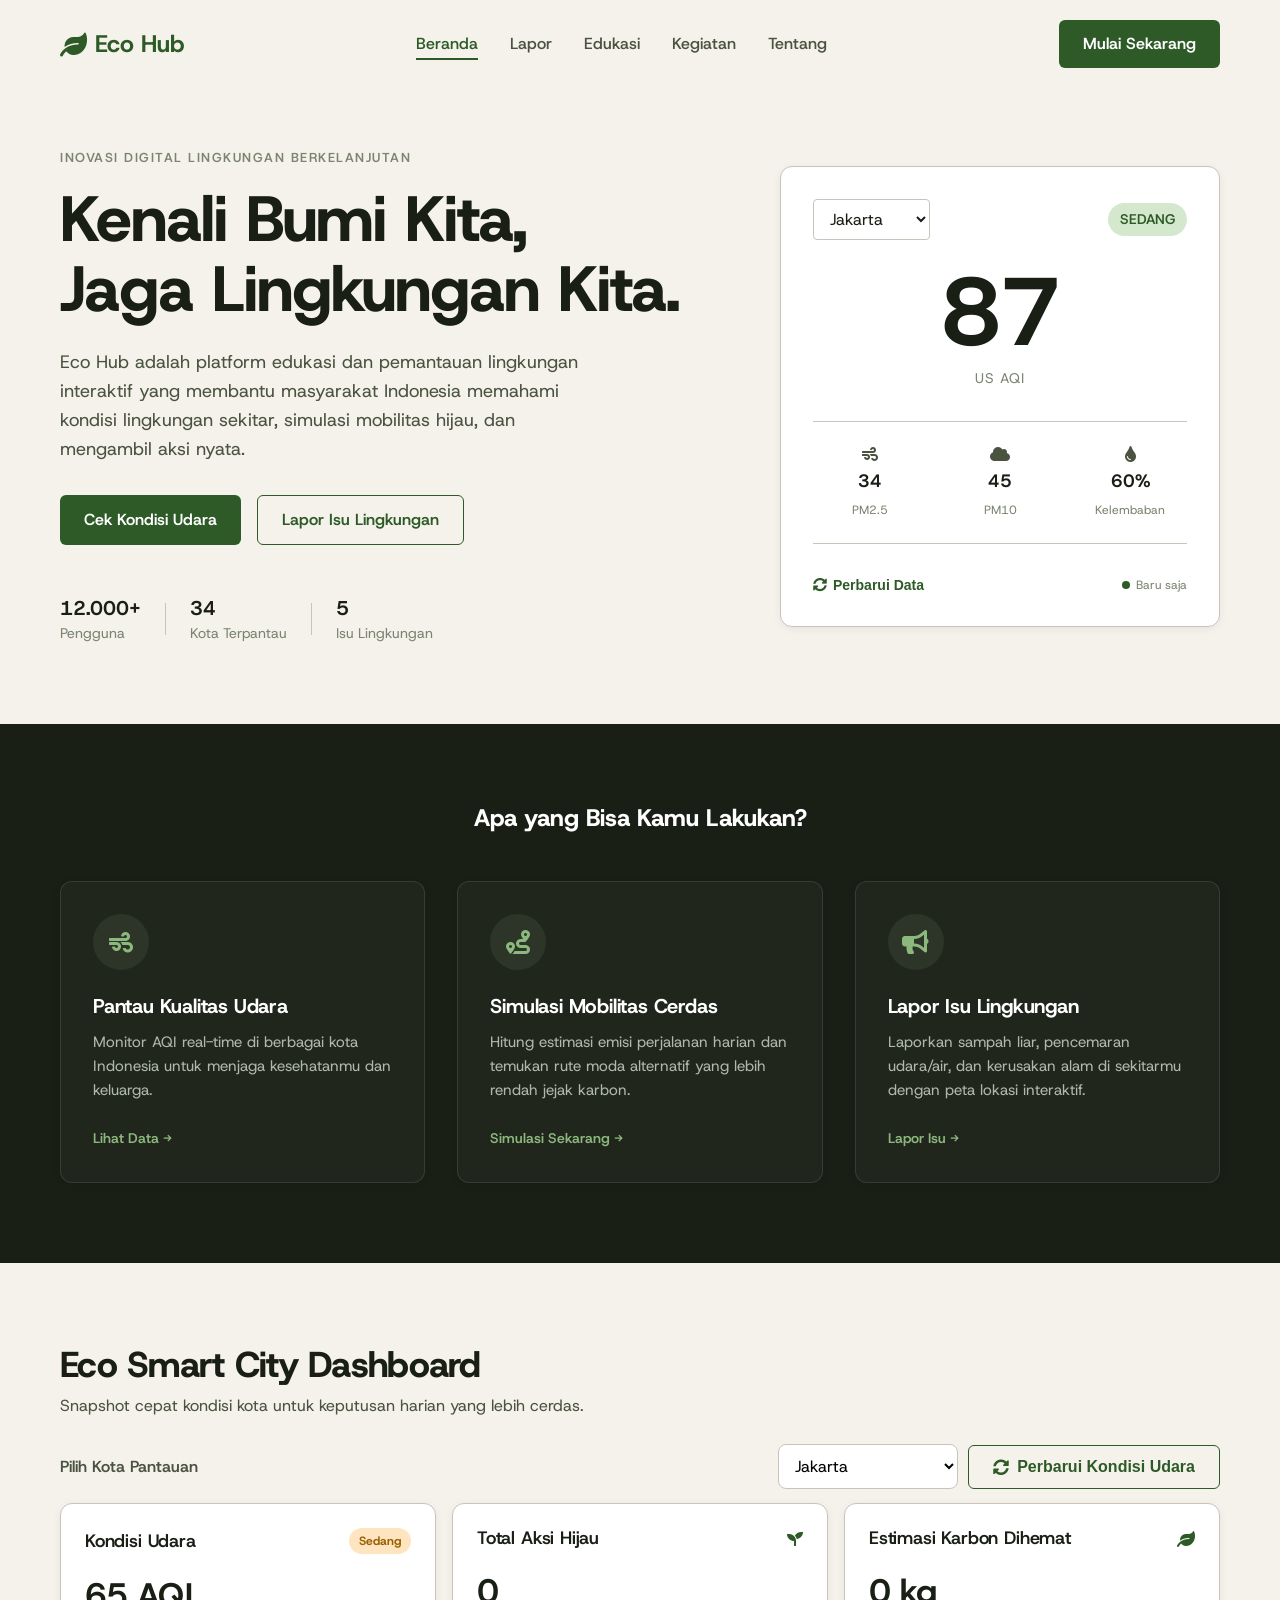
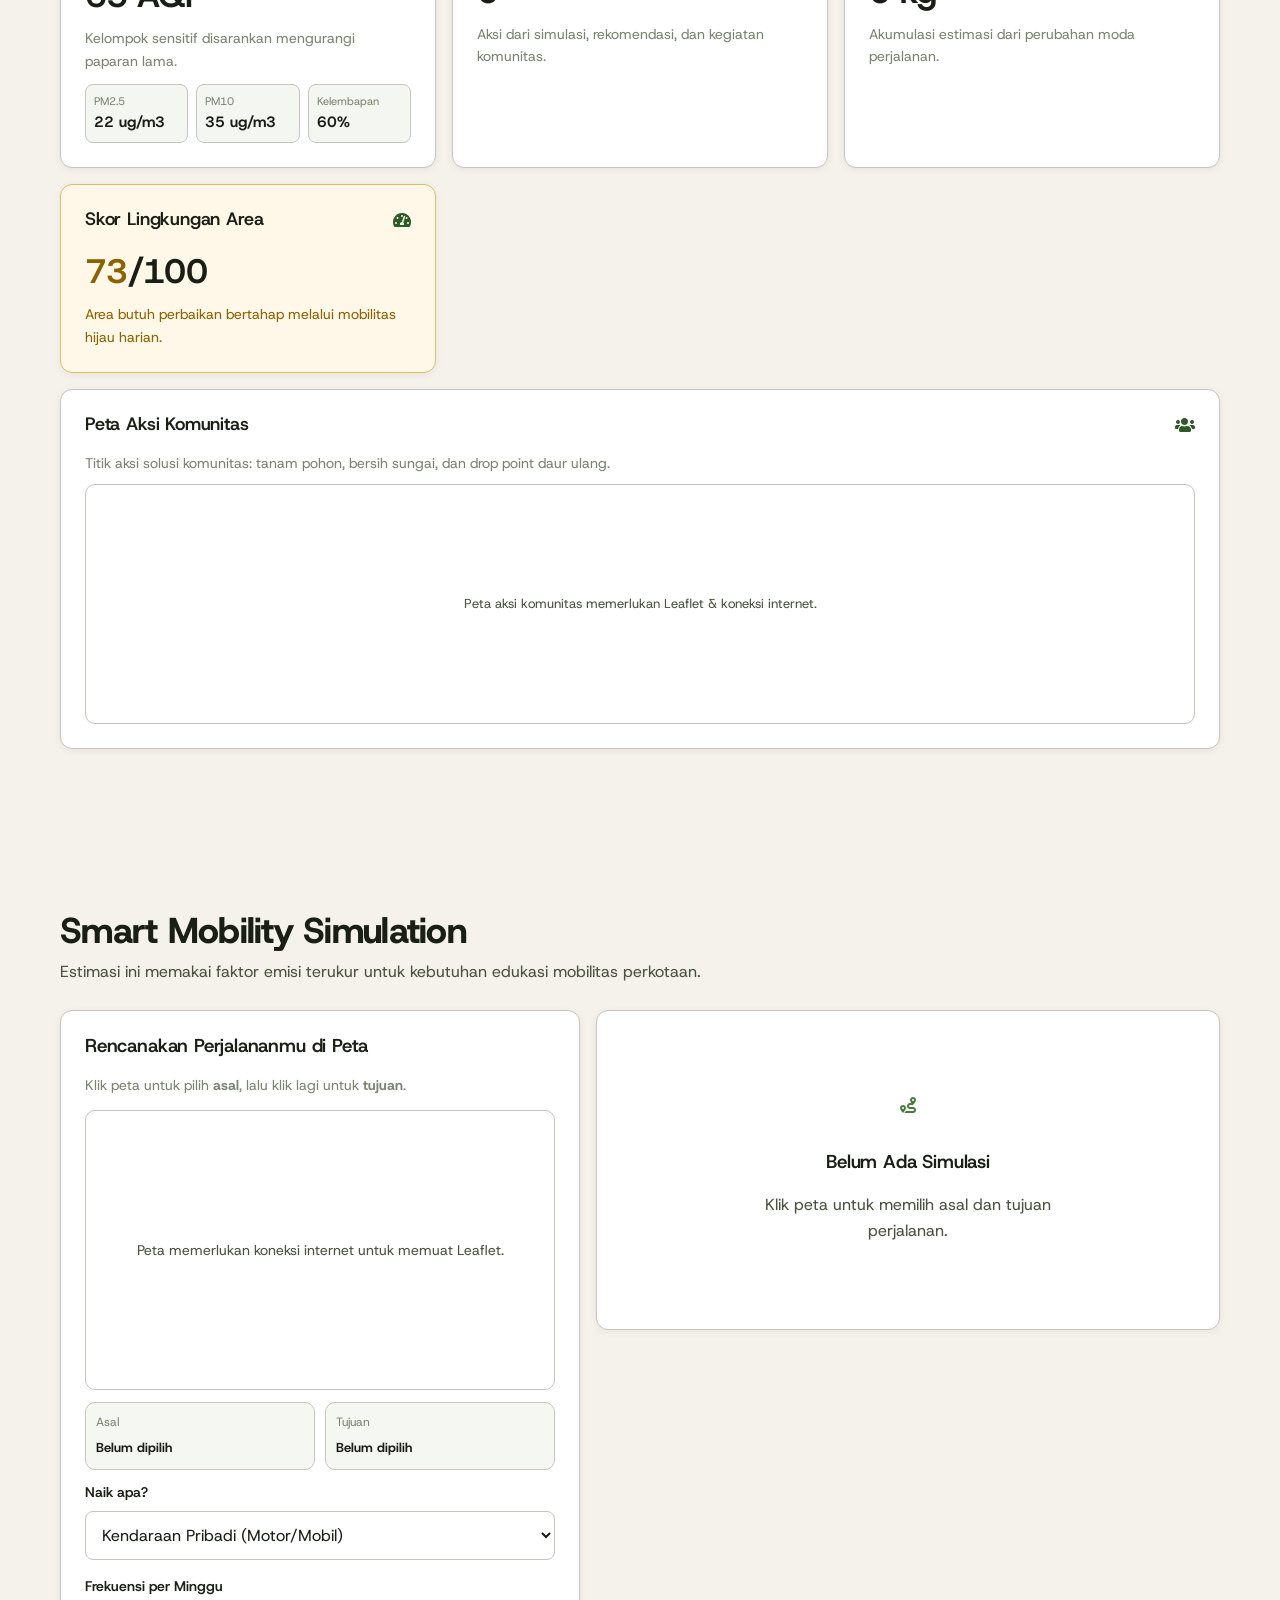
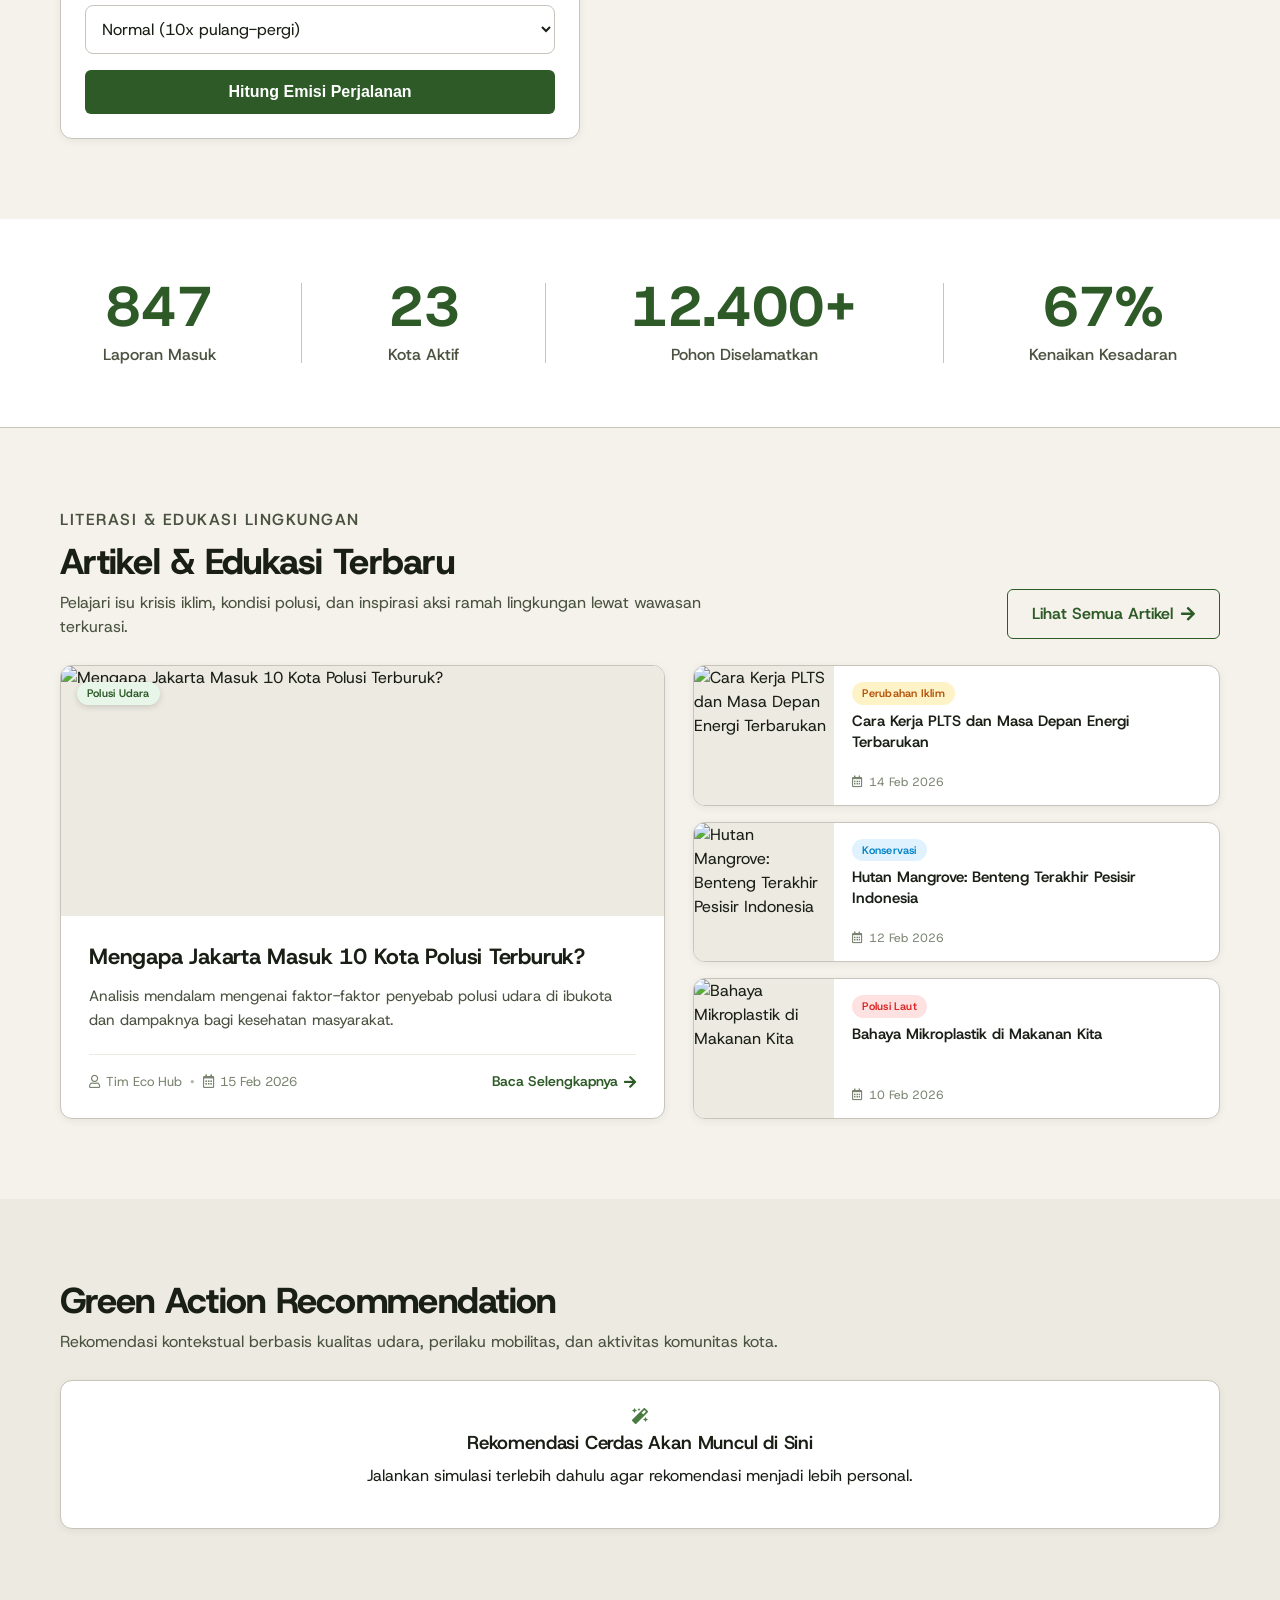
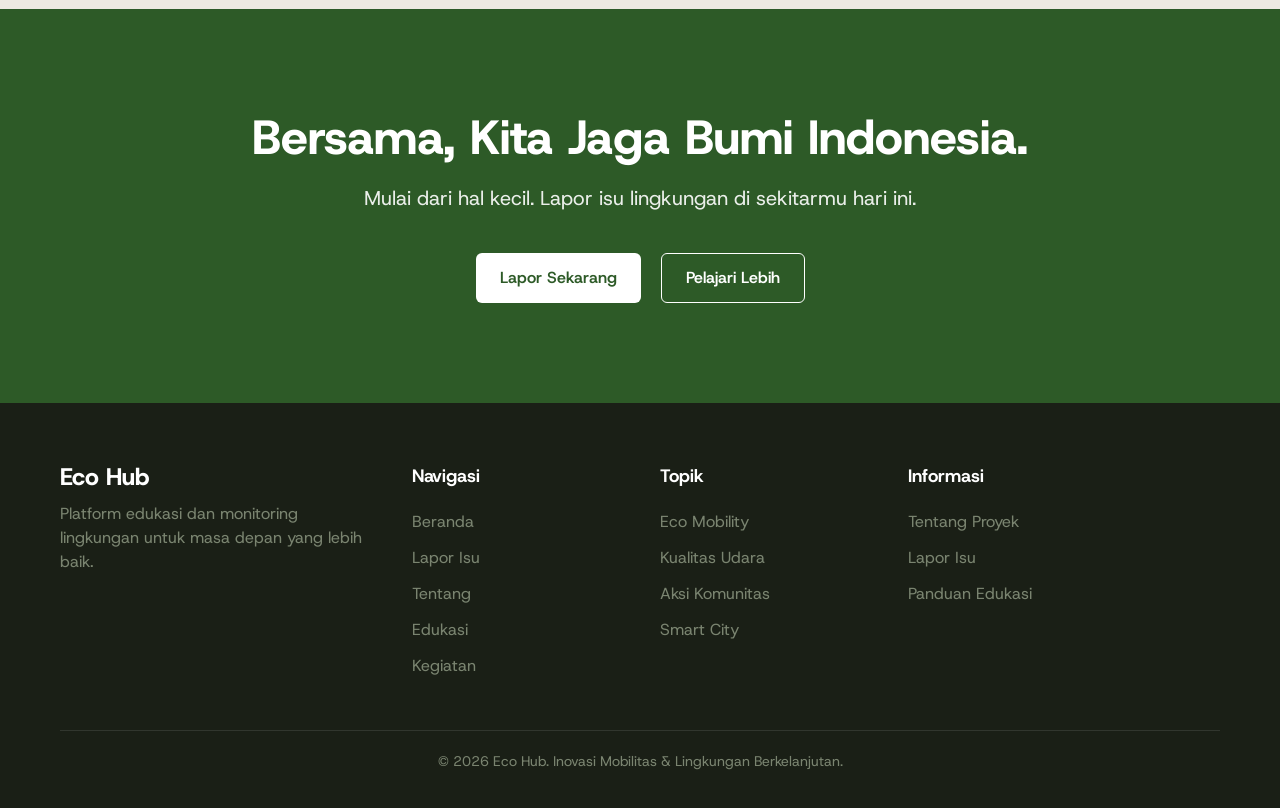
==== index.html @ b1a9da1c "feat: add registration form modal for joining community activities" ====
<!doctype html>
<html lang="id">
  <head>
    <meta charset="UTF-8" />
    <meta name="viewport" content="width=device-width, initial-scale=1.0" />
    <title>Eco Hub — Kenali Bumi Kita, Jaga Lingkungan Kita</title>
    <meta
      name="description"
      content="Platform edukasi dan pemantauan lingkungan interaktif untuk Indonesia. Cek kualitas udara, simulasi mobilitas hijau, dan lapor isu lingkungan."
    />

    <!-- Fonts -->
    <link rel="preconnect" href="https://fonts.googleapis.com" />
    <link rel="preconnect" href="https://fonts.gstatic.com" crossorigin />
    <link
      href="https://fonts.googleapis.com/css2?family=Host+Grotesk:ital,wght@0,300;0,400;0,500;0,600;0,700;0,800;1,400&display=swap"
      rel="stylesheet"
    />

    <!-- Leaflet CSS -->
    <link
      rel="stylesheet"
      href="https://unpkg.com/leaflet@1.9.4/dist/leaflet.css"
      integrity="sha256-p4NxAoJBhIIN+hmNHrzRCf9tD/miZyoHS5obTRR9BMY="
      crossorigin=""
    />

    <!-- Stylesheets -->
    <link rel="stylesheet" href="css/main.css" />
    <link rel="stylesheet" href="css/components.css" />
    <link rel="stylesheet" href="css/pages/home.css" />
    <link rel="stylesheet" href="css/pages/mobility.css" />
  </head>

  <body>
    <!-- Navbar -->
    <nav class="navbar">
      <div class="container nav-container">
        <a href="index.html" class="nav-brand">
          <i class="fas fa-leaf" style="color: var(--color-green-primary)"></i>
          Eco Hub
        </a>

        <div class="nav-menu hide-mobile">
          <a href="index.html" class="nav-link active">Beranda</a>
          <a href="lapor.html" class="nav-link">Lapor</a>
          <a href="konten.html" class="nav-link">Edukasi</a>
          <a href="kegiatan.html" class="nav-link">Kegiatan</a>
          <a href="about.html" class="nav-link">Tentang</a>
        </div>

        <a href="index.html#mobility-sim" class="btn btn-primary hide-mobile">Mulai Sekarang</a>

        <button class="hamburger" aria-label="Menu">
          <span></span>
          <span></span>
          <span></span>
        </button>
      </div>
    </nav>

    <!-- Mobile Menu Drawer -->
    <div class="mobile-menu-overlay"></div>
    <div class="mobile-menu">
      <div class="mobile-nav-list">
        <a href="index.html" class="mobile-nav-link active">Beranda</a>
        <a href="lapor.html" class="mobile-nav-link">Lapor</a>
        <a href="konten.html" class="mobile-nav-link">Edukasi</a>
        <a href="kegiatan.html" class="mobile-nav-link">Kegiatan</a>
        <a href="about.html" class="mobile-nav-link">Tentang</a>
        <a href="index.html#mobility-sim" class="btn btn-primary btn-full" style="margin-top: 20px">Mulai Sekarang</a>
      </div>
    </div>

    <!-- Hero Section (seperti refindex.html) -->
    <section class="hero-section section">
      <div class="container hero-grid">
        <div class="hero-content fade-up">
          <p class="eyebrow">INOVASI DIGITAL LINGKUNGAN BERKELANJUTAN</p>
          <h1>Kenali Bumi Kita,<br />Jaga Lingkungan Kita.</h1>
          <p class="hero-subtext">
            Eco Hub adalah platform edukasi dan pemantauan lingkungan interaktif
            yang membantu masyarakat Indonesia memahami kondisi lingkungan sekitar,
            simulasi mobilitas hijau, dan mengambil aksi nyata.
          </p>

          <div class="hero-ctas">
            <a href="#aqi-widget" class="btn btn-primary">Cek Kondisi Udara</a>
            <a href="lapor.html" class="btn btn-outline">Lapor Isu Lingkungan</a>
          </div>

          <div class="hero-stats">
            <div class="stat-item">
              <span class="stat-val">12.000+</span>
              <span class="stat-lbl">Pengguna</span>
            </div>
            <div class="stat-divider"></div>
            <div class="stat-item">
              <span class="stat-val">34</span>
              <span class="stat-lbl">Kota Terpantau</span>
            </div>
            <div class="stat-divider"></div>
            <div class="stat-item">
              <span class="stat-val">5</span>
              <span class="stat-lbl">Isu Lingkungan</span>
            </div>
          </div>
        </div>

        <div class="hero-visual fade-up" style="animation-delay: 0.2s">
          <div id="aqi-widget" class="aqi-card card">
            <div class="aqi-header">
              <div class="city-selector">
                <select id="city-select" aria-label="Pilih Kota">
                  <option value="Jakarta">Jakarta</option>
                  <option value="Bandung">Bandung</option>
                  <option value="Surabaya">Surabaya</option>
                  <option value="Medan">Medan</option>
                  <option value="Makassar">Makassar</option>
                </select>
              </div>
              <span id="aqi-status-badge" class="status-badge">Sedang</span>
            </div>

            <div class="aqi-main">
              <div class="aqi-value" id="aqi-value">87</div>
              <div class="aqi-label">US AQI</div>
            </div>

            <div class="aqi-details">
              <div class="detail-item">
                <i class="fas fa-wind" aria-hidden="true"></i>
                <span id="pm25-val">34</span>
                <small>PM2.5</small>
              </div>
              <div class="detail-item">
                <i class="fas fa-cloud" aria-hidden="true"></i>
                <span id="pm10-val">45</span>
                <small>PM10</small>
              </div>
              <div class="detail-item">
                <i class="fas fa-tint" aria-hidden="true"></i>
                <span id="humidity-val">60%</span>
                <small>Kelembaban</small>
              </div>
            </div>

            <div class="aqi-footer">
              <button id="refresh-aqi" class="btn-refresh" type="button">
                <i class="fas fa-sync-alt" aria-hidden="true"></i> Perbarui Data
              </button>
              <span class="last-updated">
                <span class="blink-dot"></span> Baru saja
              </span>
            </div>
          </div>
        </div>
      </div>
    </section>

    <!-- Features Section: Apa yang Bisa Kamu Lakukan? -->
    <section class="features-section section">
      <div class="container">
        <h2 class="text-white text-center fade-up" style="margin-bottom: 48px">
          Apa yang Bisa Kamu Lakukan?
        </h2>
        <div class="grid features-grid">
          <!-- Feature 1 -->
          <div class="feature-card fade-up" style="animation-delay: 0.1s">
            <div class="feature-icon">
              <i class="fas fa-wind" style="color: var(--color-green-light); font-size: 24px;"></i>
            </div>
            <h3>Pantau Kualitas Udara</h3>
            <p>
              Monitor AQI real-time di berbagai kota Indonesia untuk menjaga
              kesehatanmu dan keluarga.
            </p>
            <a href="#city-dashboard" class="feature-link">Lihat Data →</a>
          </div>

          <!-- Feature 2 -->
          <div class="feature-card fade-up" style="animation-delay: 0.2s">
            <div class="feature-icon">
              <i class="fas fa-route" style="color: var(--color-green-light); font-size: 24px;"></i>
            </div>
            <h3>Simulasi Mobilitas Cerdas</h3>
            <p>
              Hitung estimasi emisi perjalanan harian dan temukan rute moda alternatif
              yang lebih rendah jejak karbon.
            </p>
            <a href="#mobility-sim" class="feature-link">Simulasi Sekarang →</a>
          </div>

          <!-- Feature 3 -->
          <div class="feature-card fade-up" style="animation-delay: 0.3s">
            <div class="feature-icon">
              <i class="fas fa-bullhorn" style="color: var(--color-green-light); font-size: 24px;"></i>
            </div>
            <h3>Lapor Isu Lingkungan</h3>
            <p>
              Laporkan sampah liar, pencemaran udara/air, dan kerusakan alam di sekitarmu
              dengan peta lokasi interaktif.
            </p>
            <a href="lapor.html" class="feature-link">Lapor Isu →</a>
          </div>
        </div>
      </div>
    </section>

    <!-- Eco Smart City Dashboard -->
    <section id="city-dashboard" class="section">
      <div class="container">
        <div class="section-head fade-up">
          <h2>Eco Smart City Dashboard</h2>
          <p>Snapshot cepat kondisi kota untuk keputusan harian yang lebih cerdas.</p>
        </div>

        <div class="dashboard-toolbar fade-up" style="animation-delay: 0.05s">
          <label for="dashboard-city-select">Pilih Kota Pantauan</label>
          <div class="toolbar-controls">
            <select id="dashboard-city-select" aria-label="Pilih kota untuk kondisi udara">
              <option value="Jakarta">Jakarta</option>
              <option value="Bandung">Bandung</option>
              <option value="Bekasi">Bekasi</option>
              <option value="Bogor">Bogor</option>
              <option value="Depok">Depok</option>
              <option value="Tangerang">Tangerang</option>
              <option value="Semarang">Semarang</option>
              <option value="Surabaya">Surabaya</option>
              <option value="Malang">Malang</option>
              <option value="Yogyakarta">Yogyakarta</option>
              <option value="Denpasar">Denpasar</option>
              <option value="Medan">Medan</option>
              <option value="Palembang">Palembang</option>
              <option value="Batam">Batam</option>
              <option value="Pontianak">Pontianak</option>
              <option value="Balikpapan">Balikpapan</option>
              <option value="Samarinda">Samarinda</option>
              <option value="Banjarmasin">Banjarmasin</option>
              <option value="Makassar">Makassar</option>
              <option value="Manado">Manado</option>
            </select>
            <button id="refresh-dashboard-aqi" class="btn btn-outline" type="button">
              <i class="fas fa-sync-alt" size="16" aria-hidden="true"></i>
              <span class="btn-label">Perbarui Kondisi Udara</span>
            </button>
          </div>
        </div>

        <div class="dashboard-grid">
          <article class="city-widget card dashboard-card-air fade-up" style="animation-delay: 0.1s">
            <div class="widget-head">
              <h3>Kondisi Udara</h3>
              <span id="aqi-badge" class="state-chip">Memuat...</span>
            </div>
            <div class="widget-value"><span id="dashboard-aqi">--</span> AQI</div>
            <p id="aqi-desc" class="widget-note">Data sedang disiapkan.</p>
            <div class="air-detail-grid">
              <div>
                <small>PM2.5</small>
                <strong id="dashboard-pm25">--</strong>
              </div>
              <div>
                <small>PM10</small>
                <strong id="dashboard-pm10">--</strong>
              </div>
              <div>
                <small>Kelembapan</small>
                <strong id="dashboard-humidity">--</strong>
              </div>
            </div>
          </article>

          <details id="dashboard-more-mobile" class="dashboard-more-toggle fade-up" style="animation-delay: 0.12s">
            <summary>Lihat Selengkapnya</summary>
          </details>

          <article class="city-widget card dashboard-card-actions fade-up" style="animation-delay: 0.25s">
            <div class="widget-head">
              <h3>Total Aksi Hijau</h3>
              <i class="fas fa-seedling"></i>
            </div>
            <div class="widget-value" id="dashboard-actions">0</div>
            <p class="widget-note">Aksi dari simulasi, rekomendasi, dan kegiatan komunitas.</p>
          </article>

          <article class="city-widget card dashboard-card-saved mobile-more-item fade-up" style="animation-delay: 0.3s">
            <div class="widget-head">
              <h3>Estimasi Karbon Dihemat</h3>
              <i class="fas fa-leaf"></i>
            </div>
            <div class="widget-value"><span id="dashboard-saved">0</span> kg</div>
            <p class="widget-note">Akumulasi estimasi dari perubahan moda perjalanan.</p>
          </article>

          <article class="city-widget card dashboard-card-score fade-up" style="animation-delay: 0.35s">
            <div class="widget-head">
              <h3>Skor Lingkungan Area</h3>
              <i class="fas fa-tachometer-alt"></i>
            </div>
            <div class="widget-value"><span id="area-score">--</span>/100</div>
            <p id="area-score-note" class="widget-note">Menunggu data AQI area.</p>
          </article>

          <article class="city-widget card action-map-widget mobile-more-item fade-up" style="animation-delay: 0.4s">
            <div class="widget-head">
              <h3>Peta Aksi Komunitas</h3>
              <i class="fas fa-users"></i>
            </div>
            <p class="widget-note">Titik aksi solusi komunitas: tanam pohon, bersih sungai, dan drop point daur ulang.</p>
            <div id="community-action-map" class="community-action-map" aria-label="Peta aksi komunitas"></div>
          </article>
        </div>
      </div>
    </section>

    <!-- Smart Mobility Simulation Section -->
    <section id="mobility-sim" class="section mobility-section">
      <div class="container">
        <div class="section-head fade-up">
          <h2>Smart Mobility Simulation</h2>
          <p>Estimasi ini memakai faktor emisi terukur untuk kebutuhan edukasi mobilitas perkotaan.</p>
        </div>

        <div class="mobility-layout">
          <form id="mobility-form" class="card mobility-form fade-up" aria-label="Form simulasi mobilitas">
            <h3>Rencanakan Perjalananmu di Peta</h3>
            <p class="widget-note">
              Klik peta untuk pilih <strong>asal</strong>, lalu klik lagi untuk <strong>tujuan</strong>.
            </p>

            <div id="mobility-map" class="mobility-map" aria-label="Peta rute mobilitas"></div>

            <div class="point-grid">
              <div class="point-pill">
                <span>Asal</span>
                <strong id="from-point-label">Belum dipilih</strong>
              </div>
              <div class="point-pill">
                <span>Tujuan</span>
                <strong id="to-point-label">Belum dipilih</strong>
              </div>
            </div>

            <div class="form-group">
              <label for="mode-select">Naik apa?</label>
              <select id="mode-select" required>
                <option value="walk">Jalan Kaki</option>
                <option value="bike">Sepeda</option>
                <option value="bus">Bus / Transportasi Umum</option>
                <option value="carpool">Carpool</option>
                <option value="motor" selected>Kendaraan Pribadi (Motor/Mobil)</option>
              </select>
            </div>

            <div class="form-group">
              <label for="trips-week">Frekuensi per Minggu</label>
              <select id="trips-week">
                <option value="5">Ringan (5x pulang-pergi)</option>
                <option value="10" selected>Normal (10x pulang-pergi)</option>
                <option value="14">Padat (14x pulang-pergi)</option>
              </select>
            </div>

            <button id="simulate-btn" type="submit" class="btn btn-primary btn-full" disabled>Hitung Emisi Perjalanan</button>
          </form>

          <div class="mobility-result-col">
            <article id="mobility-empty" class="card empty-state fade-up" style="animation-delay: 0.1s">
              <i class="fas fa-route"></i>
              <h3>Belum Ada Simulasi</h3>
              <p>Isi parameter perjalanan untuk melihat perbandingan emisi dan insight personal.</p>
            </article>

            <article id="mobility-result" class="card result-card hidden" aria-live="polite">
              <div class="result-head">
                <h3>Ringkasan Simulasi</h3>
                <span id="result-tag" class="state-chip good">Potensi Hemat Tinggi</span>
              </div>

              <div class="route-grid">
                <div>
                  <div class="result-label">Jarak Rute</div>
                  <div class="result-number"><span id="route-distance">0</span> km</div>
                </div>
                <div>
                  <div class="result-label">Estimasi Waktu</div>
                  <div class="result-number"><span id="route-eta">0m</span></div>
                </div>
              </div>

              <div class="result-grid">
                <div>
                  <div class="result-label">Emisi Pilihanmu</div>
                  <div class="result-number"><span id="current-emission">0</span> kg/minggu</div>
                </div>
                <div>
                  <div class="result-label">Emisi Moda Saran</div>
                  <div class="result-number"><span id="target-emission">0</span> kg/minggu</div>
                </div>
                <div>
                  <div class="result-label">Penghematan</div>
                  <div class="result-number text-primary"><span id="saved-emission">0</span> kg/minggu</div>
                </div>
              </div>

              <div id="simulation-insight" class="main-insight"></div>
              <div id="population-insight" class="sub-insight"></div>
              <details class="mode-details">
                <summary>Lihat detail emisi per moda</summary>
                <div id="mode-comparison" class="mode-comparison" aria-label="Perbandingan emisi antar moda"></div>
              </details>

              <div class="export-actions">
                <button id="export-png-btn" type="button" class="btn btn-outline"><i class="fas fa-print"></i> Cetak Ringkasan</button>
              </div>
            </article>
          </div>
        </div>
      </div>
    </section>

    <!-- Stats Section (di bawah Smart Mobility Simulation) -->
    <section class="stats-section section">
      <div class="container">
        <div class="stats-row">
          <div class="stat-block fade-up">
            <span class="stat-number count-up" data-target="847">0</span>
            <span class="stat-label">Laporan Masuk</span>
          </div>
          <div class="stat-divider-lg"></div>
          <div class="stat-block fade-up" style="animation-delay: 0.1s">
            <span class="stat-number count-up" data-target="23">0</span>
            <span class="stat-label">Kota Aktif</span>
          </div>
          <div class="stat-divider-lg"></div>
          <div class="stat-block fade-up" style="animation-delay: 0.2s">
            <span
              class="stat-number count-up"
              data-target="12400"
              data-suffix="+"
              >0</span
            >
            <span class="stat-label">Pohon Diselamatkan</span>
          </div>
          <div class="stat-divider-lg"></div>
          <div class="stat-block fade-up" style="animation-delay: 0.3s">
            <span class="stat-number count-up" data-target="67" data-suffix="%"
              >0</span
            >
            <span class="stat-label">Kenaikan Kesadaran</span>
          </div>
        </div>
      </div>
    </section>

    <!-- Section Artikel & Edukasi Terbaru -->
    <section class="articles-section section">
      <div class="container">
        <div class="section-head section-head-row fade-up">
          <div class="section-head-text">
            <p class="eyebrow">Literasi &amp; Edukasi Lingkungan</p>
            <h2>Artikel &amp; Edukasi Terbaru</h2>
            <p>
              Pelajari isu krisis iklim, kondisi polusi, dan inspirasi aksi ramah lingkungan lewat wawasan terkurasi.
            </p>
          </div>
          <a href="konten.html" class="btn btn-outline section-head-btn">
            <span>Lihat Semua Artikel</span>
            <i class="fas fa-arrow-right"></i>
          </a>
        </div>

        <div class="articles-grid">
          <!-- Featured Article -->
          <a
            href="artikel.html?q=Pencemaran_udara&title=Mengapa%20Jakarta%20Masuk%2010%20Kota%20Polusi%20Terburuk%3F&img=https%3A%2F%2Fimages.unsplash.com%2Fphoto-1698128827557-0b05ccb18fbf%3Fauto%3Dformat%26fit%3Dcrop%26q%3D80%26w%3D600"
            class="article-card featured fade-up"
            aria-label="Baca artikel Mengapa Jakarta Masuk 10 Kota Polusi Terburuk?"
          >
            <div class="article-thumb">
              <img
                src="https://images.unsplash.com/photo-1698128827557-0b05ccb18fbf?auto=format&fit=crop&q=80&w=600"
                alt="Mengapa Jakarta Masuk 10 Kota Polusi Terburuk?"
                loading="lazy"
              />
              <span class="badge badge-green">Polusi Udara</span>
            </div>
            <div class="article-content">
              <h3>Mengapa Jakarta Masuk 10 Kota Polusi Terburuk?</h3>
              <p>
                Analisis mendalam mengenai faktor-faktor penyebab polusi udara di ibukota dan dampaknya bagi kesehatan masyarakat.
              </p>
              <div class="article-footer-row">
                <div class="article-meta">
                  <i class="far fa-user"></i>
                  <span>Tim Eco Hub</span>
                  <span class="meta-dot">•</span>
                  <i class="far fa-calendar-alt"></i>
                  <span>15 Feb 2026</span>
                </div>
                <span class="read-more">
                  Baca Selengkapnya <i class="fas fa-arrow-right"></i>
                </span>
              </div>
            </div>
          </a>

          <!-- Side Articles -->
          <div class="side-articles">
            <!-- 1 -->
            <a
              href="artikel.html?q=Energi_surya&title=Cara%20Kerja%20PLTS%20dan%20Masa%20Depan%20Energi%20Terbarukan&img=https%3A%2F%2Fimages.unsplash.com%2Fphoto-1509391366360-2e959784a276%3Fauto%3Dformat%26fit%3Dcrop%26q%3D80%26w%3D600"
              class="article-card small fade-up"
              style="animation-delay: 0.1s"
              aria-label="Baca artikel Cara Kerja PLTS dan Masa Depan Energi Terbarukan"
            >
              <div class="article-thumb-small">
                <img
                  src="https://images.unsplash.com/photo-1509391366360-2e959784a276?auto=format&fit=crop&q=80&w=600"
                  alt="Cara Kerja PLTS dan Masa Depan Energi Terbarukan"
                  loading="lazy"
                />
              </div>
              <div class="article-content-small">
                <div class="article-card-header">
                  <span class="badge badge-amber">Perubahan Iklim</span>
                </div>
                <h4>Cara Kerja PLTS dan Masa Depan Energi Terbarukan</h4>
                <div class="article-meta">
                  <i class="far fa-calendar-alt"></i>
                  <span>14 Feb 2026</span>
                </div>
              </div>
            </a>

            <!-- 2 -->
            <a
              href="artikel.html?q=Hutan_bakau&title=Hutan%20Mangrove%3A%20Benteng%20Terakhir%20Pesisir%20Indonesia&img=https%3A%2F%2Fimages.unsplash.com%2Fphoto-1589556183130-530470785fab%3Fauto%3Dformat%26fit%3Dcrop%26q%3D80%26w%3D600"
              class="article-card small fade-up"
              style="animation-delay: 0.2s"
              aria-label="Baca artikel Hutan Mangrove: Benteng Terakhir Pesisir Indonesia"
            >
              <div class="article-thumb-small">
                <img
                  src="https://images.unsplash.com/photo-1589556183130-530470785fab?auto=format&fit=crop&q=80&w=600"
                  alt="Hutan Mangrove: Benteng Terakhir Pesisir Indonesia"
                  loading="lazy"
                />
              </div>
              <div class="article-content-small">
                <div class="article-card-header">
                  <span class="badge badge-blue">Konservasi</span>
                </div>
                <h4>Hutan Mangrove: Benteng Terakhir Pesisir Indonesia</h4>
                <div class="article-meta">
                  <i class="far fa-calendar-alt"></i>
                  <span>12 Feb 2026</span>
                </div>
              </div>
            </a>

            <!-- 3 -->
            <a
              href="artikel.html?q=Mikroplastik&title=Bahaya%20Mikroplastik%20di%20Makanan%20Kita&img=https%3A%2F%2Fimages.unsplash.com%2Fphoto-1621451537084-482c73073a0f%3Fauto%3Dformat%26fit%3Dcrop%26q%3D80%26w%3D600"
              class="article-card small fade-up"
              style="animation-delay: 0.3s"
              aria-label="Baca artikel Bahaya Mikroplastik di Makanan Kita"
            >
              <div class="article-thumb-small">
                <img
                  src="https://images.unsplash.com/photo-1621451537084-482c73073a0f?auto=format&fit=crop&q=80&w=600"
                  alt="Bahaya Mikroplastik di Makanan Kita"
                  loading="lazy"
                />
              </div>
              <div class="article-content-small">
                <div class="article-card-header">
                  <span class="badge badge-red">Polusi Laut</span>
                </div>
                <h4>Bahaya Mikroplastik di Makanan Kita</h4>
                <div class="article-meta">
                  <i class="far fa-calendar-alt"></i>
                  <span>10 Feb 2026</span>
                </div>
              </div>
            </a>
          </div>
        </div>
      </div>
    </section>

    <!-- Green Action Recommendation -->
    <section class="section recommendation-section">
      <div class="container">
        <div class="section-head fade-up">
          <h2>Green Action Recommendation</h2>
          <p>Rekomendasi kontekstual berbasis kualitas udara, perilaku mobilitas, dan aktivitas komunitas kota.</p>
        </div>

        <div id="recommendation-grid" class="recommendation-grid">
          <article class="card recommendation-empty fade-up">
            <i class="fas fa-magic"></i>
            <h3>Rekomendasi Cerdas Akan Muncul di Sini</h3>
            <p>Jalankan simulasi terlebih dahulu agar rekomendasi menjadi lebih personal.</p>
          </article>
        </div>
      </div>
    </section>

    <!-- CTA Banner -->
    <section class="cta-banner section">
      <div class="container text-center fade-up">
        <h2>Bersama, Kita Jaga Bumi Indonesia.</h2>
        <p>Mulai dari hal kecil. Lapor isu lingkungan di sekitarmu hari ini.</p>
        <div class="cta-buttons">
          <a href="lapor.html" class="btn btn-white">Lapor Sekarang</a>
          <a href="about.html" class="btn btn-outline-white">Pelajari Lebih</a>
        </div>
      </div>
    </section>

    <!-- Footer -->
    <footer class="footer">
      <div class="container">
        <div class="footer-grid">
          <div class="footer-brand">
            <h3>Eco Hub</h3>
            <p class="footer-tagline">
              Platform edukasi dan monitoring lingkungan untuk masa depan yang
              lebih baik.
            </p>
          </div>

          <div class="footer-links">
            <div class="footer-heading">Navigasi</div>
            <ul>
              <li><a href="index.html">Beranda</a></li>
              <li><a href="lapor.html">Lapor Isu</a></li>
              <li><a href="about.html">Tentang</a></li>
              <li><a href="konten.html">Edukasi</a></li>
              <li><a href="kegiatan.html">Kegiatan</a></li>
            </ul>
          </div>

          <div class="footer-links">
            <div class="footer-heading">Topik</div>
            <ul>
              <li><a href="#">Eco Mobility</a></li>
              <li><a href="#">Kualitas Udara</a></li>
              <li><a href="#">Aksi Komunitas</a></li>
              <li><a href="#">Smart City</a></li>
            </ul>
          </div>

          <div class="footer-links">
            <div class="footer-heading">Informasi</div>
            <ul>
              <li><a href="about.html">Tentang Proyek</a></li>
              <li><a href="lapor.html">Lapor Isu</a></li>
              <li><a href="konten.html">Panduan Edukasi</a></li>
            </ul>
          </div>
        </div>

        <div class="footer-bottom">
          <p>&copy; 2026 Eco Hub. Inovasi Mobilitas & Lingkungan Berkelanjutan.</p>
        </div>
      </div>
    </footer>

    <!-- Leaflet JS -->
    <script
      src="https://unpkg.com/leaflet@1.9.4/dist/leaflet.js"
      integrity="sha256-20nQCchB9co0qIjJZRGuk2/Z9VM+kNiyxNV1lvTlZBo="
      crossorigin=""
    ></script>

    <!-- Scripts -->
    <script src="js/aqi.js"></script>
    <script src="js/main.js"></script>
    <script src="js/mobility.js"></script>
  </body>
</html>
---- css/main.css ----
/* ponytail: Design rule - no gradient colors allowed across the project */
@import url("https://cdnjs.cloudflare.com/ajax/libs/font-awesome/5.15.1/css/all.min.css");

:root {
  /* Backgrounds */
  --color-bg-primary: #f5f2eb;
  /* Warm off-white — main background */
  --color-bg-secondary: #edeae1;
  /* Slightly darker warm white */
  --color-bg-white: #ffffff;
  /* Explicit white for legacy page CSS */
  --color-bg-dark: #1a1f16;
  /* Deep forest dark — used for sections */
  --color-bg-card: #ffffff;
  /* Pure white cards */

  /* Brand Colors */
  --color-green-primary: #2d5a27;
  /* Deep forest green — primary brand */
  --color-green-mid: #4a7c42;
  /* Mid green — secondary elements */
  --color-green-light: #8cb87e;
  /* Light green — accents */
  --color-green-pale: #d4e8cd;
  /* Pale green — tag backgrounds */

  /* Accent */
  --color-earth: #8b6914;
  /* Earth brown — warm accent */
  --color-amber: #d4870c;
  /* Amber — alert/warning states */
  --color-red-alert: #c0392b;
  /* Alert red — poor air quality */

  /* Text */
  --color-text-primary: #1a1f16;
  /* Near-black — main text */
  --color-text-secondary: #4a5240;
  /* Dark gray-green — secondary text */
  --color-text-muted: #7a8470;
  /* Muted — captions, meta */
  --color-text-on-dark: #f5f2eb;
  /* Light text on dark backgrounds */

  /* Borders & Dividers */
  --color-border: #c8c4bb;
  --color-border-green: #b5ceb0;

  /* Utility */
  --color-white: #ffffff;
  --color-black: #000000;
  --card-radius: 12px;
  --card-shadow: 0 2px 8px rgba(0, 0, 0, 0.06);
  --card-shadow-hover: 0 6px 14px rgba(0, 0, 0, 0.09);

  /* Spacing */
  --spacing-xs: 4px;
  --spacing-sm: 8px;
  --spacing-md: 16px;
  --spacing-lg: 24px;
  --spacing-xl: 32px;
  --spacing-2xl: 48px;
  --spacing-3xl: 64px;

  /* Container */
  --container-width: 1200px;
  --container-padding: 20px;
  --container-padding-mobile: clamp(16px, 4.5vw, 24px);
}

/* Reset & Base */
*,
*::before,
*::after {
  box-sizing: border-box;
  margin: 0;
  padding: 0;
}

html {
  scroll-behavior: smooth;
  scroll-padding-top: 92px;
}

body {
  font-family: "Host Grotesk", sans-serif;
  background-color: var(--color-bg-primary);
  color: var(--color-text-primary);
  line-height: 1.5;
  -webkit-font-smoothing: antialiased;
  text-rendering: optimizeLegibility;
}

:focus-visible {
  outline: 2px solid var(--color-green-primary);
  outline-offset: 2px;
}

img {
  max-width: 100%;
  display: block;
}

iframe,
video,
canvas,
svg {
  max-width: 100%;
}

a {
  text-decoration: none;
  color: inherit;
  transition: color 0.3s ease;
}

ul {
  list-style: none;
}

/* Typography */
h1,
h2,
h3,
h4,
h5,
h6 {
  font-weight: 800;
  line-height: 1.2;
  margin-bottom: var(--spacing-sm);
}

p {
  font-weight: 400;
  margin-bottom: var(--spacing-md);
}

/* Utility Classes */
.container {
  max-width: var(--container-width);
  margin: 0 auto;
  padding: 0 var(--container-padding);
}

.text-center {
  text-align: center;
}

.text-muted {
  color: var(--color-text-muted);
}

.text-white {
  color: var(--color-white);
}

.text-primary {
  color: var(--color-green-primary);
}

.flex {
  display: flex;
}

.flex-col {
  flex-direction: column;
}

.items-center {
  align-items: center;
}

.justify-between {
  justify-content: space-between;
}

.justify-center {
  justify-content: center;
}

.gap-sm {
  gap: var(--spacing-sm);
}

.gap-md {
  gap: var(--spacing-md);
}

.gap-lg {
  gap: var(--spacing-lg);
}

.grid {
  display: grid;
}

.section {
  padding: 80px 0;
}

.hero-subtext,
.section-head p {
  max-width: 72ch;
}

/* Animation utilities */
.fade-up {
  opacity: 0;
  transform: translateY(20px);
  transition:
    opacity 0.6s ease-out,
    transform 0.6s ease-out;
}

.fade-up.visible {
  opacity: 1;
  transform: translateY(0);
}

.page-fade {
  animation: fadeIn 0.5s ease-out;
}

@keyframes fadeIn {
  from {
    opacity: 0;
  }

  to {
    opacity: 1;
  }
}

/* Mobile responsive utils */
@media (max-width: 768px) {
  html,
  body {
    max-width: 100%;
  }

  body {
    overflow-x: hidden;
  }

  .container {
    width: 100%;
    padding-left: var(--container-padding-mobile);
    padding-right: var(--container-padding-mobile);
  }

  .container > * {
    min-width: 0;
    max-width: 100%;
  }

  .hero-wrap,
  .hero-grid,
  .carbon-grid,
  .features-grid,
  .dashboard-grid,
  .mobility-layout,
  .tracker-layout,
  .kontak-layout,
  .content-layout,
  .mission-grid,
  .values-grid,
  .team-grid,
  .articles-grid,
  .articles-grid-layout {
    min-width: 0;
  }

  .card,
  .feature-card,
  .aqi-card,
  .article-card,
  .article-item,
  .widget-card,
  .contact-card,
  .pillar-card,
  .team-card,
  .faq-item,
  .sidebar-card,
  .feed-card,
  .result-found-card,
  .result-not-found-card {
    width: 100%;
    max-width: 100%;
  }

  .hide-mobile {
    display: none !important;
  }

  .section {
    padding: 56px 0;
  }

  h1 {
    line-height: 1.15;
  }

  h2 {
    line-height: 1.2;
  }

  p {
    line-height: 1.65;
  }
}

@media (prefers-reduced-motion: reduce) {
  *,
  *::before,
  *::after {
    animation-duration: 0.01ms !important;
    animation-iteration-count: 1 !important;
    transition-duration: 0.01ms !important;
    scroll-behavior: auto !important;
  }
}

.hidden {
  display: none !important;
}

/* Unified Banner */
header.unified-banner {
  background-color: var(--color-green-primary);
  border-bottom: 1px solid rgba(0, 0, 0, 0.08);
  text-align: center;
}

header.unified-banner .container {
  max-width: var(--container-width);
}

header.unified-banner h1 {
  font-size: clamp(36px, 4.5vw, 48px);
  line-height: 1.15;
  letter-spacing: -0.02em;
  color: #ffffff;
  margin-bottom: 14px;
}

header.unified-banner .hero-subtext,
header.unified-banner > .container > p {
  max-width: 660px;
  color: #e2ecd9;
  font-size: 16px;
  line-height: 1.6;
  margin: 0 auto;
}

@media (max-width: 768px) {
  header.unified-banner h1 {
    font-size: 32px;
  }

  header.unified-banner .hero-subtext,
  header.unified-banner > .container > p {
    font-size: 15px;
  }
}
---- css/components.css ----
/* Buttons */
.btn {
  display: inline-flex;
  align-items: center;
  justify-content: center;
  padding: 12px 24px;
  min-height: 44px;
  border-radius: 6px;
  font-weight: 600;
  font-size: 16px;
  cursor: pointer;
  transition: all 0.3s ease;
  border: none;
  gap: 8px;
}

.btn-primary {
  background-color: var(--color-green-primary);
  color: var(--color-white);
}

.btn-primary:hover {
  background-color: var(--color-green-mid);
  transform: translateY(-2px);
}

.btn-outline {
  background-color: transparent;
  border: 1px solid var(--color-green-primary);
  color: var(--color-green-primary);
}

.btn-outline:hover {
  background-color: var(--color-green-primary);
  color: var(--color-white);
}

.btn-outline-white {
  background-color: transparent;
  border: 1px solid var(--color-white);
  color: var(--color-white);
}

.btn-outline-white:hover {
  background-color: var(--color-white);
  color: var(--color-green-primary);
}

.btn-full {
  width: 100%;
}

/* Cards */
.card {
  background-color: var(--color-bg-card);
  border: 1px solid var(--color-border);
  border-radius: var(--card-radius);
  padding: 24px;
  height: 100%;
  box-shadow: var(--card-shadow);
  transition:
    transform 0.3s ease,
    border-color 0.3s ease,
    box-shadow 0.3s ease;
}

.card:hover {
  border-color: var(--color-green-light);
  transform: translateY(-2px);
  box-shadow: var(--card-shadow-hover);
}

/* Card Consistency (non-.card components) */
.feature-card,
.aqi-card,
.article-card,
.article-item,
.widget-card,
.value-item,
.contact-card,
.pillar-card,
.team-card,
.faq-item,
.sidebar-card,
.feed-card,
.modal-card,
.result-found-card,
.result-not-found-card {
  border-radius: var(--card-radius) !important;
  box-shadow: var(--card-shadow) !important;
}

.feature-card:hover,
.article-card:hover,
.article-item:hover,
.contact-card:hover,
.pillar-card:hover,
.team-card:hover {
  box-shadow: var(--card-shadow-hover);
}

/* Card Typography Hierarchy */
.card h3,
.feature-card h3,
.article-card h3,
.widget-card h3,
.team-card h3,
.faq-toggle,
.sidebar-title {
  font-weight: 600;
  letter-spacing: -0.01em;
}

.card h4,
.contact-card h4,
.pillar-card h4,
.article-content-small h4 {
  font-weight: 600;
}

.card p,
.feature-card p,
.article-item p,
.widget-card p,
.contact-card p,
.team-card p,
.faq-content p,
.widget-note {
  font-weight: 400;
  line-height: 1.6;
}

/* Navbar */
.navbar {
  position: sticky;
  top: 0;
  z-index: 1000;
  background-color: var(--color-bg-primary);
  padding: 20px 0;
  transition: all 0.3s ease;
}

.navbar.scrolled {
  background-color: var(--color-white);
  border-bottom: 1px solid var(--color-border);
  padding: 15px 0;
}

.nav-container {
  display: flex;
  justify-content: space-between;
  align-items: center;
}

.nav-brand {
  font-weight: 700;
  font-size: 24px;
  color: var(--color-green-primary);
  display: flex;
  align-items: center;
  gap: 8px;
}

.nav-brand i,
.widget-head i,
.feature-head i,
.icon-box i,
.cta-link i,
.hero-head .btn i {
  color: var(--color-green-primary);
}

.nav-menu {
  display: flex;
  gap: 32px;
  align-items: center;
}

.nav-link {
  font-weight: 500;
  color: var(--color-text-secondary);
  position: relative;
}

.nav-link:hover,
.nav-link.active {
  color: var(--color-green-primary);
}

.nav-link.active::after {
  content: "";
  position: absolute;
  bottom: -4px;
  left: 0;
  width: 100%;
  height: 2px;
  background-color: var(--color-green-primary);
}

.hamburger {
  display: none;
  flex-direction: column;
  gap: 6px;
  cursor: pointer;
  background: none;
  border: none;
}

.hamburger span {
  display: block;
  width: 24px;
  height: 2px;
  background-color: var(--color-text-primary);
  transition: all 0.3s ease;
}

/* Mobile Menu Drawer */
.mobile-menu-overlay {
  position: fixed;
  top: 0;
  left: 0;
  width: 100%;
  height: 100vh;
  background: rgba(0, 0, 0, 0.5);
  z-index: 998;
  opacity: 0;
  visibility: hidden;
  transition: all 0.3s ease;
}

.mobile-menu {
  position: fixed;
  top: 0;
  left: 0;
  width: 100%;
  background: var(--color-bg-primary);
  padding: 80px 20px 40px;
  z-index: 999;
  transform: translateY(-100%);
  transition: transform 0.4s cubic-bezier(0.16, 1, 0.3, 1);
  box-shadow: 0 4px 12px rgba(0, 0, 0, 0.1);
  max-height: 100vh;
  overflow-y: auto;
}

.mobile-menu.active {
  transform: translateY(0);
}

.mobile-menu-overlay.active {
  opacity: 1;
  visibility: visible;
}

.mobile-nav-list {
  display: flex;
  flex-direction: column;
  gap: 32px;
  text-align: center;
}

.mobile-nav-link {
  font-size: 20px;
  font-weight: 600;
  color: var(--color-text-primary);
}

/* Quick Start CTA Overlay */
.quick-start-overlay {
  position: fixed;
  inset: 0;
  background: rgba(0, 0, 0, 0.45);
  display: flex;
  align-items: center;
  justify-content: center;
  padding: 20px;
  opacity: 0;
  visibility: hidden;
  transition: opacity 0.2s ease;
  z-index: 1100;
}

.quick-start-overlay.active {
  opacity: 1;
  visibility: visible;
}

.quick-start-sheet {
  width: min(520px, 100%);
  background: var(--color-bg-white);
  border: 1px solid var(--color-border);
  border-radius: 14px;
  padding: 22px;
  box-shadow: 0 12px 28px rgba(0, 0, 0, 0.16);
}

.quick-start-sheet h3 {
  margin: 0 0 8px;
  font-size: 24px;
}

.quick-start-sheet p {
  margin: 0 0 16px;
  color: var(--color-text-secondary);
}

.quick-start-actions {
  display: grid;
  gap: 10px;
}

.quick-start-close {
  margin-top: 14px;
  border: 0;
  background: transparent;
  color: var(--color-text-muted);
  font: inherit;
  cursor: pointer;
  padding: 4px 0;
}

.quick-start-close:hover {
  color: var(--color-text-primary);
}

/* Footer */
.footer {
  background-color: var(--color-bg-dark);
  color: var(--color-text-on-dark);
  padding: 60px 0 20px;
}

.footer-grid {
  display: grid;
  grid-template-columns: 1.5fr 1fr 1fr 1.5fr;
  gap: 40px;
  margin-bottom: 40px;
}

.footer-brand h3 {
  color: var(--color-white);
  font-size: 24px;
  margin-bottom: 10px;
}

.footer-tagline {
  color: var(--color-text-muted);
  margin-bottom: 20px;
}

.footer-heading {
  color: var(--color-white);
  font-size: 18px;
  font-weight: 700;
  margin-bottom: 20px;
}

.footer-links li {
  margin-bottom: 12px;
}

.footer-links a {
  color: var(--color-text-muted);
}

.footer-links a:hover {
  color: var(--color-green-light);
}

.footer-bottom {
  border-top: 1px solid rgba(255, 255, 255, 0.1);
  padding-top: 20px;
  text-align: center;
  color: var(--color-text-muted);
  font-size: 14px;
}

/* Scroll to top */
.scroll-top {
  position: fixed;
  bottom: 20px;
  right: 20px;
  width: 48px;
  height: 48px;
  background-color: var(--color-green-primary);
  color: white;
  border-radius: 50%;
  display: flex;
  align-items: center;
  justify-content: center;
  cursor: pointer;
  opacity: 0;
  visibility: hidden;
  transition: all 0.3s ease;
  z-index: 900;
  border: none;
}

.scroll-top.visible {
  opacity: 1;
  visibility: visible;
}

@media (max-width: 1024px) {
  .footer-grid {
    grid-template-columns: 1fr 1fr;
  }
}

@media (max-width: 768px) {
  .nav-menu {
    display: none;
  }

  .hamburger {
    display: flex;
  }

  .footer-grid {
    grid-template-columns: 1fr;
    gap: 24px;
  }

  .btn {
    width: 100%;
  }

  .card {
    padding: 20px;
  }

  .card:hover,
  .feature-card:hover,
  .article-card:hover,
  .article-item:hover,
  .contact-card:hover,
  .pillar-card:hover,
  .team-card:hover {
    transform: none;
    box-shadow: var(--card-shadow);
  }

  .nav-brand {
    font-size: 22px;
  }
}

/* Forms (Standardized) */
.form-group {
  margin-bottom: 20px;
  display: flex;
  flex-direction: column;
  width: 100%;
}

.form-group label {
  display: block;
  font-size: 14px;
  font-weight: 600;
  margin-bottom: 8px;
  color: var(--color-text-primary);
}

.form-group input,
.form-group select,
.form-group textarea {
  width: 100%;
  padding: 14px 16px;
  border: 1px solid var(--color-border);
  border-radius: 6px;
  background-color: var(--color-white);
  font-family: inherit;
  font-size: 16px;
  color: var(--color-text-primary);
  transition: all 0.3s ease;
  resize: vertical;
}

.form-group input:focus,
.form-group select:focus,
.form-group textarea:focus {
  outline: none;
  border-color: var(--color-green-primary);
  box-shadow: 0 0 0 3px rgba(45, 90, 39, 0.1);
}
---- css/pages/home.css ----
/* Hero Section */
.hero-section {
  padding-top: 60px;
  padding-bottom: 80px;
  overflow: hidden;
}

.hero-grid {
  display: grid;
  grid-template-columns: 1.2fr 0.8fr;
  gap: 60px;
  align-items: center;
}

.eyebrow {
  font-size: 13px;
  text-transform: uppercase;
  letter-spacing: 1.5px;
  color: var(--color-text-muted);
  font-weight: 600;
  margin-bottom: 16px;
  display: block;
}

.hero-content h1 {
  font-size: 64px;
  line-height: 1.1;
  color: var(--color-text-primary);
  margin-bottom: 24px;
  letter-spacing: -1px;
}

.hero-subtext {
  font-size: 18px;
  line-height: 1.6;
  color: var(--color-text-secondary);
  max-width: 540px;
  margin-bottom: 32px;
}

.hero-ctas {
  display: flex;
  gap: 16px;
  margin-bottom: 48px;
}

.hero-stats {
  display: flex;
  gap: 24px;
  align-items: center;
}

.stat-item {
  display: flex;
  flex-direction: column;
}

.stat-val {
  font-weight: 700;
  font-size: 20px;
  color: var(--color-text-primary);
}

.stat-lbl {
  font-size: 14px;
  color: var(--color-text-muted);
}

.stat-divider {
  width: 1px;
  height: 32px;
  background-color: var(--color-border);
}

/* AQI Widget */
.aqi-card {
  background: var(--color-white);
  border-radius: 4px;
  padding: 32px;
  position: relative;
  z-index: 2;
}

.aqi-header {
  display: flex;
  justify-content: space-between;
  align-items: center;
  margin-bottom: 24px;
}

.city-selector select {
  padding: 8px 12px;
  border: 1px solid var(--color-border);
  border-radius: 4px;
  font-family: inherit;
  font-size: 16px;
  color: var(--color-text-primary);
  background: white;
  cursor: pointer;
}

.status-badge {
  padding: 6px 12px;
  border-radius: 50px;
  font-size: 14px;
  font-weight: 600;
  background-color: var(--color-green-pale);
  color: var(--color-green-primary);
  text-transform: uppercase;
  transition: all 0.3s ease;
}

.aqi-main {
  text-align: center;
  margin-bottom: 32px;
}

.aqi-value {
  font-size: 96px;
  font-weight: 800;
  line-height: 1;
  color: var(--color-text-primary);
  letter-spacing: -2px;
}

.aqi-label {
  font-size: 14px;
  color: var(--color-text-muted);
  text-transform: uppercase;
  letter-spacing: 1px;
  margin-top: 8px;
}

.aqi-details {
  display: grid;
  grid-template-columns: repeat(3, 1fr);
  gap: 16px;
  margin-bottom: 32px;
  border-top: 1px solid var(--color-border);
  border-bottom: 1px solid var(--color-border);
  padding: 24px 0;
}

.detail-item {
  display: flex;
  flex-direction: column;
  align-items: center;
  gap: 6px;
  color: var(--color-text-secondary);
}

.detail-item span {
  font-weight: 700;
  font-size: 18px;
  color: var(--color-text-primary);
}

.detail-item small {
  font-size: 12px;
  color: var(--color-text-muted);
}

.aqi-footer {
  display: flex;
  justify-content: space-between;
  align-items: center;
}

.btn-refresh {
  background: none;
  border: none;
  color: var(--color-green-primary);
  font-weight: 600;
  font-size: 14px;
  display: flex;
  align-items: center;
  gap: 6px;
  cursor: pointer;
  padding: 0;
  transition: opacity 0.3s;
}

.btn-refresh:hover {
  opacity: 0.8;
}

.btn-refresh.spinning svg {
  animation: spin 1s linear infinite;
}

@keyframes spin {
  100% {
    transform: rotate(360deg);
  }
}

.last-updated {
  font-size: 12px;
  color: var(--color-text-muted);
  display: flex;
  align-items: center;
  gap: 6px;
}

.blink-dot {
  width: 8px;
  height: 8px;
  border-radius: 50%;
  background-color: var(--color-green-primary);
  animation: blink 2s infinite;
}

@keyframes blink {
  0% {
    opacity: 1;
  }

  50% {
    opacity: 0.4;
  }

  100% {
    opacity: 1;
  }
}

/* Features Section */
.features-section {
  background-color: var(--color-bg-dark);
  color: var(--color-text-on-dark);
}

.features-grid {
  grid-template-columns: repeat(3, 1fr);
  gap: 32px;
}

.feature-card {
  background-color: rgba(255, 255, 255, 0.03);
  border: 1px solid rgba(255, 255, 255, 0.1);
  padding: 32px;
  border-radius: 4px;
  transition: all 0.3s ease;
}

.feature-card:hover {
  border-color: var(--color-green-light);
  transform: translateY(-4px);
  background-color: rgba(255, 255, 255, 0.05);
}

.feature-icon {
  margin-bottom: 24px;
  width: 56px;
  height: 56px;
  border-radius: 50%;
  background-color: rgba(140, 184, 126, 0.1);
  display: flex;
  align-items: center;
  justify-content: center;
}

.feature-card h3 {
  font-size: 20px;
  font-weight: 700;
  margin-bottom: 12px;
  color: var(--color-white);
}

.feature-card p {
  color: #b0b8aa;
  margin-bottom: 24px;
  font-size: 15px;
  line-height: 1.6;
}

.feature-link {
  color: var(--color-green-light);
  font-weight: 600;
  font-size: 14px;
  transition: gap 0.3s ease;
  display: inline-flex;
  align-items: center;
  gap: 4px;
}

.feature-link:hover {
  gap: 8px;
  color: var(--color-white);
}

/* Carbon Calculator */
.carbon-section {
  background-color: var(--color-bg-secondary);
}

.carbon-grid {
  grid-template-columns: 1fr 1fr;
  gap: 60px;
  align-items: start;
}

.section-title {
  font-size: 48px;
  color: var(--color-text-primary);
  margin-bottom: 12px;
}

.section-subtitle {
  font-size: 18px;
  color: var(--color-text-secondary);
  margin-bottom: 40px;
}

.form-group {
  margin-bottom: 20px;
}

.form-group label {
  display: block;
  font-size: 14px;
  font-weight: 600;
  margin-bottom: 8px;
  color: var(--color-text-primary);
}

.form-group select,
.form-group input {
  width: 100%;
  padding: 14px 16px;
  border: 1px solid var(--color-border);
  border-radius: 4px;
  background-color: var(--color-white);
  font-family: inherit;
  font-size: 16px;
  color: var(--color-text-primary);
  transition: border-color 0.2s;
}

.form-group select:focus,
.form-group input:focus {
  outline: none;
  border-color: var(--color-green-primary);
}

.result-box {
  background-color: var(--color-white);
  border: 1px solid var(--color-border);
  border-radius: 4px;
  padding: 40px;
  text-align: center;
  box-shadow: 0 4px 20px rgba(0, 0, 0, 0.05);
  /* Subtle shadow for lift */
}

.result-box h3 {
  font-size: 18px;
  color: var(--color-text-secondary);
  margin-bottom: 24px;
}

.result-value {
  margin-bottom: 16px;
  display: flex;
  align-items: baseline;
  justify-content: center;
  gap: 8px;
}

.result-value span:first-child {
  font-size: 72px;
  font-weight: 800;
  color: var(--color-green-primary);
}

.result-value .unit {
  font-size: 24px;
  font-weight: 600;
  color: var(--color-text-muted);
}

.result-comparison {
  font-size: 15px;
  color: var(--color-text-secondary);
  background-color: var(--color-bg-primary);
  padding: 16px;
  border-radius: 4px;
  margin-bottom: 24px;
}

.verdict-banner {
  display: inline-block;
  padding: 6px 16px;
  background-color: var(--color-earth);
  color: white;
  font-weight: 700;
  font-size: 14px;
  border-radius: 50px;
  margin-bottom: 32px;
}

.recommendations {
  text-align: left;
  border-top: 1px solid var(--color-border);
  padding-top: 24px;
}

.recommendations h4 {
  font-size: 16px;
  margin-bottom: 12px;
}

.recommendations ul {
  list-style-type: disc;
  padding-left: 20px;
  font-size: 14px;
  color: var(--color-text-secondary);
}

.recommendations li {
  margin-bottom: 8px;
}

.hidden {
  display: none;
}

.result-placeholder {
  display: flex;
  flex-direction: column;
  align-items: center;
  justify-content: center;
  height: 100%;
  min-height: 400px;
  border: 2px dashed var(--color-border);
  border-radius: 4px;
  padding: 40px;
  text-align: center;
  color: var(--color-text-muted);
  gap: 20px;
}

/* Stats Section */
.stats-section {
  background-color: var(--color-white);
  padding: 60px 0;
  border-bottom: 1px solid var(--color-border);
}

.stats-row {
  display: flex;
  justify-content: space-around;
  align-items: center;
  text-align: center;
}

.stat-block .stat-number {
  display: block;
  font-size: 56px;
  font-weight: 800;
  color: var(--color-green-primary);
  line-height: 1;
  margin-bottom: 8px;
}

.stat-block .stat-label {
  font-size: 16px;
  color: var(--color-text-secondary);
  font-weight: 500;
}

.stat-divider-lg {
  width: 1px;
  height: 80px;
  background-color: var(--color-border);
}

@media (max-width: 768px) {
  .stats-row {
    flex-direction: column;
    gap: 32px;
  }

  .stat-divider-lg {
    width: 60px;
    height: 1px;
  }

  .stat-block .stat-number {
    font-size: 40px;
  }
}

/* Articles */
.articles-section {
  padding-top: 80px;
  padding-bottom: 80px;
}

.section-head-row {
  display: flex;
  justify-content: space-between;
  align-items: flex-end;
  gap: 24px;
  margin-bottom: 36px;
}

.section-head-row .section-head-text {
  max-width: 680px;
}

.section-head-row .section-head-text .eyebrow {
  margin-bottom: 8px;
}

.section-head-row .section-head-text h2 {
  font-size: 36px;
  letter-spacing: -0.02em;
  margin-bottom: 8px;
  color: var(--color-text-primary);
}

.section-head-row .section-head-text p {
  color: var(--color-text-secondary);
  font-size: 16px;
  line-height: 1.5;
  margin: 0;
}

.section-head-btn {
  display: inline-flex;
  align-items: center;
  gap: 8px;
  white-space: nowrap;
  font-weight: 600;
  flex-shrink: 0;
  transition: all 0.25s ease;
}

.section-head-btn i {
  transition: transform 0.2s ease;
}

.section-head-btn:hover i {
  transform: translateX(4px);
}

/* Articles Grid */
.articles-grid {
  display: grid;
  grid-template-columns: 1.15fr 1fr;
  gap: 28px;
  align-items: stretch;
}

/* Article Card Base */
.article-card {
  background-color: var(--color-bg-card, #ffffff);
  border: 1px solid var(--color-border);
  border-radius: var(--card-radius, 12px);
  box-shadow: var(--card-shadow);
  overflow: hidden;
  text-decoration: none;
  color: inherit;
  display: flex;
  transition:
    transform 0.3s ease,
    border-color 0.3s ease,
    box-shadow 0.3s ease;
}

.article-card:hover {
  transform: translateY(-4px);
  border-color: var(--color-green-light);
  box-shadow: var(--card-shadow-hover);
}

/* Featured Article Card */
.article-card.featured {
  flex-direction: column;
  height: 100%;
}

.article-thumb {
  position: relative;
  height: 250px;
  width: 100%;
  overflow: hidden;
  background-color: var(--color-bg-secondary);
}

.article-thumb img {
  width: 100%;
  height: 100%;
  object-fit: cover;
  display: block;
  transition: transform 0.4s ease;
}

.article-card:hover .article-thumb img {
  transform: scale(1.04);
}

.article-thumb .badge {
  position: absolute;
  top: 16px;
  left: 16px;
  z-index: 2;
  box-shadow: 0 2px 6px rgba(0, 0, 0, 0.15);
}

.article-content {
  padding: 26px 28px;
  display: flex;
  flex-direction: column;
  flex: 1;
}

.article-content h3 {
  font-size: 22px;
  line-height: 1.35;
  font-weight: 700;
  color: var(--color-text-primary);
  margin-bottom: 12px;
  transition: color 0.2s ease;
}

.article-card:hover .article-content h3 {
  color: var(--color-green-primary);
}

.article-content p {
  font-size: 15px;
  line-height: 1.6;
  color: var(--color-text-secondary);
  margin-bottom: 22px;
  display: -webkit-box;
  -webkit-line-clamp: 3;
  -webkit-box-orient: vertical;
  overflow: hidden;
}

.article-footer-row {
  margin-top: auto;
  padding-top: 16px;
  border-top: 1px solid var(--color-bg-secondary);
  display: flex;
  align-items: center;
  justify-content: space-between;
  gap: 12px;
}

.article-meta {
  font-size: 13px;
  color: var(--color-text-muted);
  display: flex;
  align-items: center;
  gap: 6px;
  white-space: nowrap;
}

.article-meta .meta-dot {
  opacity: 0.6;
  margin: 0 2px;
}

.read-more {
  font-weight: 600;
  color: var(--color-green-primary);
  font-size: 14px;
  display: inline-flex;
  align-items: center;
  gap: 6px;
  white-space: nowrap;
  transition: color 0.2s ease;
}

.read-more i {
  transition: transform 0.2s ease;
}

.article-card:hover .read-more i {
  transform: translateX(4px);
}

/* Side Articles Column */
.side-articles {
  display: flex;
  flex-direction: column;
  gap: 16px;
  height: 100%;
  justify-content: space-between;
}

.article-card.small {
  flex: 1;
  display: flex;
  flex-direction: row;
  align-items: stretch;
  min-height: 120px;
}

.article-thumb-small {
  width: 140px;
  min-width: 140px;
  max-width: 140px;
  position: relative;
  overflow: hidden;
  background-color: var(--color-bg-secondary);
}

.article-thumb-small img {
  width: 100%;
  height: 100%;
  object-fit: cover;
  display: block;
  transition: transform 0.4s ease;
}

.article-card:hover .article-thumb-small img {
  transform: scale(1.05);
}

.article-content-small {
  flex: 1;
  min-width: 0;
  padding: 14px 18px;
  display: flex;
  flex-direction: column;
  justify-content: center;
}

.article-card-header {
  margin-bottom: 6px;
}

.article-content-small h4 {
  font-size: 15px;
  font-weight: 600;
  line-height: 1.4;
  color: var(--color-text-primary);
  margin: 0 0 8px 0;
  display: -webkit-box;
  -webkit-line-clamp: 2;
  -webkit-box-orient: vertical;
  overflow: hidden;
  transition: color 0.2s ease;
}

.article-card:hover .article-content-small h4 {
  color: var(--color-green-primary);
}

.article-content-small .article-meta {
  font-size: 12px;
  margin-top: auto;
}

/* Badges */
.badge {
  display: inline-flex;
  align-items: center;
  gap: 4px;
  padding: 4px 10px;
  font-size: 11px;
  font-weight: 600;
  letter-spacing: 0.02em;
  border-radius: 999px;
  line-height: 1.3;
  width: fit-content;
}

.badge-green {
  background: #e8f5e9;
  color: #2d5a27;
}

.badge-amber {
  background: #fef3c7;
  color: #b45309;
}

.badge-blue {
  background: #e0f2fe;
  color: #0284c7;
}

.badge-red {
  background: #fee2e2;
  color: #dc2626;
}

/* CTA Banner */
.cta-banner {
  background-color: var(--color-green-primary);
  color: white;
  padding: 100px 0;
}

.cta-banner h2 {
  font-size: 48px;
  margin-bottom: 16px;
}

.cta-banner p {
  font-size: 20px;
  margin-bottom: 40px;
  opacity: 0.9;
}

.cta-buttons {
  display: flex;
  justify-content: center;
  gap: 20px;
}

.btn-white {
  background: white;
  color: var(--color-green-primary);
}

.btn-white:hover {
  background: var(--color-green-pale);
}

/* Responsive */
@media (max-width: 1024px) {
  .articles-grid {
    grid-template-columns: 1fr;
  }

  .hero-content h1 {
    font-size: 48px;
  }
}

@media (max-width: 768px) {
  .hero-grid,
  .carbon-grid {
    grid-template-columns: 1fr;
  }

  .features-grid {
    grid-template-columns: 1fr;
  }

  .hero-content {
    order: 1;
    text-align: center;
  }

  .hero-ctas {
    justify-content: center;
  }

  .hero-stats {
    justify-content: center;
    flex-direction: row;
    gap: 16px;
  }

  .hero-stats .stat-val {
    font-size: 18px;
  }

  .hero-stats .stat-lbl {
    font-size: 13px;
  }

  .stat-divider {
    display: block;
    height: 24px;
    align-self: center;
  }

  .hero-visual {
    order: 2;
    margin-top: 40px;
  }

  .stats-row {
    display: grid;
    grid-template-columns: 1fr 1fr;
    gap: 40px 20px;
  }

  .stat-divider-lg {
    display: none;
  }

  .section-head-row {
    flex-direction: column;
    align-items: flex-start;
    gap: 16px;
  }

  .section-head-btn {
    width: 100%;
  }

  .article-thumb {
    height: 200px;
  }

  .article-content {
    padding: 20px;
  }

  .article-content h3 {
    font-size: 19px;
  }

  .article-footer-row {
    flex-wrap: wrap;
    gap: 10px;
  }

  .article-card.small {
    min-height: 104px;
    flex-direction: row;
  }

  .article-thumb-small {
    width: 110px;
    min-width: 110px;
    max-width: 110px;
  }

  .article-content-small {
    padding: 12px 14px;
    width: auto;
  }

  .article-content-small h4 {
    font-size: 14px;
    line-height: 1.35;
    margin-bottom: 6px;
  }

  .form-group select,
  .form-group input {
    font-size: 16px;
  }

  /* Prevents zoom on iOS */
}
---- css/pages/mobility.css ----
.mobility-hero {
  background: var(--color-bg-primary);
  border-bottom: 1px solid var(--color-border);
}

.hero-wrap {
  display: grid;
  grid-template-columns: 1.3fr 1fr;
  gap: 28px;
  align-items: stretch;
}

.hero-text h1 {
  font-size: 52px;
  line-height: 1.1;
  margin-bottom: 16px;
  letter-spacing: -0.03em;
}

.hero-text p {
  color: var(--color-text-secondary);
  max-width: 640px;
}

.hero-actions {
  margin-top: 28px;
  display: flex;
  gap: 12px;
  flex-wrap: wrap;
}

.hero-insight {
  display: flex;
  flex-direction: column;
  justify-content: space-between;
}

.hero-insight h3 {
  font-size: 22px;
  margin-bottom: 10px;
}

.hero-insight p {
  color: var(--color-text-secondary);
}

.insight-kpis {
  display: grid;
  grid-template-columns: 1fr 1fr;
  gap: 12px;
}

.insight-kpis div {
  border: 1px solid var(--color-border-green);
  border-radius: 10px;
  padding: 12px;
  background: rgba(212, 232, 205, 0.3);
}

.kpi-label {
  display: block;
  font-size: 12px;
  color: var(--color-text-muted);
}

.insight-kpis strong {
  font-size: 20px;
}

.section-head {
  margin-bottom: 26px;
}

.section-head h2 {
  font-size: 36px;
  letter-spacing: -0.02em;
}

.section-head p {
  margin: 0;
  color: var(--color-text-secondary);
}

.dashboard-grid {
  display: grid;
  grid-template-columns: repeat(12, minmax(0, 1fr));
  gap: 16px;
}

.dashboard-toolbar {
  display: flex;
  justify-content: space-between;
  align-items: center;
  gap: 12px;
  margin-bottom: 14px;
}

.dashboard-toolbar label {
  font-weight: 600;
  color: var(--color-text-secondary);
}

.toolbar-controls {
  display: flex;
  gap: 10px;
  align-items: center;
}

.toolbar-controls select {
  border: 1px solid var(--color-border);
  border-radius: 8px;
  background: #fff;
  padding: 10px 12px;
  min-width: 180px;
  font: inherit;
}

#refresh-dashboard-aqi.is-loading {
  opacity: 0.7;
}

.mobility-form .btn.is-loading {
  opacity: 0.88;
  cursor: wait;
}

.btn-inline-spinner {
  width: 14px;
  height: 14px;
  border-radius: 50%;
  border: 2px solid currentColor;
  border-right-color: transparent;
  animation: mobilitySpin 0.85s linear infinite;
}

@keyframes mobilitySpin {
  to {
    transform: rotate(360deg);
  }
}

.city-widget {
  min-height: 160px;
  grid-column: span 4;
}

.action-map-widget {
  grid-column: span 12;
}

.community-action-map {
  width: 100%;
  height: 240px;
  border: 1px solid var(--color-border);
  border-radius: 10px;
  overflow: hidden;
  margin-top: 10px;
}

.map-detail-link {
  display: inline-block;
  margin-top: 8px;
  padding: 6px 10px;
  border-radius: 8px;
  background: var(--color-green-primary);
  color: #fff;
  font-size: 12px;
  font-weight: 600;
}

.map-detail-link:hover {
  background: var(--color-green-mid);
}

.leaflet-popup-content .map-detail-link,
.leaflet-popup-content .map-detail-link:visited,
.leaflet-popup-content .map-detail-link:hover,
.leaflet-popup-content .map-detail-link:active {
  color: #fff;
  text-decoration: none;
  font-weight: 600;
}

.widget-head {
  display: flex;
  align-items: center;
  justify-content: space-between;
  margin-bottom: 16px;
}

.widget-head h3 {
  font-size: 18px;
  margin: 0;
}

.widget-value {
  font-size: 34px;
  font-weight: 700;
  letter-spacing: -0.02em;
  margin-bottom: 6px;
}

.widget-note {
  margin: 0;
  color: var(--color-text-muted);
  font-size: 14px;
}

.air-detail-grid {
  display: grid;
  grid-template-columns: repeat(3, 1fr);
  gap: 8px;
  margin-top: 12px;
}

.air-detail-grid div {
  background: #f4f7f1;
  border: 1px solid var(--color-border);
  border-radius: 8px;
  padding: 8px;
}

.air-detail-grid small {
  display: block;
  font-size: 11px;
  color: var(--color-text-muted);
}

.air-detail-grid strong {
  font-size: 15px;
}

.state-chip {
  display: inline-flex;
  padding: 4px 10px;
  border-radius: 999px;
  font-weight: 700;
  font-size: 12px;
}

.state-chip.good {
  background: var(--color-green-pale);
  color: var(--color-green-primary);
}

.state-chip.warn {
  background: #ffe5bf;
  color: #9a5f00;
}

.state-chip.danger {
  background: #ffd6d0;
  color: #9f2d20;
}

.city-widget.area-score-good {
  border-color: #7dc271;
  background: #f1f9ec;
}

.city-widget.area-score-warn {
  border-color: #e0be66;
  background: #fff8e9;
}

.city-widget.area-score-danger {
  border-color: #db7f72;
  background: #fff0ed;
}

#area-score.score-good,
#area-score-note.score-good {
  color: #2d6f2d;
}

#area-score.score-warn,
#area-score-note.score-warn {
  color: #8a6200;
}

#area-score.score-danger,
#area-score-note.score-danger {
  color: #a53428;
}

.mobility-section {
  background: var(--color-bg-primary);
}

.mobility-layout {
  display: grid;
  grid-template-columns: 1fr 1.2fr;
  gap: 16px;
  align-items: start;
}

.mobility-form h3 {
  margin-bottom: 16px;
}

.mobility-map {
  width: 100%;
  height: 280px;
  border: 1px solid var(--color-border);
  border-radius: 10px;
  overflow: hidden;
  margin: 14px 0 12px;
}

.point-grid {
  display: grid;
  grid-template-columns: 1fr 1fr;
  gap: 10px;
  margin-bottom: 12px;
}

.point-pill {
  border: 1px solid var(--color-border);
  background: #f5f7f3;
  border-radius: 10px;
  padding: 10px;
}

.point-pill span {
  display: block;
  font-size: 12px;
  color: var(--color-text-muted);
  margin-bottom: 4px;
}

.point-pill strong {
  font-size: 13px;
}

.map-actions {
  display: flex;
  flex-wrap: wrap;
  gap: 8px;
  margin-bottom: 14px;
}

.map-actions .btn {
  padding: 10px 12px;
  font-size: 14px;
  width: auto;
}

.form-group {
  margin-bottom: 16px;
}

.form-group label {
  display: block;
  margin-bottom: 8px;
  font-weight: 600;
  font-size: 14px;
}

.form-group input,
.form-group select {
  width: 100%;
  border: 1px solid var(--color-border);
  border-radius: 8px;
  background: #fff;
  padding: 12px;
  font: inherit;
}

.form-group input:focus,
.form-group select:focus {
  outline: none;
  border-color: var(--color-green-mid);
  box-shadow: 0 0 0 3px rgba(74, 124, 66, 0.15);
}

.estimation-note {
  font-size: 12px;
  color: var(--color-text-muted);
  margin-top: 10px;
  margin-bottom: 0;
}

.empty-state {
  text-align: center;
  min-height: 320px;
  display: flex;
  flex-direction: column;
  align-items: center;
  justify-content: center;
  gap: 10px;
}

.empty-state i {
  width: 44px;
  height: 44px;
  color: var(--color-green-mid);
}

.empty-state p {
  color: var(--color-text-secondary);
  max-width: 360px;
  margin: 0;
}

.result-card {
  animation: fadeInResult 0.4s ease;
}

@keyframes fadeInResult {
  from {
    opacity: 0;
    transform: translateY(10px);
  }
  to {
    opacity: 1;
    transform: translateY(0);
  }
}

.result-head {
  display: flex;
  justify-content: space-between;
  gap: 10px;
  align-items: center;
  margin-bottom: 18px;
}

.route-grid,
.result-grid {
  display: grid;
  grid-template-columns: repeat(2, minmax(0, 1fr));
  gap: 12px;
}

.route-grid {
  margin-bottom: 12px;
}

.result-grid {
  grid-template-columns: repeat(3, minmax(0, 1fr));
  margin-bottom: 16px;
}

.route-grid > div,
.result-grid > div {
  border: 1px solid var(--color-border);
  border-radius: 10px;
  padding: 12px;
  background: #fff;
}

.result-label {
  font-size: 13px;
  color: var(--color-text-muted);
  margin-bottom: 6px;
}

.result-number {
  font-size: 24px;
  font-weight: 700;
  line-height: 1.2;
}

.main-insight {
  border-left: 4px solid var(--color-green-primary);
  padding: 10px 14px;
  background: rgba(212, 232, 205, 0.35);
  border-radius: 8px;
  margin-bottom: 10px;
  font-weight: 500;
}

.sub-insight {
  margin-bottom: 18px;
  color: var(--color-text-secondary);
}


.mode-comparison {
  display: grid;
  gap: 10px;
}

.mode-details {
  border: 1px solid var(--color-border);
  border-radius: 10px;
  background: #fff;
  padding: 10px 12px;
}

.mode-details summary {
  cursor: pointer;
  font-weight: 600;
  color: var(--color-text-secondary);
}

.mode-details[open] summary {
  margin-bottom: 10px;
}

@media (min-width: 769px) {
  .dashboard-more-toggle {
    display: none;
  }

  .mode-details {
    border: none;
    background: transparent;
    padding: 0;
  }

  .mode-details summary {
    display: none;
  }

  /* Desktop: always show detail content even when <details> is closed */
  .mode-details:not([open]) > *:not(summary) {
    display: block;
  }
}

.mode-row {
  display: grid;
  grid-template-columns: 110px 1fr 110px;
  gap: 10px;
  align-items: center;
}

.mode-row small {
  color: var(--color-text-secondary);
}

.mode-bar-wrap {
  background: #ebefe6;
  border-radius: 999px;
  height: 12px;
  overflow: hidden;
}

.mode-bar {
  height: 100%;
  width: 0;
  border-radius: 999px;
  transition: width 0.65s ease;
}

.mode-value {
  text-align: right;
  font-weight: 700;
  font-size: 13px;
}

.mode-value span {
  display: block;
  font-size: 11px;
  font-weight: 500;
  color: var(--color-text-muted);
}


.export-actions {
  margin-top: 12px;
  display: flex;
  gap: 8px;
  flex-wrap: wrap;
}

.recommendation-section {
  background: var(--color-bg-secondary);
}

.recommendation-grid {
  display: grid;
  grid-template-columns: repeat(3, minmax(0, 1fr));
  gap: 16px;
}

.recommendation-card {
  border-top: 4px solid var(--color-green-primary);
}

.recommendation-card h3 {
  font-size: 18px;
}

.recommendation-card p {
  font-size: 15px;
  color: var(--color-text-secondary);
  margin-bottom: 10px;
}

.recommendation-action {
  margin-top: -2px;
  margin-bottom: 10px;
  font-size: 13px;
}

.recommendation-chip {
  display: inline-flex;
  font-size: 12px;
  font-weight: 700;
  padding: 4px 8px;
  border-radius: 999px;
  background: #e8f2e3;
}

.recommendation-empty {
  grid-column: span 3;
  text-align: center;
}

.recommendation-empty i {
  color: var(--color-green-mid);
  margin-bottom: 8px;
}


.progress-wrap {
  width: 100%;
  height: 12px;
  border-radius: 999px;
  background: #e7eee2;
  overflow: hidden;
  margin-bottom: 10px;
}

.progress-bar {
  width: 0;
  height: 100%;
  background: var(--color-green-primary);
  transition: width 0.7s ease;
}


.cta-zone {
  padding-top: 20px;
}

.cta-card {
  background: #fff;
  text-align: center;
}

.cta-card h2 {
  font-size: 30px;
}

.cta-card p {
  color: var(--color-text-secondary);
}

.cta-actions {
  display: flex;
  gap: 12px;
  justify-content: center;
  flex-wrap: wrap;
}

@media (max-width: 1024px) {
  .hero-wrap,
  .mobility-layout {
    grid-template-columns: 1fr;
  }

  .recommendation-grid {
    grid-template-columns: 1fr 1fr;
  }

  .recommendation-empty {
    grid-column: span 2;
  }

  .result-grid {
    grid-template-columns: repeat(3, minmax(0, 1fr));
  }

  .route-grid {
    grid-template-columns: repeat(2, minmax(0, 1fr));
  }

  .dashboard-toolbar,
  .toolbar-controls {
    flex-direction: column;
    align-items: flex-start;
  }

  .toolbar-controls select,
  .toolbar-controls .btn {
    width: 100%;
  }
}

@media (max-width: 768px) {
  .dashboard-toolbar {
    align-items: stretch;
  }

  .toolbar-controls {
    flex-direction: row;
    align-items: center;
    width: 100%;
  }

  .toolbar-controls select {
    width: calc(100% - 52px);
    min-width: 0;
  }

  #refresh-dashboard-aqi {
    width: 44px;
    height: 44px;
    flex: 0 0 44px;
    padding: 0;
    display: inline-flex;
    align-items: center;
    justify-content: center;
  }

  #refresh-dashboard-aqi .btn-label {
    display: none;
  }

  #refresh-dashboard-aqi i {
    margin: 0;
  }

  .dashboard-grid {
    grid-template-columns: repeat(2, minmax(0, 1fr));
    gap: 10px;
  }

  .dashboard-grid .city-widget {
    grid-column: span 1;
    min-height: 0;
    padding: 16px;
  }

  .dashboard-grid .dashboard-card-air,
  .dashboard-grid .action-map-widget,
  .dashboard-grid .dashboard-more-toggle {
    grid-column: 1 / -1;
  }

  .dashboard-grid .dashboard-card-air {
    order: 1;
  }

  .dashboard-grid .dashboard-card-score {
    order: 2;
  }

  .dashboard-grid .dashboard-card-actions {
    order: 3;
  }

  .dashboard-grid .dashboard-more-toggle {
    order: 4;
    border: 1px solid var(--color-border);
    border-radius: 12px;
    background: #f8fbf5;
    padding: 10px 12px;
    transition: border-color 0.2s ease, box-shadow 0.2s ease, background-color 0.2s ease;
  }

  .dashboard-grid .dashboard-more-toggle summary {
    display: flex;
    align-items: center;
    justify-content: space-between;
    gap: 10px;
    cursor: pointer;
    font-weight: 700;
    font-size: 14px;
    color: var(--color-text-secondary);
    list-style: none;
    padding: 2px 0;
  }

  .dashboard-grid .dashboard-more-toggle summary::-webkit-details-marker {
    display: none;
  }

  .dashboard-grid .dashboard-more-toggle summary::after {
    content: "";
    width: 8px;
    height: 8px;
    border-right: 2px solid #4f5f4d;
    border-bottom: 2px solid #4f5f4d;
    transform: rotate(45deg);
    transition: transform 0.2s ease;
    flex: 0 0 auto;
    margin-right: 2px;
  }

  .dashboard-grid .dashboard-more-toggle[open] {
    border-color: #b8c9b0;
    background: #f3f8ef;
    box-shadow: 0 6px 16px rgba(45, 73, 37, 0.08);
  }

  .dashboard-grid .dashboard-more-toggle[open] summary::after {
    transform: rotate(225deg);
  }

  .dashboard-grid .mobile-more-item {
    display: none;
  }

  .dashboard-grid .dashboard-more-toggle[open] ~ .mobile-more-item {
    display: block;
  }

  .dashboard-grid .dashboard-card-saved {
    order: 5;
  }

  .dashboard-grid .action-map-widget {
    order: 6;
  }

  .dashboard-grid .widget-head {
    margin-bottom: 10px;
  }

  .dashboard-grid .widget-head h3 {
    font-size: 16px;
    line-height: 1.25;
  }

  .dashboard-grid .widget-value {
    font-size: 24px;
    margin-bottom: 4px;
  }

  .dashboard-grid .widget-note {
    font-size: 13px;
    line-height: 1.45;
  }

  .community-action-map {
    height: 210px;
  }

  .hero-text h1 {
    font-size: 36px;
  }

  .section-head h2 {
    font-size: 30px;
  }

  .point-grid,
  .tracker-stats,
  .recommendation-grid {
    grid-template-columns: 1fr;
  }

  .insight-kpis {
    grid-template-columns: repeat(2, minmax(0, 1fr));
    gap: 8px;
  }

  .result-grid {
    grid-template-columns: repeat(2, minmax(0, 1fr));
    gap: 8px;
    margin-bottom: 12px;
  }

  .route-grid {
    grid-template-columns: repeat(2, minmax(0, 1fr));
    gap: 8px;
    margin-bottom: 10px;
  }

  .route-grid > div,
  .result-grid > div {
    padding: 10px;
  }

  .result-grid > div:last-child {
    grid-column: 1 / -1;
  }

  .export-actions .btn {
    width: 100%;
  }

  .result-label {
    font-size: 12px;
  }

  .result-number {
    font-size: 20px;
  }

  .result-head {
    margin-bottom: 12px;
  }

  .main-insight {
    font-size: 14px;
    margin-bottom: 8px;
    display: none;
  }

  .sub-insight {
    display: none;
  }

  .mode-details {
    margin-top: 8px;
    padding: 0;
    border: 0;
    background: transparent;
  }

  .mode-details summary {
    display: none;
  }

  .mobility-map {
    height: 230px;
  }

  .map-actions .btn {
    width: 100%;
  }

  .air-detail-grid {
    grid-template-columns: repeat(3, minmax(0, 1fr));
    gap: 8px;
  }

  .mode-row {
    grid-template-columns: 90px 1fr 90px;
  }

  .widget-value {
    font-size: 28px;
  }

  .cta-card h2 {
    font-size: 24px;
  }

  .recommendation-empty {
    grid-column: span 1;
  }
}

@media print {
  .navbar, .footer, .scroll-top, .quick-start-overlay, .mobility-form-wrap, .recommendation-section, .export-actions {
    display: none !important;
  }
  .mobility-result-wrap {
    width: 100% !important;
  }
}
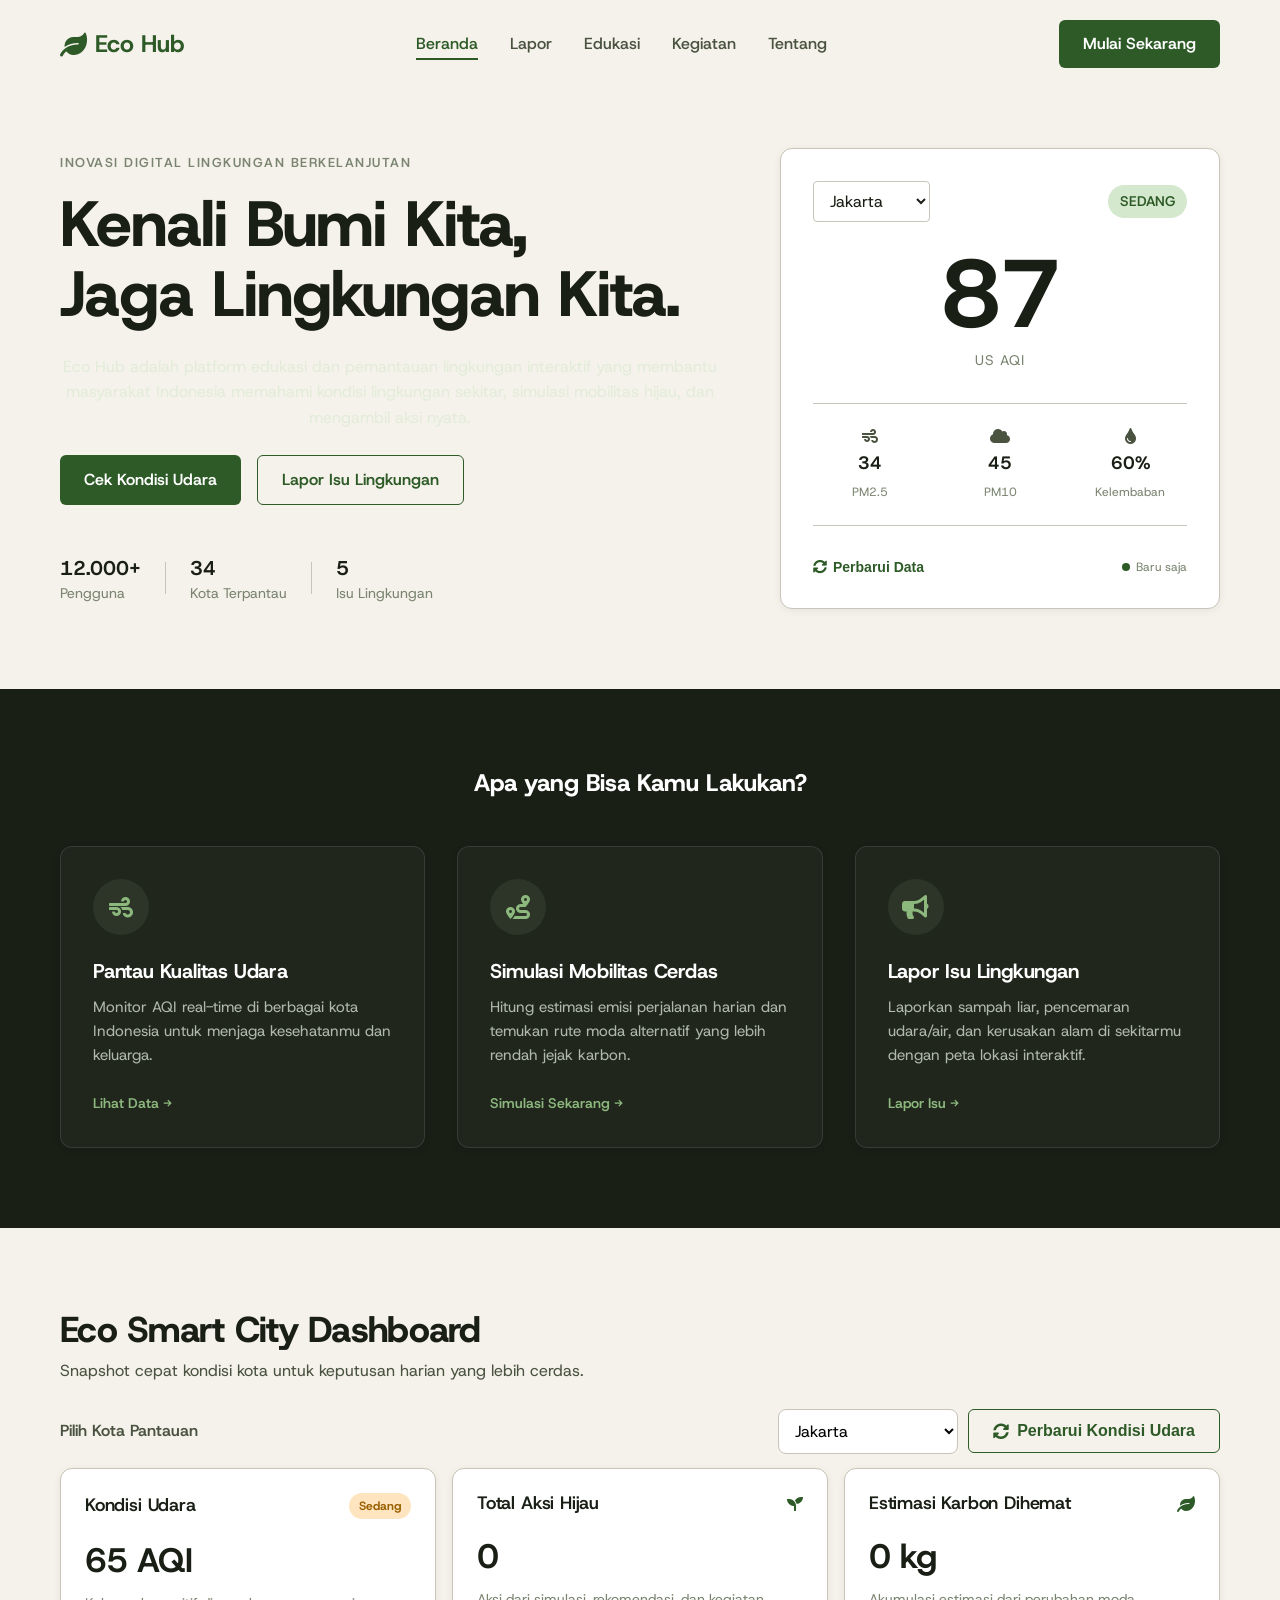
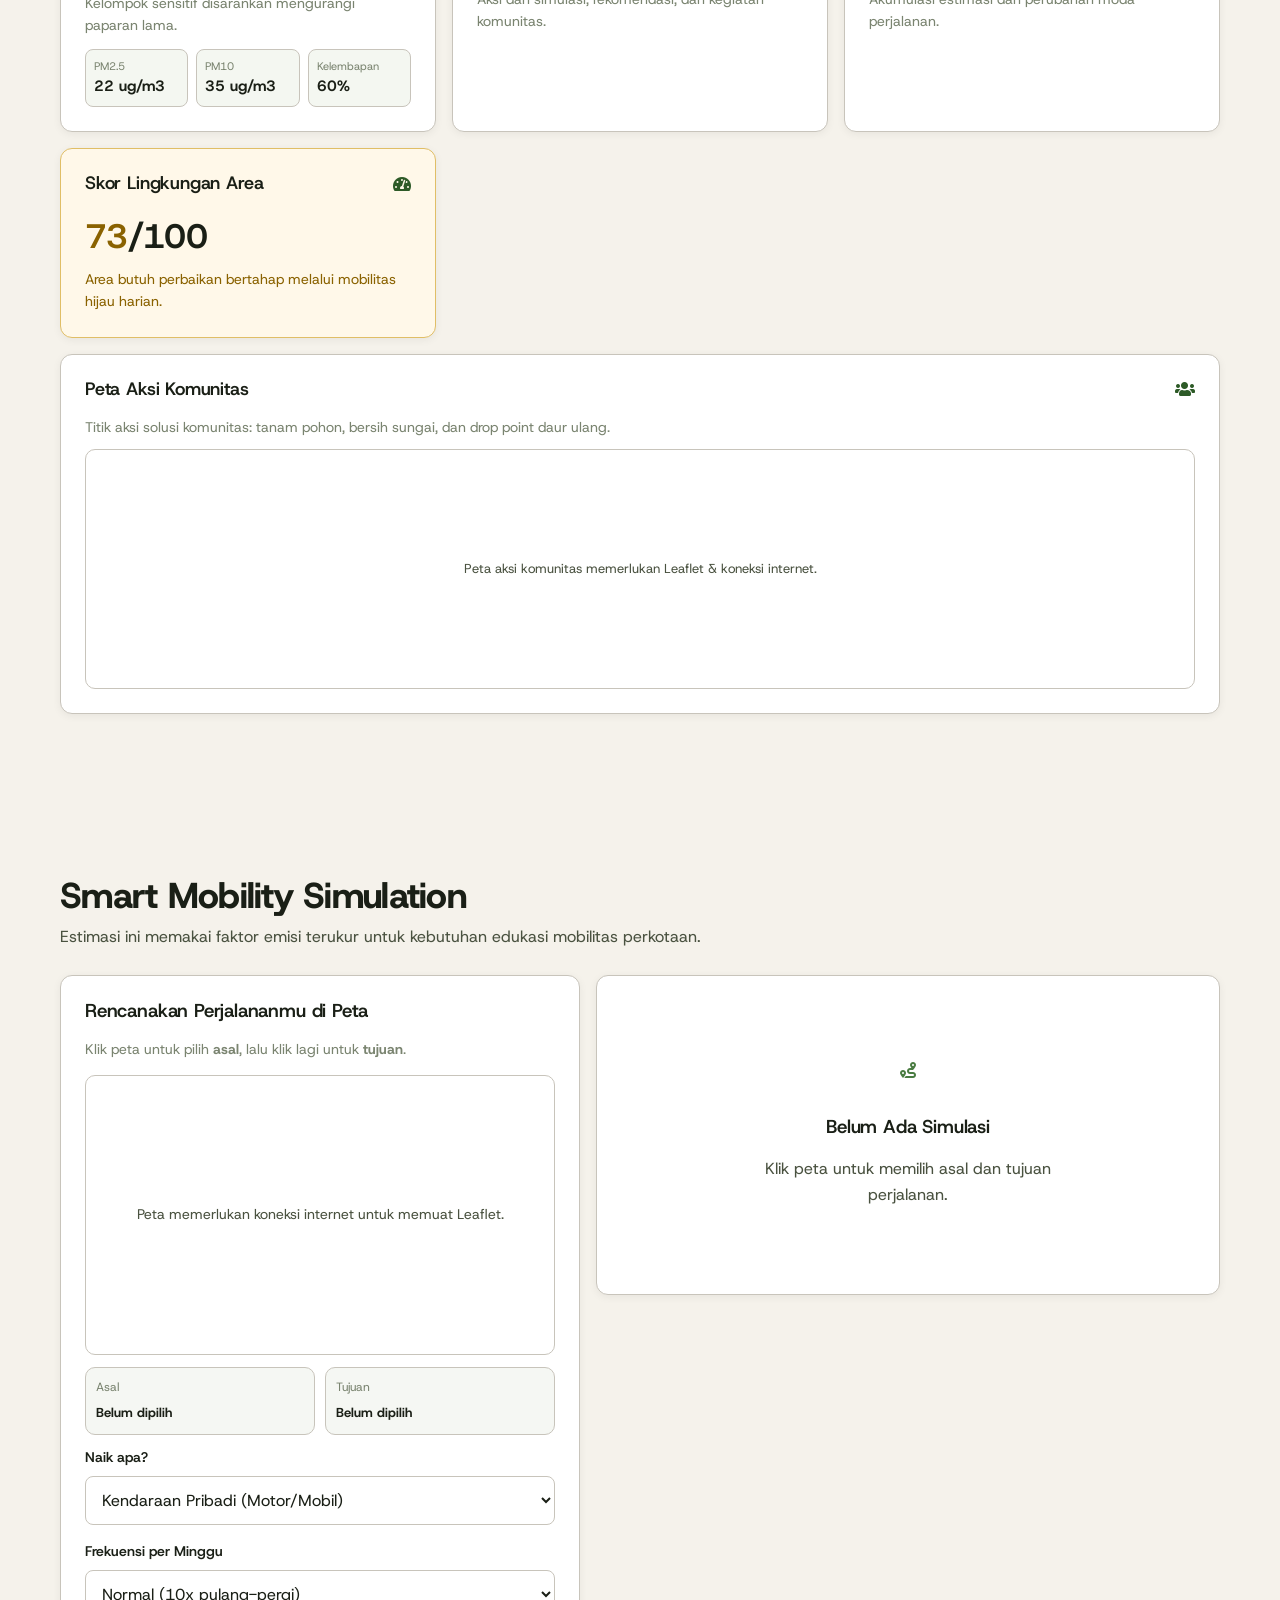
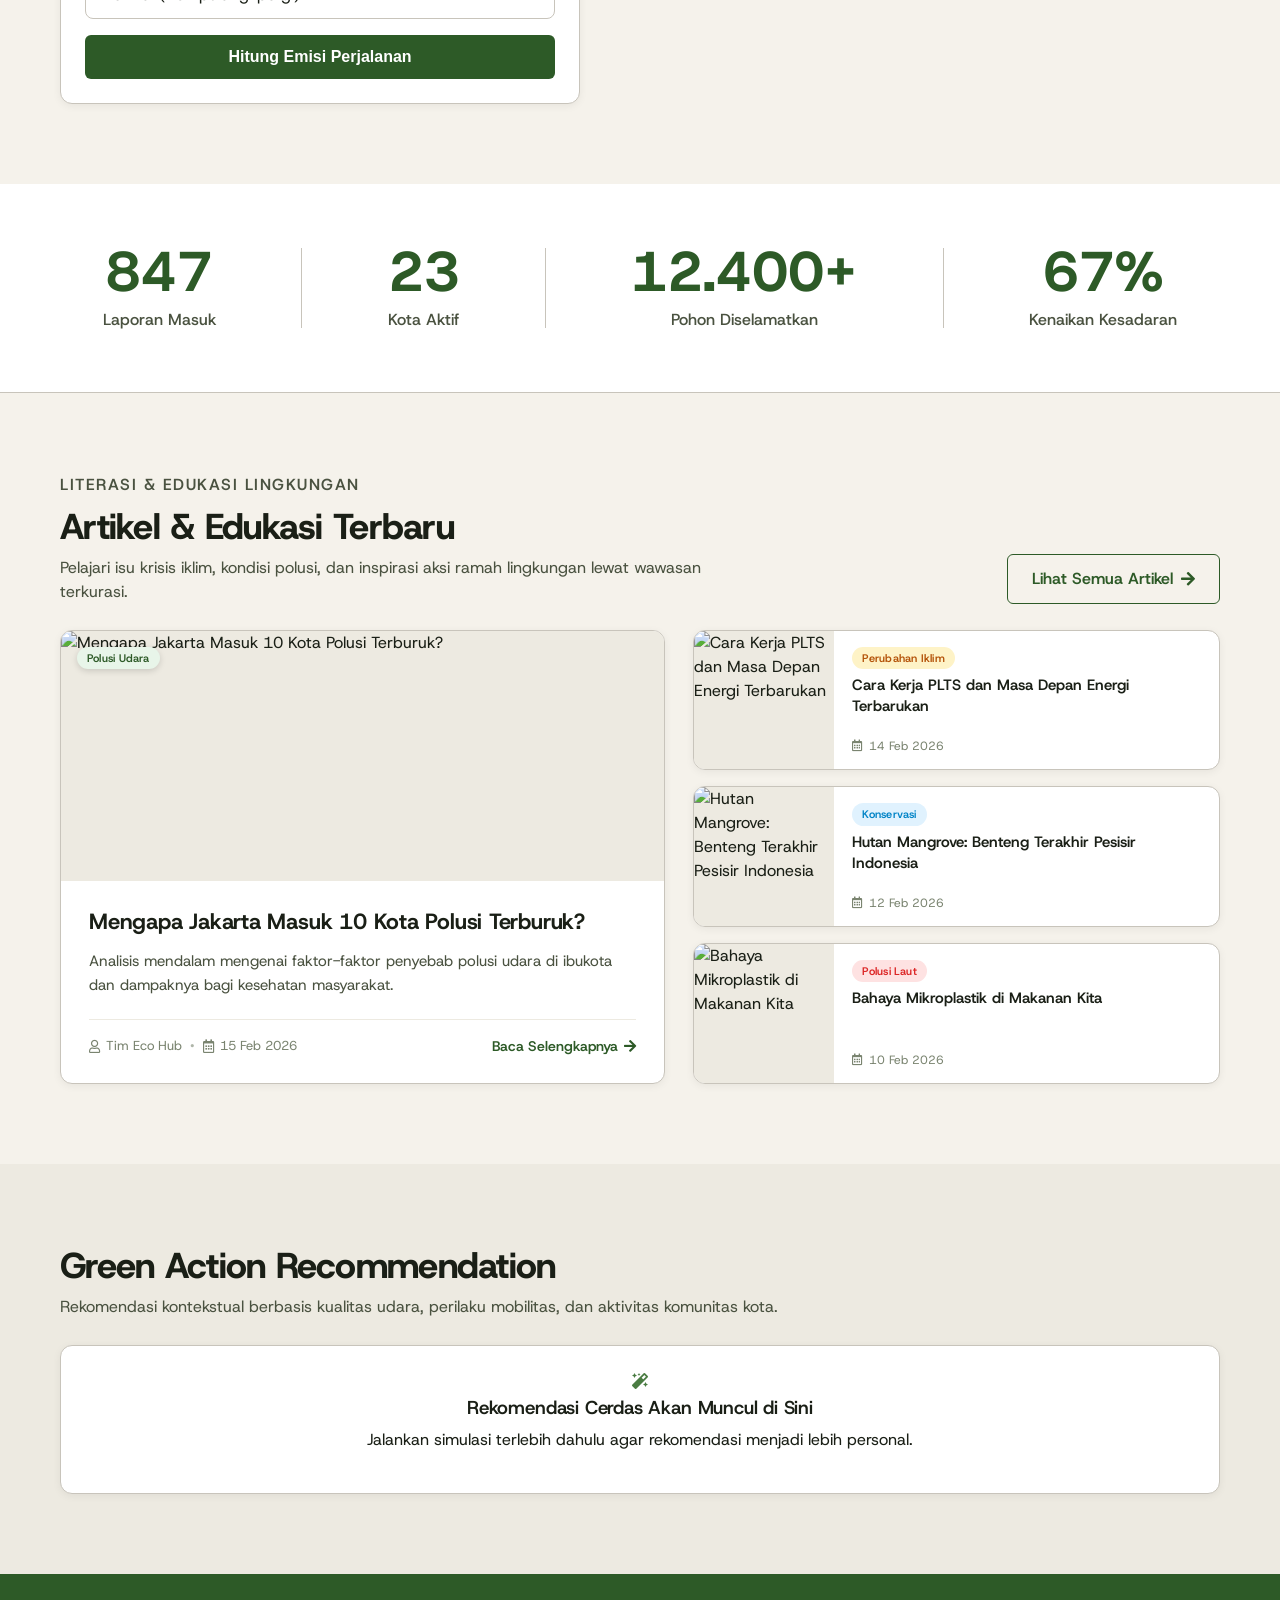
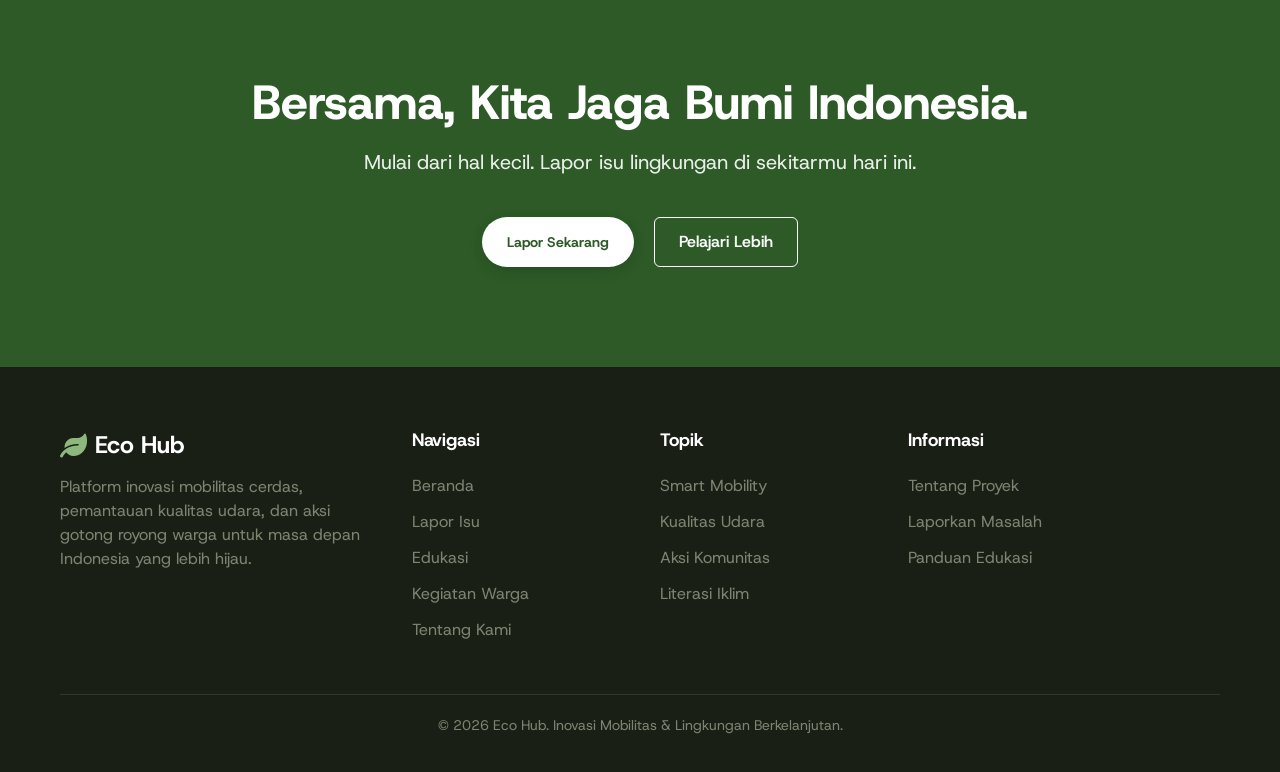
==== commit 65f34112: "fix: resolve browser cache issue and ensure bulletproof page hero styling across all stylesheets" ====
--- a/index.html
+++ b/index.html
@@ -51,7 +51,7 @@
 
         <a href="index.html#mobility-sim" class="btn btn-primary hide-mobile">Mulai Sekarang</a>
 
-        <button class="hamburger" aria-label="Menu">
+        <button class="hamburger" aria-label="Buka Menu Navigasi" type="button">
           <span></span>
           <span></span>
           <span></span>
@@ -625,10 +625,12 @@
       <div class="container">
         <div class="footer-grid">
           <div class="footer-brand">
-            <h3>Eco Hub</h3>
+            <a href="index.html" class="nav-brand" style="margin-bottom: 12px; display: inline-flex; color: #ffffff;">
+              <i class="fas fa-leaf" style="color: var(--color-green-light)"></i>
+              Eco Hub
+            </a>
             <p class="footer-tagline">
-              Platform edukasi dan monitoring lingkungan untuk masa depan yang
-              lebih baik.
+              Platform inovasi mobilitas cerdas, pemantauan kualitas udara, dan aksi gotong royong warga untuk masa depan Indonesia yang lebih hijau.
             </p>
           </div>
 
@@ -637,19 +639,19 @@
             <ul>
               <li><a href="index.html">Beranda</a></li>
               <li><a href="lapor.html">Lapor Isu</a></li>
-              <li><a href="about.html">Tentang</a></li>
               <li><a href="konten.html">Edukasi</a></li>
-              <li><a href="kegiatan.html">Kegiatan</a></li>
+              <li><a href="kegiatan.html">Kegiatan Warga</a></li>
+              <li><a href="about.html">Tentang Kami</a></li>
             </ul>
           </div>
 
           <div class="footer-links">
             <div class="footer-heading">Topik</div>
             <ul>
-              <li><a href="#">Eco Mobility</a></li>
-              <li><a href="#">Kualitas Udara</a></li>
-              <li><a href="#">Aksi Komunitas</a></li>
-              <li><a href="#">Smart City</a></li>
+              <li><a href="index.html#mobility-sim">Smart Mobility</a></li>
+              <li><a href="index.html#aqi">Kualitas Udara</a></li>
+              <li><a href="kegiatan.html">Aksi Komunitas</a></li>
+              <li><a href="konten.html">Literasi Iklim</a></li>
             </ul>
           </div>
 
@@ -657,7 +659,7 @@
             <div class="footer-heading">Informasi</div>
             <ul>
               <li><a href="about.html">Tentang Proyek</a></li>
-              <li><a href="lapor.html">Lapor Isu</a></li>
+              <li><a href="lapor.html">Laporkan Masalah</a></li>
               <li><a href="konten.html">Panduan Edukasi</a></li>
             </ul>
           </div>
--- a/css/main.css
+++ b/css/main.css
@@ -324,41 +324,286 @@
   display: none !important;
 }
 
-/* Unified Banner */
-header.unified-banner {
-  background-color: var(--color-green-primary);
-  border-bottom: 1px solid rgba(0, 0, 0, 0.08);
-  text-align: center;
-}
-
-header.unified-banner .container {
-  max-width: var(--container-width);
-}
-
-header.unified-banner h1 {
-  font-size: clamp(36px, 4.5vw, 48px);
-  line-height: 1.15;
-  letter-spacing: -0.02em;
-  color: #ffffff;
-  margin-bottom: 14px;
-}
-
+/* ==========================================================================
+   Page Hero System (Unified Across All Sub-pages)
+   ========================================================================== */
+.page-hero,
+header.page-hero,
+header.unified-banner,
+.lapor-hero,
+.konten-hero,
+.kegiatan-hero,
+.about-hero {
+  background-color: var(--color-green-primary, #2d5a27) !important;
+  color: var(--color-white, #ffffff) !important;
+  padding: 56px 0 48px !important;
+  border-bottom: 1px solid rgba(0, 0, 0, 0.08) !important;
+  position: relative !important;
+  text-align: center !important;
+  display: block !important;
+  width: 100% !important;
+}
+
+.page-hero-inner {
+  max-width: 760px !important;
+  margin: 0 auto !important;
+  text-align: center !important;
+}
+
+.page-hero-eyebrow,
+.lapor-eyebrow,
+.konten-eyebrow,
+.kegiatan-eyebrow,
+.about-eyebrow {
+  display: inline-flex !important;
+  align-items: center !important;
+  justify-content: center !important;
+  gap: 8px !important;
+  padding: 6px 16px !important;
+  background-color: rgba(255, 255, 255, 0.12) !important;
+  border: 1px solid rgba(255, 255, 255, 0.2) !important;
+  border-radius: 50px !important;
+  font-size: 12px !important;
+  font-weight: 700 !important;
+  letter-spacing: 0.8px !important;
+  text-transform: uppercase !important;
+  color: #dcedc8 !important;
+  margin: 0 auto 16px auto !important;
+}
+
+.page-hero-eyebrow i,
+.lapor-eyebrow i,
+.konten-eyebrow i,
+.kegiatan-eyebrow i,
+.about-eyebrow i {
+  font-size: 13px !important;
+  color: #dcedc8 !important;
+}
+
+.page-hero h1,
+header.page-hero h1,
+header.unified-banner h1,
+.lapor-hero h1,
+.konten-hero h1,
+.kegiatan-hero h1,
+.about-hero h1 {
+  font-size: clamp(32px, 4.5vw, 44px) !important;
+  font-weight: 800 !important;
+  letter-spacing: -0.02em !important;
+  color: #ffffff !important;
+  margin: 0 auto 14px auto !important;
+  line-height: 1.15 !important;
+  text-align: center !important;
+}
+
+.page-hero-subtext,
+.page-hero p.page-hero-subtext,
+.hero-subtext,
 header.unified-banner .hero-subtext,
 header.unified-banner > .container > p {
-  max-width: 660px;
-  color: #e2ecd9;
-  font-size: 16px;
-  line-height: 1.6;
-  margin: 0 auto;
-}
-
+  font-size: 16px !important;
+  color: #e2ecd9 !important;
+  line-height: 1.6 !important;
+  max-width: 660px !important;
+  margin: 0 auto 24px auto !important;
+  text-align: center !important;
+}
+
+/* Pills Row (Metrics, stats, feature tags) */
+.hero-pills-row,
+.lapor-stats,
+.about-hero-highlights,
+.hero-stats-row {
+  display: flex !important;
+  justify-content: center !important;
+  align-items: center !important;
+  gap: 12px !important;
+  flex-wrap: wrap !important;
+  margin: 0 auto !important;
+}
+
+.hero-pill,
+.stat-bubble,
+.about-hero-pill,
+.hero-stat-box {
+  background-color: rgba(255, 255, 255, 0.12) !important;
+  border: 1px solid rgba(255, 255, 255, 0.22) !important;
+  padding: 9px 18px !important;
+  border-radius: 50px !important;
+  font-size: 14px !important;
+  color: #f5f2eb !important;
+  display: inline-flex !important;
+  align-items: center !important;
+  gap: 8px !important;
+  transition: all 0.2s ease !important;
+  line-height: 1.4 !important;
+}
+
+.hero-pill i,
+.stat-bubble i,
+.about-hero-pill i,
+.hero-stat-box i {
+  color: #dcedc8 !important;
+  font-size: 14px !important;
+}
+
+.hero-pill strong,
+.stat-bubble strong,
+.about-hero-pill strong,
+.hero-stat-box strong,
+.hero-stat-box .stat-num {
+  color: #ffffff !important;
+  font-weight: 800 !important;
+}
+
+.hero-pill:hover,
+.stat-bubble:hover,
+.about-hero-pill:hover {
+  background-color: rgba(255, 255, 255, 0.18) !important;
+  transform: translateY(-1px) !important;
+}
+
+/* Hero Action Button Area */
+.page-hero-actions,
+.hero-cta-box {
+  display: flex !important;
+  justify-content: center !important;
+  gap: 14px !important;
+  margin-top: 20px !important;
+  flex-wrap: wrap !important;
+}
+
+.btn-white,
+.hero-cta-box .btn-white {
+  background-color: #ffffff !important;
+  color: var(--color-green-primary, #2d5a27) !important;
+  font-weight: 700 !important;
+  font-size: 14px !important;
+  padding: 11px 24px !important;
+  border-radius: 50px !important;
+  border: 1px solid rgba(255, 255, 255, 0.85) !important;
+  display: inline-flex !important;
+  align-items: center !important;
+  justify-content: center !important;
+  gap: 8px !important;
+  box-shadow: 0 4px 14px rgba(0, 0, 0, 0.14) !important;
+  cursor: pointer !important;
+  transition: all 0.2s ease !important;
+  white-space: nowrap !important;
+  text-decoration: none !important;
+}
+
+.btn-white:hover,
+.hero-cta-box .btn-white:hover {
+  background-color: #f1f7ee !important;
+  color: var(--color-green-mid, #4a7c42) !important;
+  transform: translateY(-2px) !important;
+  box-shadow: 0 6px 18px rgba(0, 0, 0, 0.18) !important;
+}
+
+/* Hero Search Container (for Edukasi) */
+.page-hero-search,
+.search-container {
+  max-width: 580px !important;
+  margin: 0 auto !important;
+  position: relative !important;
+}
+
+.page-hero-search .search-icon,
+.search-container .search-icon {
+  position: absolute !important;
+  left: 18px !important;
+  top: 50% !important;
+  transform: translateY(-50%) !important;
+  color: var(--color-green-primary, #2d5a27) !important;
+  font-size: 16px !important;
+  pointer-events: none !important;
+  display: flex !important;
+  align-items: center !important;
+  justify-content: center !important;
+  z-index: 2 !important;
+}
+
+.page-hero-search input,
+.search-container input {
+  width: 100% !important;
+  padding: 15px 20px 15px 50px !important;
+  border: 2px solid rgba(255, 255, 255, 0.4) !important;
+  border-radius: 50px !important;
+  font-size: 15px !important;
+  font-family: inherit !important;
+  background-color: #ffffff !important;
+  color: var(--color-text-primary, #1a1f16) !important;
+  box-shadow: 0 4px 16px rgba(0, 0, 0, 0.15) !important;
+  transition: all 0.25s ease !important;
+  display: block !important;
+}
+
+.page-hero-search input:focus,
+.search-container input:focus {
+  outline: none !important;
+  border-color: #dcedc8 !important;
+  box-shadow: 0 6px 22px rgba(0, 0, 0, 0.22) !important;
+}
+
+.page-hero-search input::placeholder,
+.search-container input::placeholder {
+  color: var(--color-text-muted, #7a8470) !important;
+}
+
+/* Page Hero Responsive */
 @media (max-width: 768px) {
-  header.unified-banner h1 {
-    font-size: 32px;
-  }
-
+  .page-hero,
+  header.page-hero,
+  header.unified-banner,
+  .lapor-hero,
+  .konten-hero,
+  .kegiatan-hero,
+  .about-hero {
+    padding: 40px 0 32px !important;
+  }
+
+  .page-hero h1,
+  header.page-hero h1,
+  header.unified-banner h1,
+  .lapor-hero h1,
+  .konten-hero h1,
+  .kegiatan-hero h1,
+  .about-hero h1 {
+    font-size: 30px !important;
+  }
+
+  .page-hero-subtext,
   header.unified-banner .hero-subtext,
   header.unified-banner > .container > p {
-    font-size: 15px;
-  }
-}
+    font-size: 15px !important;
+    margin-bottom: 20px !important;
+  }
+
+  .hero-pills-row,
+  .lapor-stats,
+  .about-hero-highlights,
+  .hero-stats-row {
+    gap: 8px !important;
+  }
+
+  .hero-pill,
+  .stat-bubble,
+  .about-hero-pill,
+  .hero-stat-box {
+    font-size: 13px !important;
+    padding: 7px 14px !important;
+  }
+
+  .page-hero-search input,
+  .search-container input {
+    padding: 13px 18px 13px 44px !important;
+    font-size: 14px !important;
+  }
+
+  .btn-white,
+  .hero-cta-box .btn-white {
+    width: 100% !important;
+    justify-content: center !important;
+  }
+}
--- a/css/components.css
+++ b/css/components.css
@@ -483,3 +483,302 @@
   border-color: var(--color-green-primary);
   box-shadow: 0 0 0 3px rgba(45, 90, 39, 0.1);
 }
+
+/* ==========================================================================
+   Page Hero System (Unified Across All Sub-pages)
+   ========================================================================== */
+.page-hero,
+header.page-hero,
+header.unified-banner,
+.lapor-hero,
+.konten-hero,
+.kegiatan-hero,
+.about-hero {
+  background-color: var(--color-green-primary, #2d5a27) !important;
+  color: var(--color-white, #ffffff) !important;
+  padding: 56px 0 48px !important;
+  border-bottom: 1px solid rgba(0, 0, 0, 0.08) !important;
+  position: relative !important;
+  text-align: center !important;
+  display: block !important;
+  width: 100% !important;
+}
+
+.page-hero-inner {
+  max-width: 760px !important;
+  margin: 0 auto !important;
+  text-align: center !important;
+}
+
+.page-hero-eyebrow,
+.lapor-eyebrow,
+.konten-eyebrow,
+.kegiatan-eyebrow,
+.about-eyebrow {
+  display: inline-flex !important;
+  align-items: center !important;
+  justify-content: center !important;
+  gap: 8px !important;
+  padding: 6px 16px !important;
+  background-color: rgba(255, 255, 255, 0.12) !important;
+  border: 1px solid rgba(255, 255, 255, 0.2) !important;
+  border-radius: 50px !important;
+  font-size: 12px !important;
+  font-weight: 700 !important;
+  letter-spacing: 0.8px !important;
+  text-transform: uppercase !important;
+  color: #dcedc8 !important;
+  margin: 0 auto 16px auto !important;
+}
+
+.page-hero-eyebrow i,
+.lapor-eyebrow i,
+.konten-eyebrow i,
+.kegiatan-eyebrow i,
+.about-eyebrow i {
+  font-size: 13px !important;
+  color: #dcedc8 !important;
+}
+
+.page-hero h1,
+header.page-hero h1,
+header.unified-banner h1,
+.lapor-hero h1,
+.konten-hero h1,
+.kegiatan-hero h1,
+.about-hero h1 {
+  font-size: clamp(32px, 4.5vw, 44px) !important;
+  font-weight: 800 !important;
+  letter-spacing: -0.02em !important;
+  color: #ffffff !important;
+  margin: 0 auto 14px auto !important;
+  line-height: 1.15 !important;
+  text-align: center !important;
+}
+
+.page-hero-subtext,
+.page-hero p.page-hero-subtext,
+.hero-subtext,
+header.unified-banner .hero-subtext,
+header.unified-banner > .container > p {
+  font-size: 16px !important;
+  color: #e2ecd9 !important;
+  line-height: 1.6 !important;
+  max-width: 660px !important;
+  margin: 0 auto 24px auto !important;
+  text-align: center !important;
+}
+
+/* Pills Row (Metrics, stats, feature tags) */
+.hero-pills-row,
+.lapor-stats,
+.about-hero-highlights,
+.hero-stats-row {
+  display: flex !important;
+  justify-content: center !important;
+  align-items: center !important;
+  gap: 12px !important;
+  flex-wrap: wrap !important;
+  margin: 0 auto !important;
+}
+
+.hero-pill,
+.stat-bubble,
+.about-hero-pill,
+.hero-stat-box {
+  background-color: rgba(255, 255, 255, 0.12) !important;
+  border: 1px solid rgba(255, 255, 255, 0.22) !important;
+  padding: 9px 18px !important;
+  border-radius: 50px !important;
+  font-size: 14px !important;
+  color: #f5f2eb !important;
+  display: inline-flex !important;
+  align-items: center !important;
+  gap: 8px !important;
+  transition: all 0.2s ease !important;
+  line-height: 1.4 !important;
+}
+
+.hero-pill i,
+.stat-bubble i,
+.about-hero-pill i,
+.hero-stat-box i {
+  color: #dcedc8 !important;
+  font-size: 14px !important;
+}
+
+.hero-pill strong,
+.stat-bubble strong,
+.about-hero-pill strong,
+.hero-stat-box strong,
+.hero-stat-box .stat-num {
+  color: #ffffff !important;
+  font-weight: 800 !important;
+}
+
+.hero-pill:hover,
+.stat-bubble:hover,
+.about-hero-pill:hover {
+  background-color: rgba(255, 255, 255, 0.18) !important;
+  transform: translateY(-1px) !important;
+}
+
+/* Hero Action Button Area */
+.page-hero-actions,
+.hero-cta-box {
+  display: flex !important;
+  justify-content: center !important;
+  gap: 14px !important;
+  margin-top: 20px !important;
+  flex-wrap: wrap !important;
+}
+
+.btn-white,
+.hero-cta-box .btn-white {
+  background-color: #ffffff !important;
+  color: var(--color-green-primary, #2d5a27) !important;
+  font-weight: 700 !important;
+  font-size: 14px !important;
+  padding: 11px 24px !important;
+  border-radius: 50px !important;
+  border: 1px solid rgba(255, 255, 255, 0.85) !important;
+  display: inline-flex !important;
+  align-items: center !important;
+  justify-content: center !important;
+  gap: 8px !important;
+  box-shadow: 0 4px 14px rgba(0, 0, 0, 0.14) !important;
+  cursor: pointer !important;
+  transition: all 0.2s ease !important;
+  white-space: nowrap !important;
+  text-decoration: none !important;
+}
+
+.btn-white:hover,
+.hero-cta-box .btn-white:hover {
+  background-color: #f1f7ee !important;
+  color: var(--color-green-mid, #4a7c42) !important;
+  transform: translateY(-2px) !important;
+  box-shadow: 0 6px 18px rgba(0, 0, 0, 0.18) !important;
+}
+
+/* Hero Search Container (for Edukasi) */
+.page-hero-search,
+.search-container {
+  max-width: 580px !important;
+  margin: 0 auto !important;
+  position: relative !important;
+}
+
+.page-hero-search .search-icon,
+.search-container .search-icon {
+  position: absolute !important;
+  left: 18px !important;
+  top: 50% !important;
+  transform: translateY(-50%) !important;
+  color: var(--color-green-primary, #2d5a27) !important;
+  font-size: 16px !important;
+  pointer-events: none !important;
+  display: flex !important;
+  align-items: center !important;
+  justify-content: center !important;
+  z-index: 2 !important;
+}
+
+.page-hero-search input,
+.search-container input {
+  width: 100% !important;
+  padding: 15px 20px 15px 50px !important;
+  border: 2px solid rgba(255, 255, 255, 0.4) !important;
+  border-radius: 50px !important;
+  font-size: 15px !important;
+  font-family: inherit !important;
+  background-color: #ffffff !important;
+  color: var(--color-text-primary, #1a1f16) !important;
+  box-shadow: 0 4px 16px rgba(0, 0, 0, 0.15) !important;
+  transition: all 0.25s ease !important;
+  display: block !important;
+}
+
+.page-hero-search input:focus,
+.search-container input:focus {
+  outline: none !important;
+  border-color: #dcedc8 !important;
+  box-shadow: 0 6px 22px rgba(0, 0, 0, 0.22) !important;
+}
+
+.page-hero-search input::placeholder,
+.search-container input::placeholder {
+  color: var(--color-text-muted, #7a8470) !important;
+}
+
+/* Page Hero Responsive */
+@media (max-width: 768px) {
+  .page-hero,
+  header.page-hero,
+  header.unified-banner,
+  .lapor-hero,
+  .konten-hero,
+  .kegiatan-hero,
+  .about-hero {
+    padding: 40px 0 32px !important;
+  }
+
+  .page-hero h1,
+  header.page-hero h1,
+  header.unified-banner h1,
+  .lapor-hero h1,
+  .konten-hero h1,
+  .kegiatan-hero h1,
+  .about-hero h1 {
+    font-size: 30px !important;
+  }
+
+  .page-hero-subtext,
+  header.unified-banner .hero-subtext,
+  header.unified-banner > .container > p {
+    font-size: 15px !important;
+    margin-bottom: 20px !important;
+  }
+
+  .hero-pills-row,
+  .lapor-stats,
+  .about-hero-highlights,
+  .hero-stats-row {
+    gap: 8px !important;
+  }
+
+  .hero-pill,
+  .stat-bubble,
+  .about-hero-pill,
+  .hero-stat-box {
+    font-size: 13px !important;
+    padding: 7px 14px !important;
+  }
+
+  .page-hero-search input,
+  .search-container input {
+    padding: 13px 18px 13px 44px !important;
+    font-size: 14px !important;
+  }
+
+  .btn-white,
+  .hero-cta-box .btn-white {
+    width: 100% !important;
+    justify-content: center !important;
+  }
+}
+
+/* Compact Page Hero (for article & detail views) */
+.page-hero.page-hero-compact {
+  padding: 38px 0 32px !important;
+}
+
+.page-hero.page-hero-compact h1 {
+  font-size: clamp(24px, 3.5vw, 32px) !important;
+  margin-bottom: 8px !important;
+}
+
+.page-hero.page-hero-compact .page-hero-subtext {
+  margin-bottom: 0 !important;
+  font-size: 15px !important;
+}
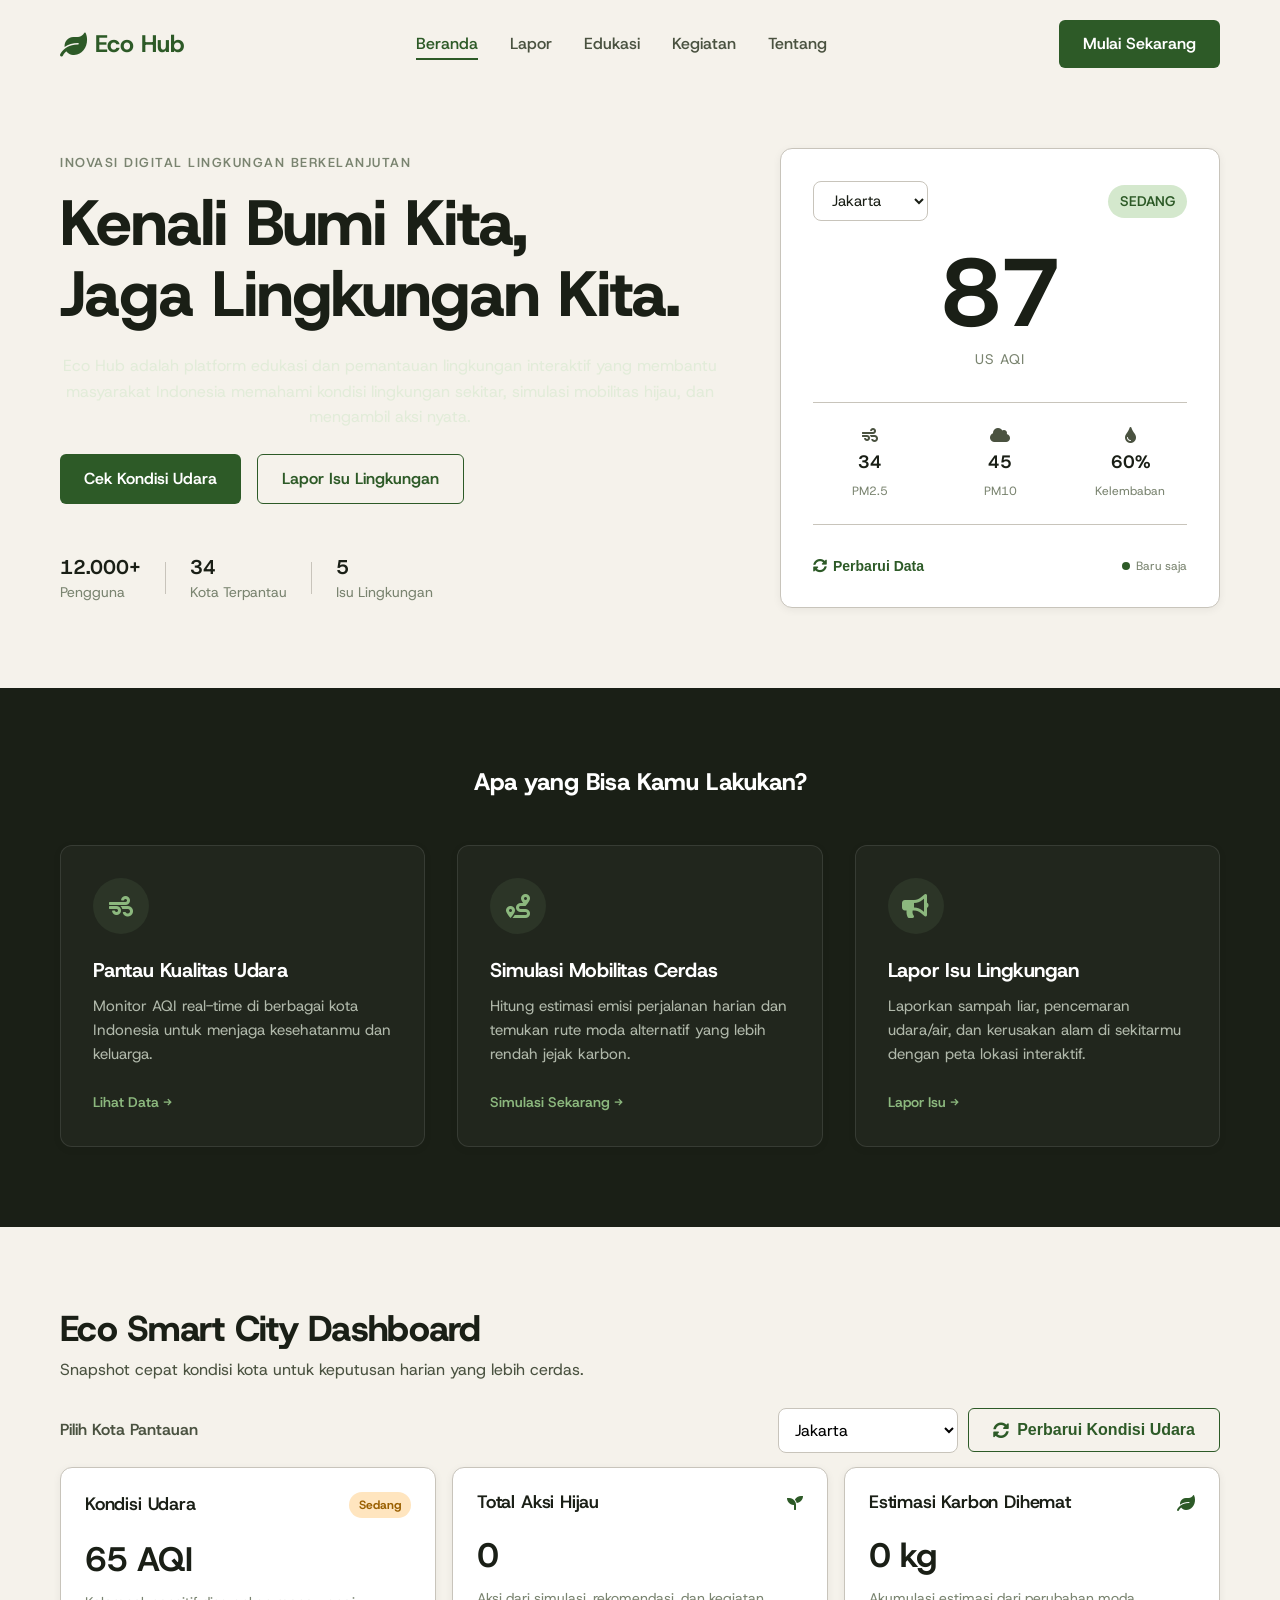
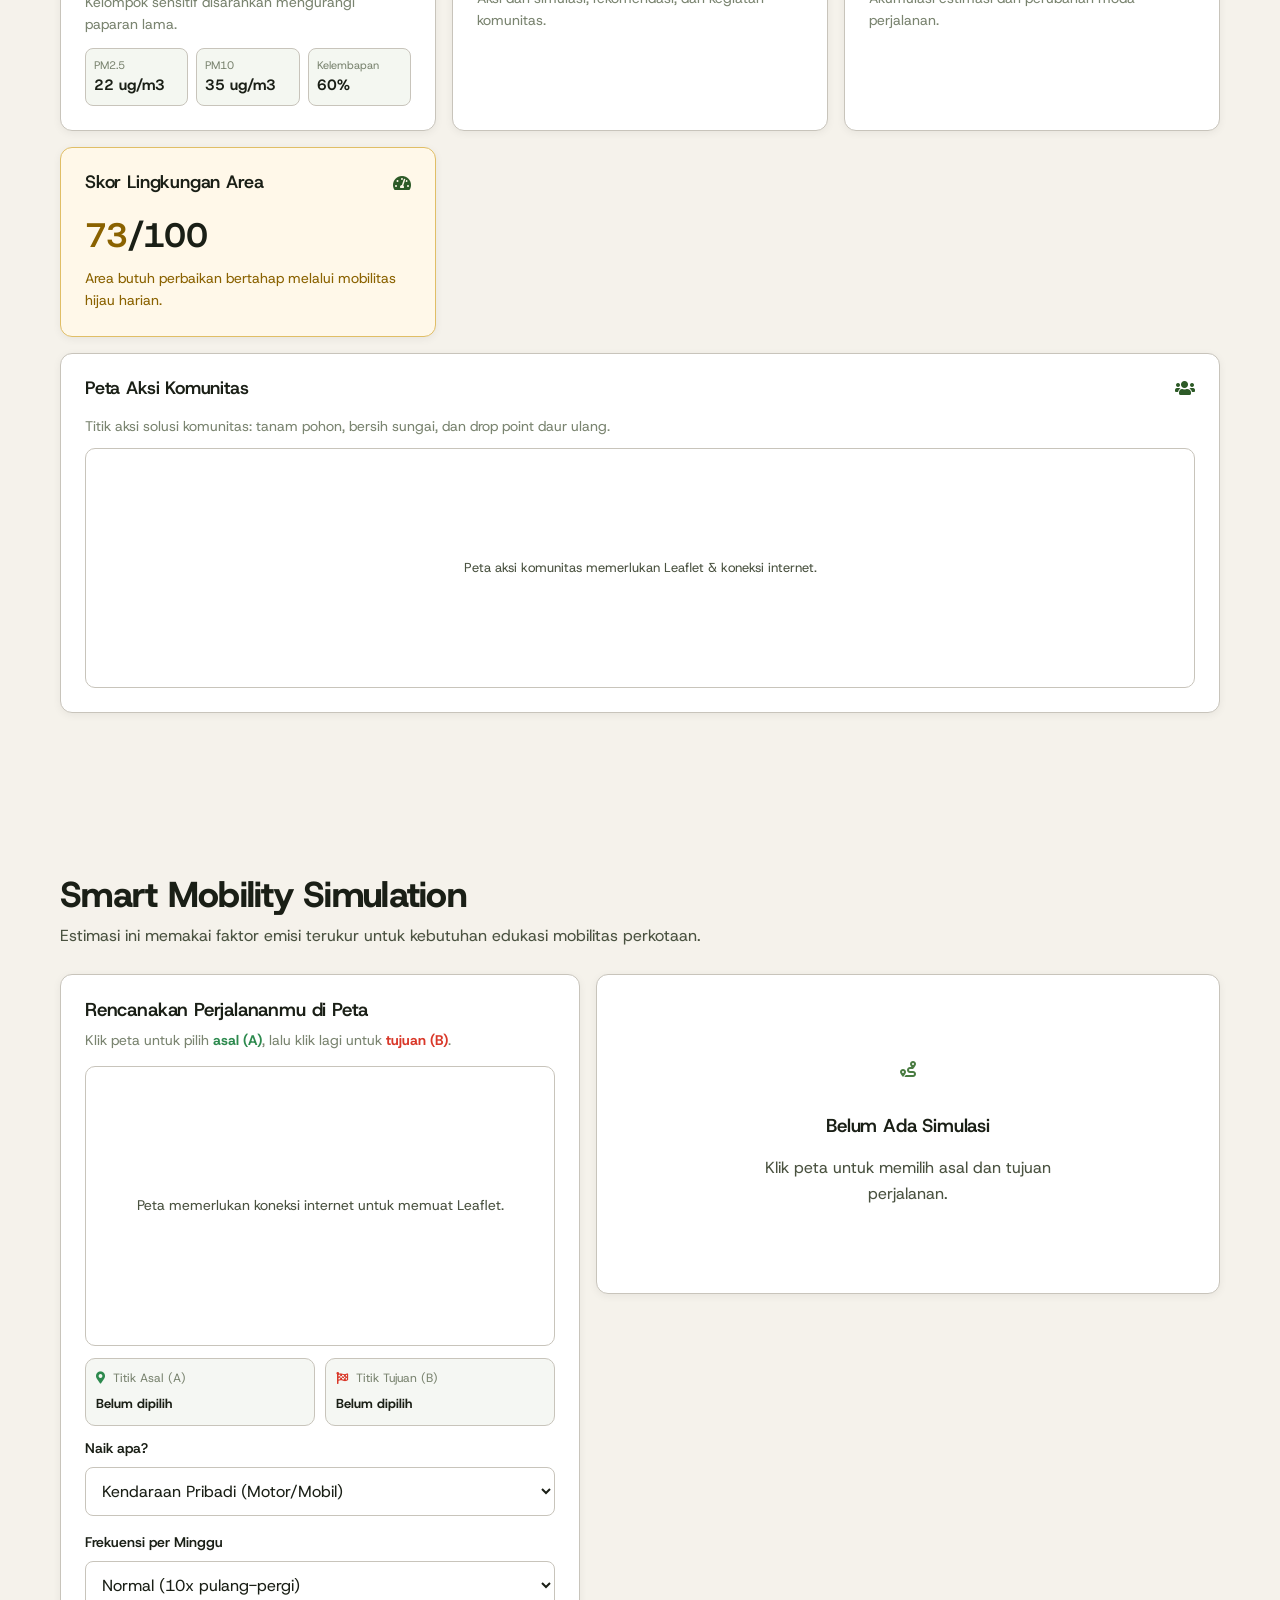
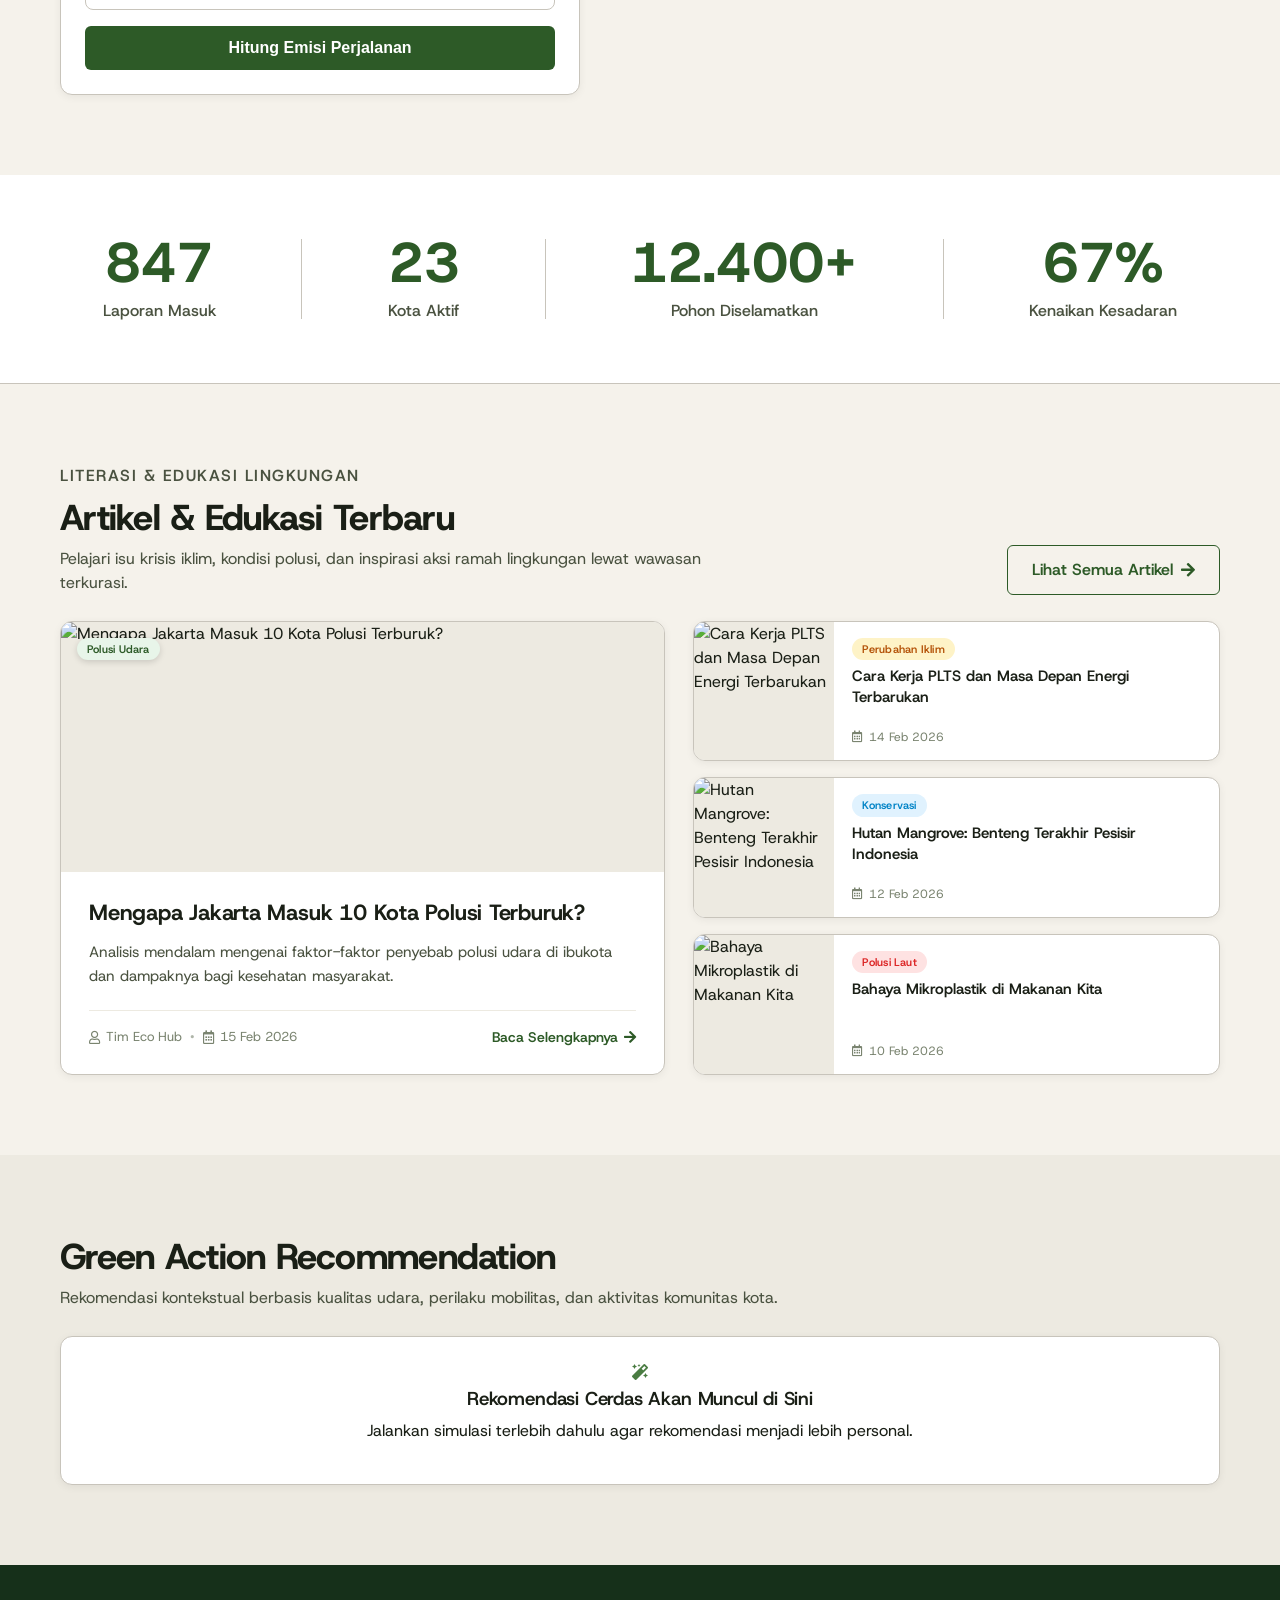
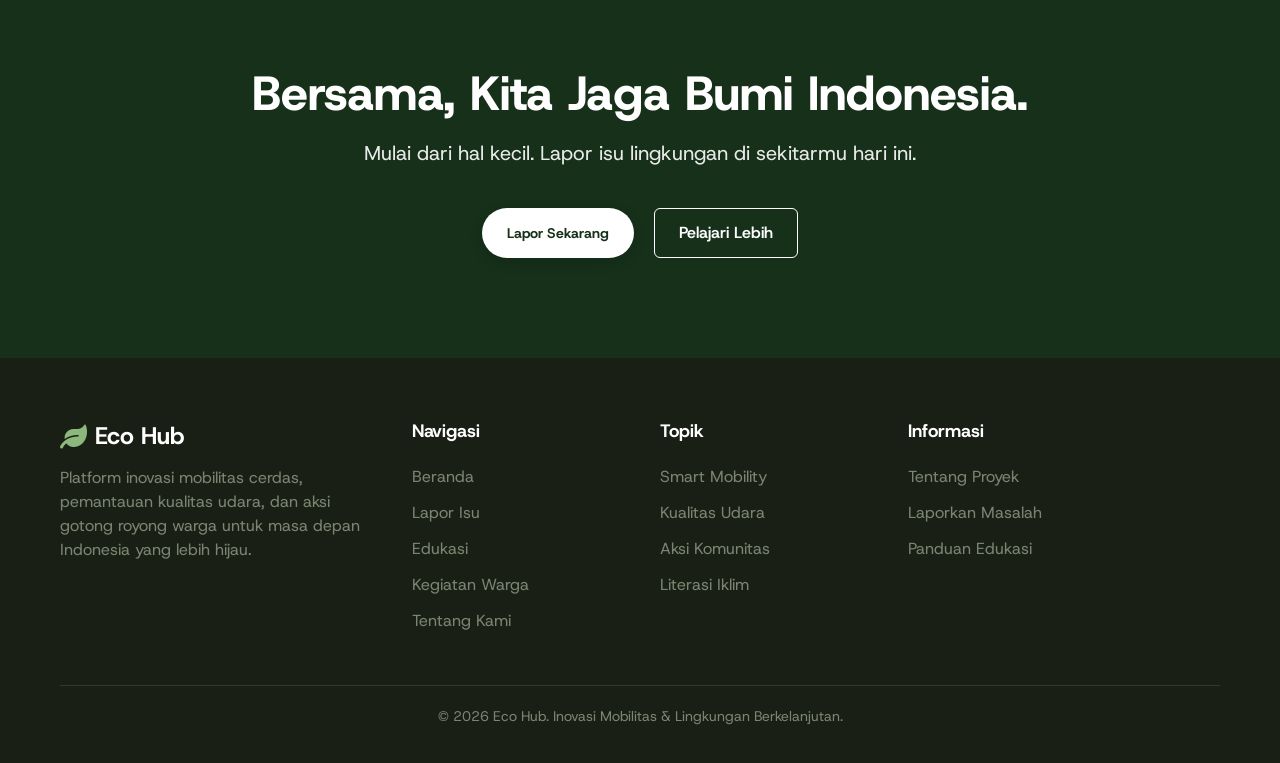
==== commit 02db0069: "feat: add silky smooth spring animations, backdrop blur, and staggered reveal to modals" ====
--- a/index.html
+++ b/index.html
@@ -26,10 +26,10 @@
     />
 
     <!-- Stylesheets -->
-    <link rel="stylesheet" href="css/main.css" />
-    <link rel="stylesheet" href="css/components.css" />
-    <link rel="stylesheet" href="css/pages/home.css" />
-    <link rel="stylesheet" href="css/pages/mobility.css" />
+    <link rel="stylesheet" href="css/main.css?v=20261104_6" />
+    <link rel="stylesheet" href="css/components.css?v=20261104_6" />
+    <link rel="stylesheet" href="css/pages/home.css?v=20261104_6" />
+    <link rel="stylesheet" href="css/pages/mobility.css?v=20261104_6" />
   </head>
 
   <body>
@@ -324,20 +324,25 @@
 
         <div class="mobility-layout">
           <form id="mobility-form" class="card mobility-form fade-up" aria-label="Form simulasi mobilitas">
-            <h3>Rencanakan Perjalananmu di Peta</h3>
-            <p class="widget-note">
-              Klik peta untuk pilih <strong>asal</strong>, lalu klik lagi untuk <strong>tujuan</strong>.
+            <div style="display: flex; justify-content: space-between; align-items: center; margin-bottom: 8px;">
+              <h3 style="margin: 0;">Rencanakan Perjalananmu di Peta</h3>
+              <button type="button" id="reset-points-btn" class="reset-points-btn" style="display: none;">
+                <i class="fas fa-undo-alt"></i> Reset Rute
+              </button>
+            </div>
+            <p id="mobility-map-hint" class="widget-note">
+              Klik peta untuk pilih <strong>asal (A)</strong>, lalu klik lagi untuk <strong>tujuan (B)</strong>.
             </p>
 
             <div id="mobility-map" class="mobility-map" aria-label="Peta rute mobilitas"></div>
 
             <div class="point-grid">
-              <div class="point-pill">
-                <span>Asal</span>
+              <div class="point-pill" id="from-point-pill">
+                <span><i class="fas fa-map-marker-alt" style="color: #2d8a4e; margin-right: 4px;"></i> Titik Asal (A)</span>
                 <strong id="from-point-label">Belum dipilih</strong>
               </div>
-              <div class="point-pill">
-                <span>Tujuan</span>
+              <div class="point-pill" id="to-point-pill">
+                <span><i class="fas fa-flag-checkered" style="color: #d93829; margin-right: 4px;"></i> Titik Tujuan (B)</span>
                 <strong id="to-point-label">Belum dipilih</strong>
               </div>
             </div>
--- a/css/main.css
+++ b/css/main.css
@@ -17,6 +17,8 @@
   /* Brand Colors */
   --color-green-primary: #2d5a27;
   /* Deep forest green — primary brand */
+  --color-green-banner: #16301a;
+  /* Dark subdued pine green — hero banners & CTA banners */
   --color-green-mid: #4a7c42;
   /* Mid green — secondary elements */
   --color-green-light: #8cb87e;
@@ -334,7 +336,7 @@
 .konten-hero,
 .kegiatan-hero,
 .about-hero {
-  background-color: var(--color-green-primary, #2d5a27) !important;
+  background-color: var(--color-green-banner, #16301a) !important;
   color: var(--color-white, #ffffff) !important;
   padding: 56px 0 48px !important;
   border-bottom: 1px solid rgba(0, 0, 0, 0.08) !important;
--- a/css/components.css
+++ b/css/components.css
@@ -494,7 +494,7 @@
 .konten-hero,
 .kegiatan-hero,
 .about-hero {
-  background-color: var(--color-green-primary, #2d5a27) !important;
+  background-color: var(--color-green-banner, #16301a) !important;
   color: var(--color-white, #ffffff) !important;
   padding: 56px 0 48px !important;
   border-bottom: 1px solid rgba(0, 0, 0, 0.08) !important;
@@ -636,7 +636,7 @@
 .btn-white,
 .hero-cta-box .btn-white {
   background-color: #ffffff !important;
-  color: var(--color-green-primary, #2d5a27) !important;
+  color: var(--color-green-banner, #16301a) !important;
   font-weight: 700 !important;
   font-size: 14px !important;
   padding: 11px 24px !important;
@@ -656,7 +656,7 @@
 .btn-white:hover,
 .hero-cta-box .btn-white:hover {
   background-color: #f1f7ee !important;
-  color: var(--color-green-mid, #4a7c42) !important;
+  color: #0e2011 !important;
   transform: translateY(-2px) !important;
   box-shadow: 0 6px 18px rgba(0, 0, 0, 0.18) !important;
 }
@@ -675,7 +675,7 @@
   left: 18px !important;
   top: 50% !important;
   transform: translateY(-50%) !important;
-  color: var(--color-green-primary, #2d5a27) !important;
+  color: var(--color-green-banner, #16301a) !important;
   font-size: 16px !important;
   pointer-events: none !important;
   display: flex !important;
--- a/css/pages/home.css
+++ b/css/pages/home.css
@@ -75,7 +75,8 @@
 /* AQI Widget */
 .aqi-card {
   background: var(--color-white);
-  border-radius: 4px;
+  border-radius: var(--card-radius);
+  box-shadow: var(--card-shadow);
   padding: 32px;
   position: relative;
   z-index: 2;
@@ -89,14 +90,21 @@
 }
 
 .city-selector select {
-  padding: 8px 12px;
+  padding: 8px 14px;
   border: 1px solid var(--color-border);
-  border-radius: 4px;
+  border-radius: 8px;
   font-family: inherit;
-  font-size: 16px;
+  font-size: 15px;
   color: var(--color-text-primary);
   background: white;
   cursor: pointer;
+  outline: none;
+  transition: border-color 0.2s ease;
+}
+
+.city-selector select:focus {
+  border-color: var(--color-green-primary);
+  box-shadow: 0 0 0 3px rgba(45, 90, 39, 0.12);
 }
 
 .status-badge {
@@ -239,7 +247,7 @@
   background-color: rgba(255, 255, 255, 0.03);
   border: 1px solid rgba(255, 255, 255, 0.1);
   padding: 32px;
-  border-radius: 4px;
+  border-radius: var(--card-radius);
   transition: all 0.3s ease;
 }
 
@@ -329,7 +337,7 @@
   width: 100%;
   padding: 14px 16px;
   border: 1px solid var(--color-border);
-  border-radius: 4px;
+  border-radius: 8px;
   background-color: var(--color-white);
   font-family: inherit;
   font-size: 16px;
@@ -341,16 +349,16 @@
 .form-group input:focus {
   outline: none;
   border-color: var(--color-green-primary);
+  box-shadow: 0 0 0 3px rgba(45, 90, 39, 0.12);
 }
 
 .result-box {
   background-color: var(--color-white);
   border: 1px solid var(--color-border);
-  border-radius: 4px;
+  border-radius: var(--card-radius);
   padding: 40px;
   text-align: center;
-  box-shadow: 0 4px 20px rgba(0, 0, 0, 0.05);
-  /* Subtle shadow for lift */
+  box-shadow: var(--card-shadow);
 }
 
 .result-box h3 {
@@ -792,7 +800,7 @@
 
 /* CTA Banner */
 .cta-banner {
-  background-color: var(--color-green-primary);
+  background-color: var(--color-green-banner, #16301a);
   color: white;
   padding: 100px 0;
 }
@@ -816,7 +824,7 @@
 
 .btn-white {
   background: white;
-  color: var(--color-green-primary);
+  color: var(--color-green-banner, #16301a);
 }
 
 .btn-white:hover {
--- a/css/pages/mobility.css
+++ b/css/pages/mobility.css
@@ -330,6 +330,43 @@
 
 .point-pill strong {
   font-size: 13px;
+}
+
+.eco-map-marker-container {
+  background: transparent !important;
+  border: none !important;
+}
+
+.eco-map-marker-container svg {
+  filter: drop-shadow(0 3px 6px rgba(0, 0, 0, 0.35));
+  transition: transform 0.18s ease;
+  cursor: grab;
+}
+
+.eco-map-marker-container:active svg {
+  cursor: grabbing;
+  transform: scale(1.15) translateY(-4px);
+}
+
+.reset-points-btn {
+  display: inline-flex;
+  align-items: center;
+  gap: 6px;
+  font-size: 12px;
+  font-weight: 500;
+  padding: 5px 10px;
+  border-radius: 6px;
+  border: 1px solid var(--color-border);
+  background: #ffffff;
+  color: var(--color-text-secondary);
+  cursor: pointer;
+  transition: all 0.2s ease;
+}
+
+.reset-points-btn:hover {
+  background: #fff0f0;
+  color: #c0392b;
+  border-color: #c0392b;
 }
 
 .map-actions {
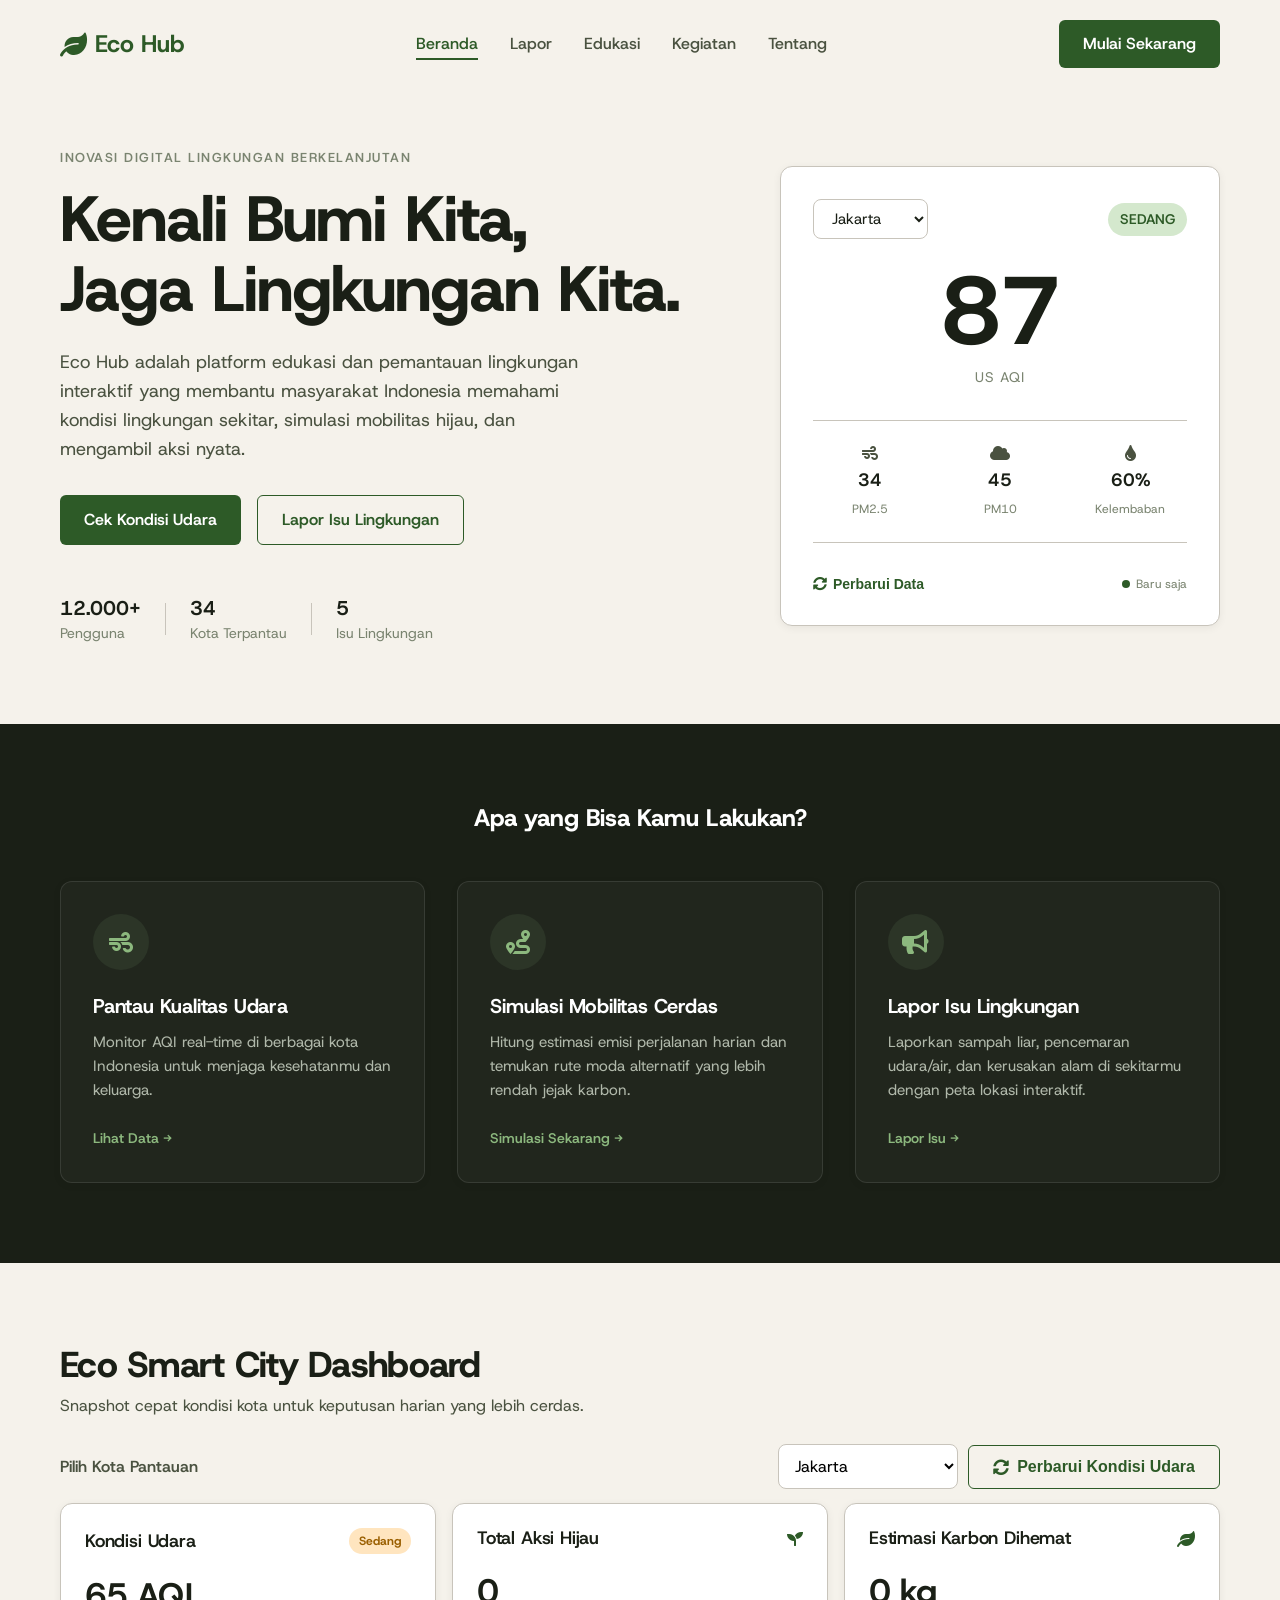
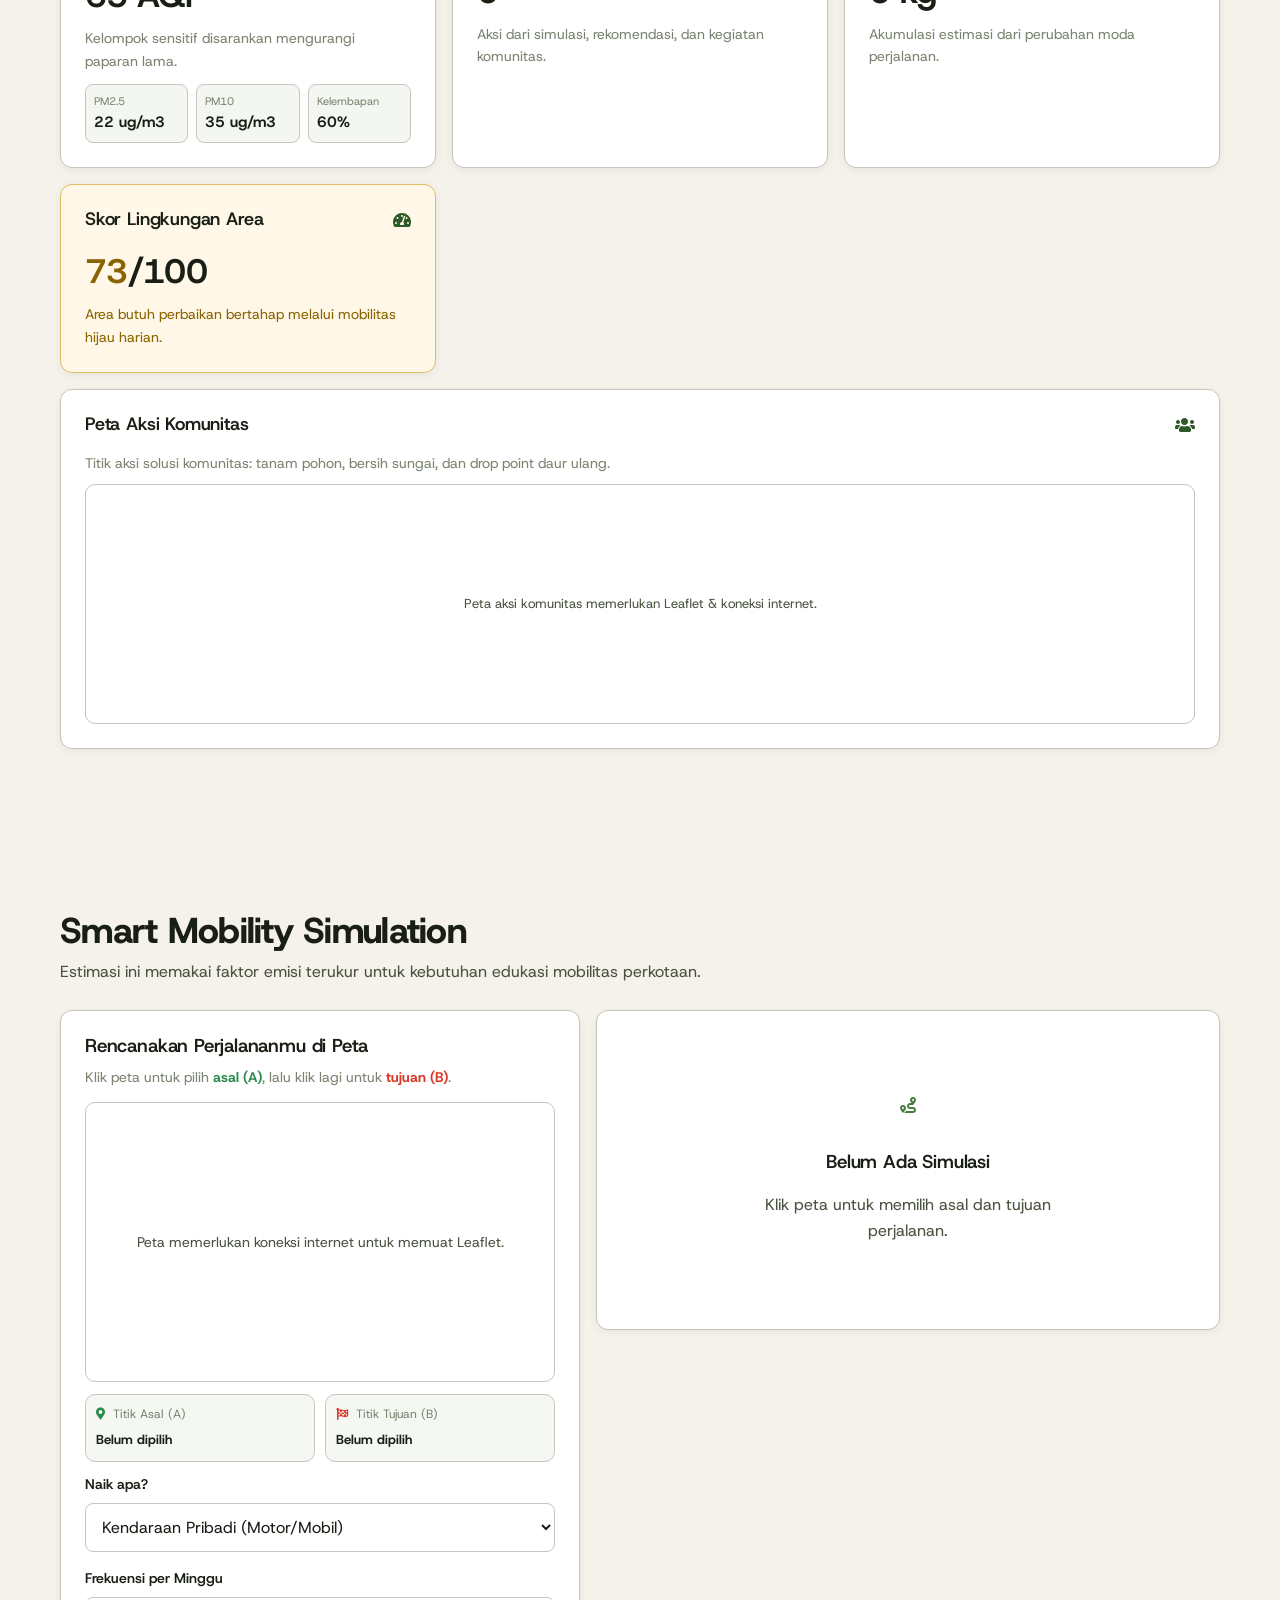
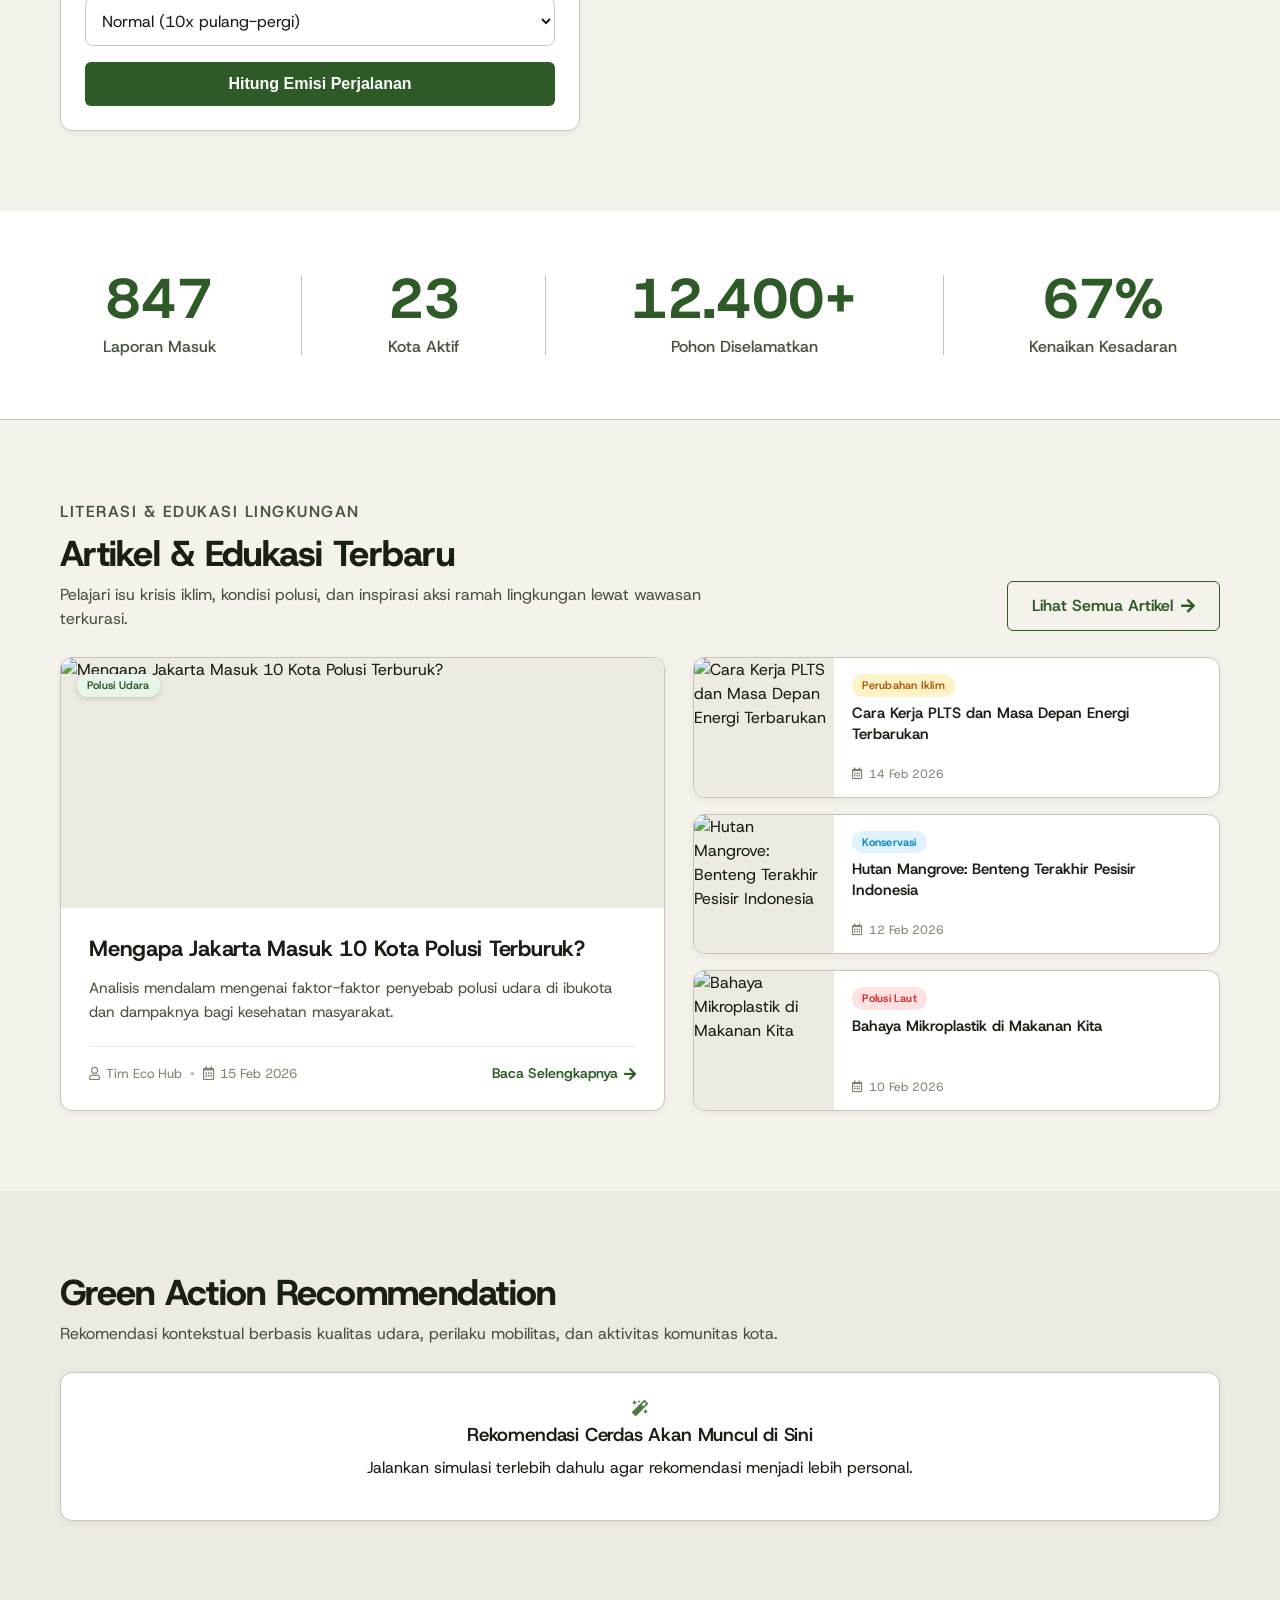
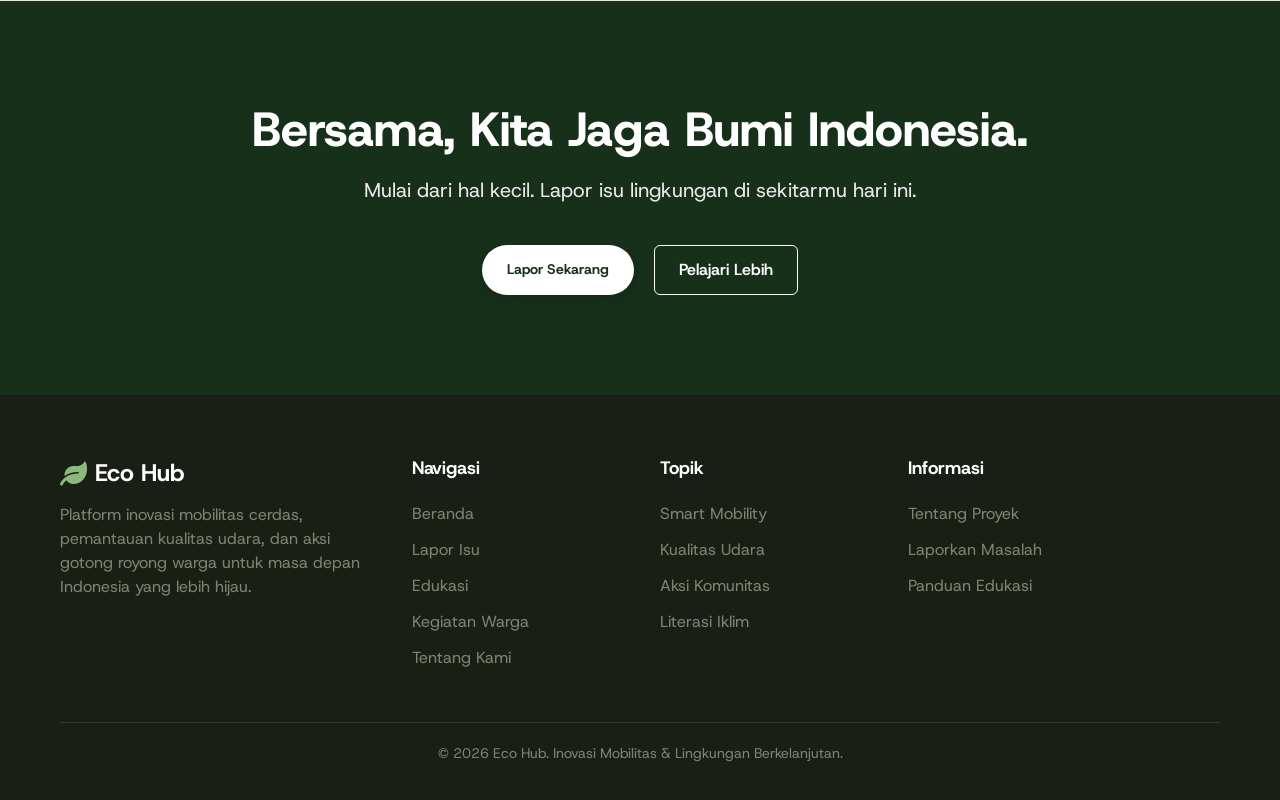
==== commit aca263eb: "style: remove overused eyebrow pill badge above hero banner titles across all pages" ====
--- a/index.html
+++ b/index.html
@@ -26,10 +26,10 @@
     />
 
     <!-- Stylesheets -->
-    <link rel="stylesheet" href="css/main.css?v=20261104_6" />
-    <link rel="stylesheet" href="css/components.css?v=20261104_6" />
-    <link rel="stylesheet" href="css/pages/home.css?v=20261104_6" />
-    <link rel="stylesheet" href="css/pages/mobility.css?v=20261104_6" />
+    <link rel="stylesheet" href="css/main.css?v=20261104_7" />
+    <link rel="stylesheet" href="css/components.css?v=20261104_7" />
+    <link rel="stylesheet" href="css/pages/home.css?v=20261104_7" />
+    <link rel="stylesheet" href="css/pages/mobility.css?v=20261104_7" />
   </head>
 
   <body>
--- a/css/main.css
+++ b/css/main.css
@@ -400,7 +400,7 @@
 
 .page-hero-subtext,
 .page-hero p.page-hero-subtext,
-.hero-subtext,
+.page-hero .hero-subtext,
 header.unified-banner .hero-subtext,
 header.unified-banner > .container > p {
   font-size: 16px !important;
--- a/css/components.css
+++ b/css/components.css
@@ -558,7 +558,7 @@
 
 .page-hero-subtext,
 .page-hero p.page-hero-subtext,
-.hero-subtext,
+.page-hero .hero-subtext,
 header.unified-banner .hero-subtext,
 header.unified-banner > .container > p {
   font-size: 16px !important;
--- a/css/pages/home.css
+++ b/css/pages/home.css
@@ -30,12 +30,14 @@
   letter-spacing: -1px;
 }
 
+.hero-content .hero-subtext,
 .hero-subtext {
-  font-size: 18px;
-  line-height: 1.6;
-  color: var(--color-text-secondary);
-  max-width: 540px;
-  margin-bottom: 32px;
+  font-size: 18px !important;
+  line-height: 1.6 !important;
+  color: var(--color-text-secondary, #5a6455) !important;
+  max-width: 540px !important;
+  margin-bottom: 32px !important;
+  text-align: left !important;
 }
 
 .hero-ctas {
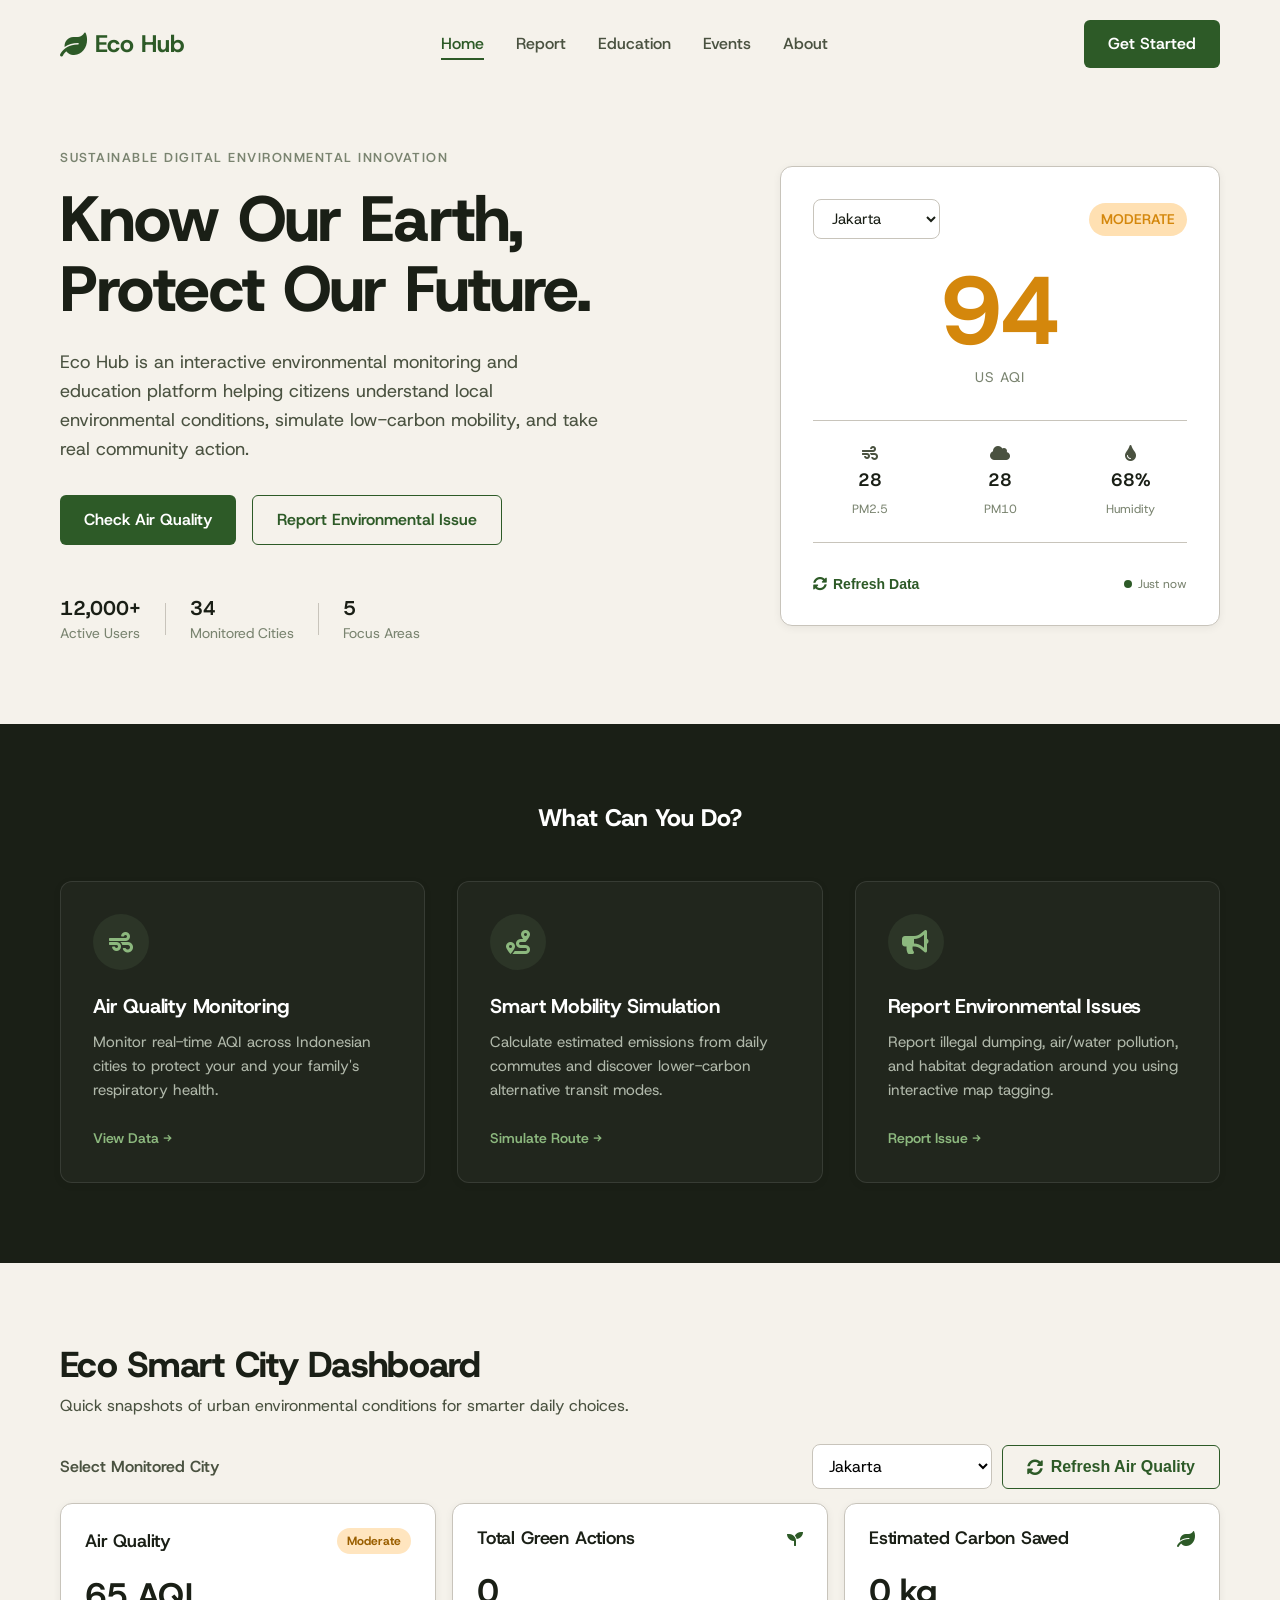
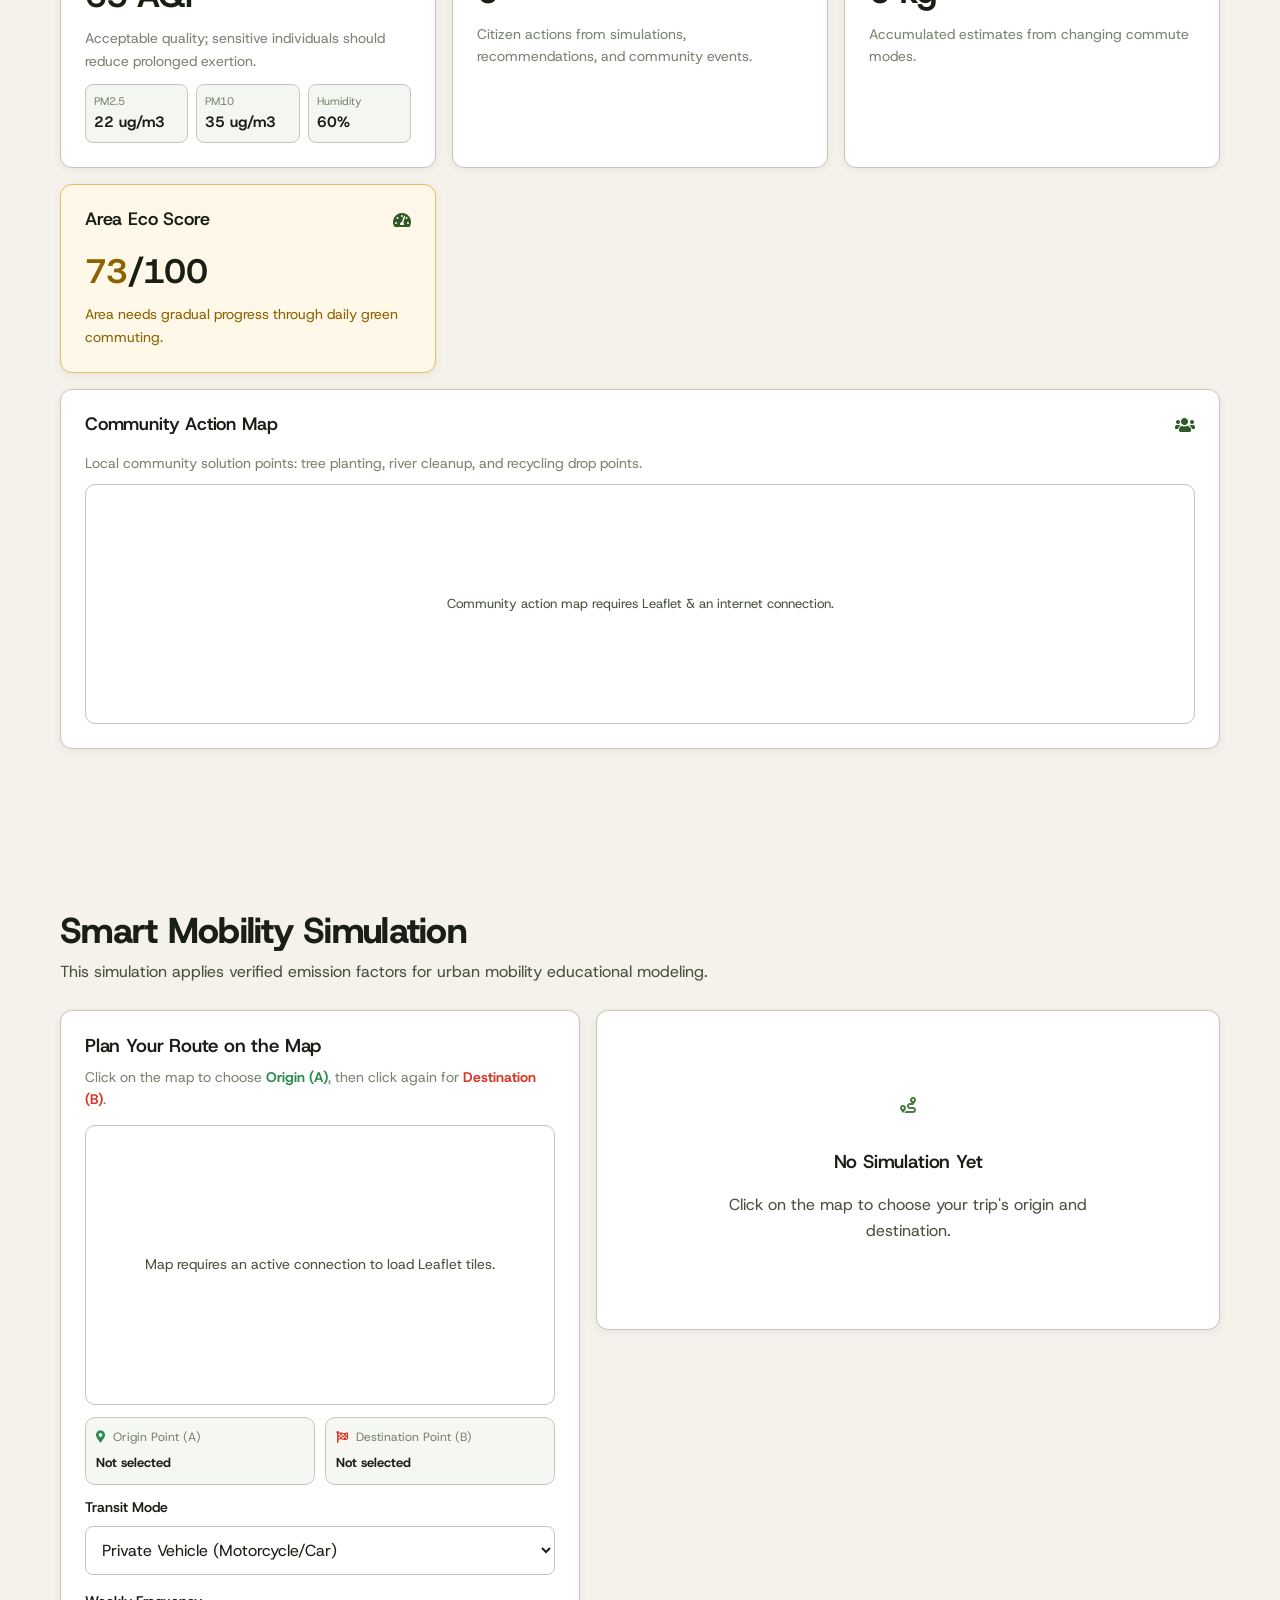
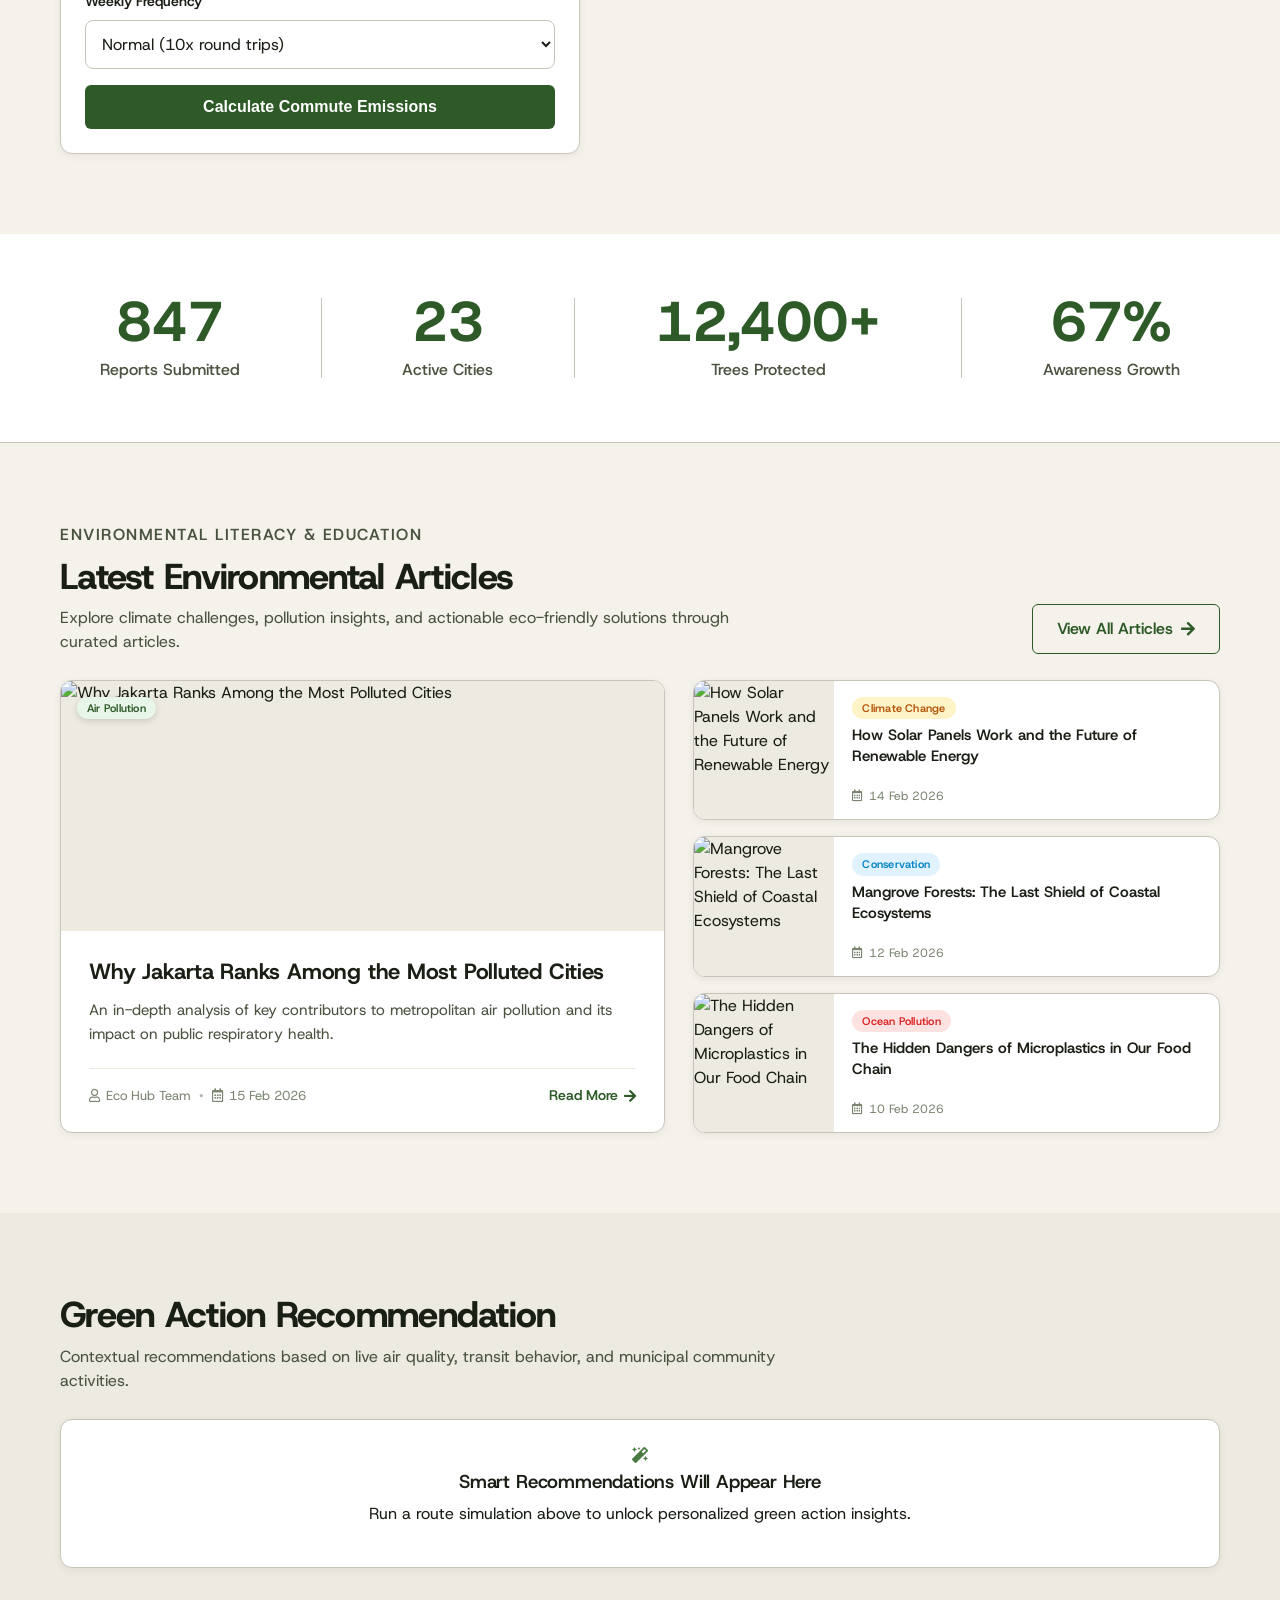
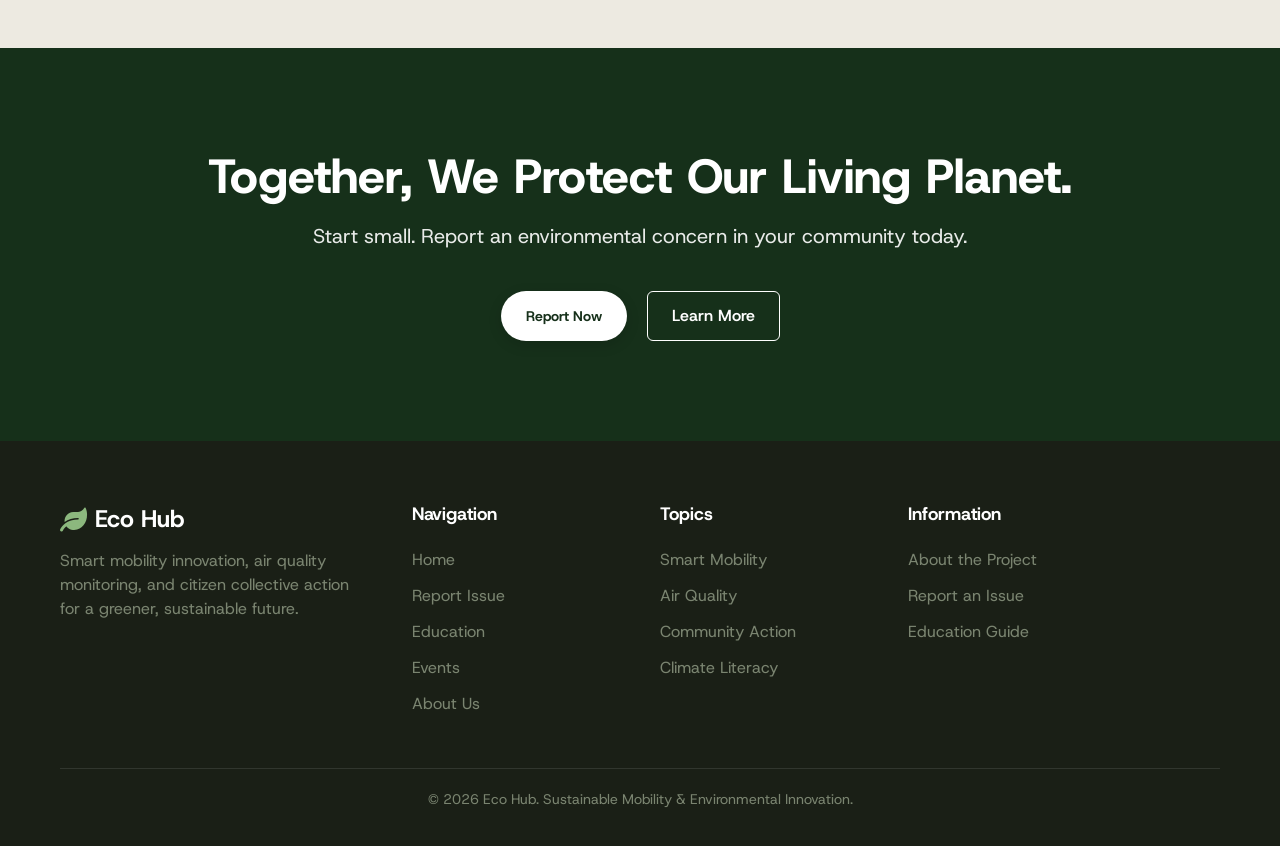
==== commit 476089ad: "feat(i18n): translate entire eco hub platform to english globally" ====
--- a/index.html
+++ b/index.html
@@ -1,13 +1,30 @@
 <!doctype html>
-<html lang="id">
+<html lang="en">
   <head>
     <meta charset="UTF-8" />
     <meta name="viewport" content="width=device-width, initial-scale=1.0" />
-    <title>Eco Hub — Kenali Bumi Kita, Jaga Lingkungan Kita</title>
+    <title>Eco Hub — Know Our Earth, Protect Our Future</title>
     <meta
       name="description"
-      content="Platform edukasi dan pemantauan lingkungan interaktif untuk Indonesia. Cek kualitas udara, simulasi mobilitas hijau, dan lapor isu lingkungan."
+      content="Interactive environmental education and monitoring platform. Check real-time air quality, simulate green mobility, and report environmental issues."
     />
+
+    <!-- Favicon & PWA -->
+    <link rel="icon" type="image/png" href="assets/icon-192.png" />
+    <link rel="apple-touch-icon" href="assets/icon-192.png" />
+    <link rel="manifest" href="manifest.json" />
+    <meta name="theme-color" content="#16301a" />
+
+    <!-- Open Graph / Social Sharing -->
+    <meta property="og:type" content="website" />
+    <meta property="og:site_name" content="Eco Hub" />
+    <meta property="og:title" content="Eco Hub — Know Our Earth, Protect Our Future" />
+    <meta property="og:description" content="Interactive environmental education and monitoring platform. Check real-time air quality, simulate green mobility, and report environmental issues." />
+    <meta property="og:image" content="assets/icon-512.png" />
+    <meta name="twitter:card" content="summary" />
+    <meta name="twitter:title" content="Eco Hub — Know Our Earth, Protect Our Future" />
+    <meta name="twitter:description" content="Interactive environmental education and monitoring platform. Check real-time air quality, simulate green mobility, and report environmental issues." />
+    <meta name="twitter:image" content="assets/icon-512.png" />
 
     <!-- Fonts -->
     <link rel="preconnect" href="https://fonts.googleapis.com" />
@@ -26,10 +43,10 @@
     />
 
     <!-- Stylesheets -->
-    <link rel="stylesheet" href="css/main.css?v=20261104_7" />
-    <link rel="stylesheet" href="css/components.css?v=20261104_7" />
-    <link rel="stylesheet" href="css/pages/home.css?v=20261104_7" />
-    <link rel="stylesheet" href="css/pages/mobility.css?v=20261104_7" />
+    <link rel="stylesheet" href="css/main.css?v=20261104_release" />
+    <link rel="stylesheet" href="css/components.css?v=20261104_release" />
+    <link rel="stylesheet" href="css/pages/home.css?v=20261104_release" />
+    <link rel="stylesheet" href="css/pages/mobility.css?v=20261104_release" />
   </head>
 
   <body>
@@ -42,16 +59,16 @@
         </a>
 
         <div class="nav-menu hide-mobile">
-          <a href="index.html" class="nav-link active">Beranda</a>
-          <a href="lapor.html" class="nav-link">Lapor</a>
-          <a href="konten.html" class="nav-link">Edukasi</a>
-          <a href="kegiatan.html" class="nav-link">Kegiatan</a>
-          <a href="about.html" class="nav-link">Tentang</a>
-        </div>
-
-        <a href="index.html#mobility-sim" class="btn btn-primary hide-mobile">Mulai Sekarang</a>
-
-        <button class="hamburger" aria-label="Buka Menu Navigasi" type="button">
+          <a href="index.html" class="nav-link active">Home</a>
+          <a href="lapor.html" class="nav-link">Report</a>
+          <a href="konten.html" class="nav-link">Education</a>
+          <a href="kegiatan.html" class="nav-link">Events</a>
+          <a href="about.html" class="nav-link">About</a>
+        </div>
+
+        <a href="index.html#mobility-sim" class="btn btn-primary hide-mobile">Get Started</a>
+
+        <button class="hamburger" aria-label="Open Navigation Menu" type="button">
           <span></span>
           <span></span>
           <span></span>
@@ -63,55 +80,56 @@
     <div class="mobile-menu-overlay"></div>
     <div class="mobile-menu">
       <div class="mobile-nav-list">
-        <a href="index.html" class="mobile-nav-link active">Beranda</a>
-        <a href="lapor.html" class="mobile-nav-link">Lapor</a>
-        <a href="konten.html" class="mobile-nav-link">Edukasi</a>
-        <a href="kegiatan.html" class="mobile-nav-link">Kegiatan</a>
-        <a href="about.html" class="mobile-nav-link">Tentang</a>
-        <a href="index.html#mobility-sim" class="btn btn-primary btn-full" style="margin-top: 20px">Mulai Sekarang</a>
+        <a href="index.html" class="mobile-nav-link active">Home</a>
+        <a href="lapor.html" class="mobile-nav-link">Report</a>
+        <a href="konten.html" class="mobile-nav-link">Education</a>
+        <a href="kegiatan.html" class="mobile-nav-link">Events</a>
+        <a href="about.html" class="mobile-nav-link">About</a>
+        <a href="index.html#mobility-sim" class="btn btn-primary btn-full" style="margin-top: 20px">Get Started</a>
       </div>
     </div>
 
-    <!-- Hero Section (seperti refindex.html) -->
+    <!-- Hero Section -->
     <section class="hero-section section">
       <div class="container hero-grid">
         <div class="hero-content fade-up">
-          <p class="eyebrow">INOVASI DIGITAL LINGKUNGAN BERKELANJUTAN</p>
-          <h1>Kenali Bumi Kita,<br />Jaga Lingkungan Kita.</h1>
+          <p class="eyebrow">SUSTAINABLE DIGITAL ENVIRONMENTAL INNOVATION</p>
+          <h1>Know Our Earth,<br />Protect Our Future.</h1>
           <p class="hero-subtext">
-            Eco Hub adalah platform edukasi dan pemantauan lingkungan interaktif
-            yang membantu masyarakat Indonesia memahami kondisi lingkungan sekitar,
-            simulasi mobilitas hijau, dan mengambil aksi nyata.
+            Eco Hub is an interactive environmental monitoring and education platform
+            helping citizens understand local environmental conditions,
+            simulate low-carbon mobility, and take real community action.
           </p>
 
           <div class="hero-ctas">
-            <a href="#aqi-widget" class="btn btn-primary">Cek Kondisi Udara</a>
-            <a href="lapor.html" class="btn btn-outline">Lapor Isu Lingkungan</a>
+            <a href="#aqi-widget" class="btn btn-primary">Check Air Quality</a>
+            <a href="lapor.html" class="btn btn-outline">Report Environmental Issue</a>
           </div>
 
           <div class="hero-stats">
             <div class="stat-item">
-              <span class="stat-val">12.000+</span>
-              <span class="stat-lbl">Pengguna</span>
+              <span class="stat-val">12,000+</span>
+              <span class="stat-lbl">Active Users</span>
             </div>
             <div class="stat-divider"></div>
             <div class="stat-item">
               <span class="stat-val">34</span>
-              <span class="stat-lbl">Kota Terpantau</span>
+              <span class="stat-lbl">Monitored Cities</span>
             </div>
             <div class="stat-divider"></div>
             <div class="stat-item">
               <span class="stat-val">5</span>
-              <span class="stat-lbl">Isu Lingkungan</span>
-            </div>
-          </div>
-        </div>
-
-        <div class="hero-visual fade-up" style="animation-delay: 0.2s">
+              <span class="stat-lbl">Focus Areas</span>
+            </div>
+          </div>
+        </div>
+
+        <div class="hero-visual fade-up" style="animation-delay: 0.2s; position: relative;">
+          <span id="aqi" style="position: absolute; top: -85px; left: 0; visibility: hidden; pointer-events: none;"></span>
           <div id="aqi-widget" class="aqi-card card">
             <div class="aqi-header">
               <div class="city-selector">
-                <select id="city-select" aria-label="Pilih Kota">
+                <select id="city-select" aria-label="Select City">
                   <option value="Jakarta">Jakarta</option>
                   <option value="Bandung">Bandung</option>
                   <option value="Surabaya">Surabaya</option>
@@ -119,7 +137,7 @@
                   <option value="Makassar">Makassar</option>
                 </select>
               </div>
-              <span id="aqi-status-badge" class="status-badge">Sedang</span>
+              <span id="aqi-status-badge" class="status-badge">Moderate</span>
             </div>
 
             <div class="aqi-main">
@@ -141,16 +159,16 @@
               <div class="detail-item">
                 <i class="fas fa-tint" aria-hidden="true"></i>
                 <span id="humidity-val">60%</span>
-                <small>Kelembaban</small>
+                <small>Humidity</small>
               </div>
             </div>
 
             <div class="aqi-footer">
               <button id="refresh-aqi" class="btn-refresh" type="button">
-                <i class="fas fa-sync-alt" aria-hidden="true"></i> Perbarui Data
+                <i class="fas fa-sync-alt" aria-hidden="true"></i> Refresh Data
               </button>
               <span class="last-updated">
-                <span class="blink-dot"></span> Baru saja
+                <span class="blink-dot"></span> Just now
               </span>
             </div>
           </div>
@@ -158,11 +176,11 @@
       </div>
     </section>
 
-    <!-- Features Section: Apa yang Bisa Kamu Lakukan? -->
+    <!-- Features Section: What Can You Do? -->
     <section class="features-section section">
       <div class="container">
         <h2 class="text-white text-center fade-up" style="margin-bottom: 48px">
-          Apa yang Bisa Kamu Lakukan?
+          What Can You Do?
         </h2>
         <div class="grid features-grid">
           <!-- Feature 1 -->
@@ -170,12 +188,12 @@
             <div class="feature-icon">
               <i class="fas fa-wind" style="color: var(--color-green-light); font-size: 24px;"></i>
             </div>
-            <h3>Pantau Kualitas Udara</h3>
+            <h3>Air Quality Monitoring</h3>
             <p>
-              Monitor AQI real-time di berbagai kota Indonesia untuk menjaga
-              kesehatanmu dan keluarga.
+              Monitor real-time AQI across Indonesian cities to protect your and your family's
+              respiratory health.
             </p>
-            <a href="#city-dashboard" class="feature-link">Lihat Data →</a>
+            <a href="#city-dashboard" class="feature-link">View Data →</a>
           </div>
 
           <!-- Feature 2 -->
@@ -183,12 +201,12 @@
             <div class="feature-icon">
               <i class="fas fa-route" style="color: var(--color-green-light); font-size: 24px;"></i>
             </div>
-            <h3>Simulasi Mobilitas Cerdas</h3>
+            <h3>Smart Mobility Simulation</h3>
             <p>
-              Hitung estimasi emisi perjalanan harian dan temukan rute moda alternatif
-              yang lebih rendah jejak karbon.
+              Calculate estimated emissions from daily commutes and discover lower-carbon alternative
+              transit modes.
             </p>
-            <a href="#mobility-sim" class="feature-link">Simulasi Sekarang →</a>
+            <a href="#mobility-sim" class="feature-link">Simulate Route →</a>
           </div>
 
           <!-- Feature 3 -->
@@ -196,12 +214,12 @@
             <div class="feature-icon">
               <i class="fas fa-bullhorn" style="color: var(--color-green-light); font-size: 24px;"></i>
             </div>
-            <h3>Lapor Isu Lingkungan</h3>
+            <h3>Report Environmental Issues</h3>
             <p>
-              Laporkan sampah liar, pencemaran udara/air, dan kerusakan alam di sekitarmu
-              dengan peta lokasi interaktif.
+              Report illegal dumping, air/water pollution, and habitat degradation around you
+              using interactive map tagging.
             </p>
-            <a href="lapor.html" class="feature-link">Lapor Isu →</a>
+            <a href="lapor.html" class="feature-link">Report Issue →</a>
           </div>
         </div>
       </div>
@@ -212,13 +230,13 @@
       <div class="container">
         <div class="section-head fade-up">
           <h2>Eco Smart City Dashboard</h2>
-          <p>Snapshot cepat kondisi kota untuk keputusan harian yang lebih cerdas.</p>
+          <p>Quick snapshots of urban environmental conditions for smarter daily choices.</p>
         </div>
 
         <div class="dashboard-toolbar fade-up" style="animation-delay: 0.05s">
-          <label for="dashboard-city-select">Pilih Kota Pantauan</label>
+          <label for="dashboard-city-select">Select Monitored City</label>
           <div class="toolbar-controls">
-            <select id="dashboard-city-select" aria-label="Pilih kota untuk kondisi udara">
+            <select id="dashboard-city-select" aria-label="Select city for air quality conditions">
               <option value="Jakarta">Jakarta</option>
               <option value="Bandung">Bandung</option>
               <option value="Bekasi">Bekasi</option>
@@ -242,7 +260,7 @@
             </select>
             <button id="refresh-dashboard-aqi" class="btn btn-outline" type="button">
               <i class="fas fa-sync-alt" size="16" aria-hidden="true"></i>
-              <span class="btn-label">Perbarui Kondisi Udara</span>
+              <span class="btn-label">Refresh Air Quality</span>
             </button>
           </div>
         </div>
@@ -250,11 +268,11 @@
         <div class="dashboard-grid">
           <article class="city-widget card dashboard-card-air fade-up" style="animation-delay: 0.1s">
             <div class="widget-head">
-              <h3>Kondisi Udara</h3>
-              <span id="aqi-badge" class="state-chip">Memuat...</span>
+              <h3>Air Quality</h3>
+              <span id="aqi-badge" class="state-chip">Loading...</span>
             </div>
             <div class="widget-value"><span id="dashboard-aqi">--</span> AQI</div>
-            <p id="aqi-desc" class="widget-note">Data sedang disiapkan.</p>
+            <p id="aqi-desc" class="widget-note">Data is being prepared.</p>
             <div class="air-detail-grid">
               <div>
                 <small>PM2.5</small>
@@ -265,50 +283,50 @@
                 <strong id="dashboard-pm10">--</strong>
               </div>
               <div>
-                <small>Kelembapan</small>
+                <small>Humidity</small>
                 <strong id="dashboard-humidity">--</strong>
               </div>
             </div>
           </article>
 
           <details id="dashboard-more-mobile" class="dashboard-more-toggle fade-up" style="animation-delay: 0.12s">
-            <summary>Lihat Selengkapnya</summary>
+            <summary>View More Metrics</summary>
           </details>
 
           <article class="city-widget card dashboard-card-actions fade-up" style="animation-delay: 0.25s">
             <div class="widget-head">
-              <h3>Total Aksi Hijau</h3>
+              <h3>Total Green Actions</h3>
               <i class="fas fa-seedling"></i>
             </div>
             <div class="widget-value" id="dashboard-actions">0</div>
-            <p class="widget-note">Aksi dari simulasi, rekomendasi, dan kegiatan komunitas.</p>
+            <p class="widget-note">Citizen actions from simulations, recommendations, and community events.</p>
           </article>
 
           <article class="city-widget card dashboard-card-saved mobile-more-item fade-up" style="animation-delay: 0.3s">
             <div class="widget-head">
-              <h3>Estimasi Karbon Dihemat</h3>
+              <h3>Estimated Carbon Saved</h3>
               <i class="fas fa-leaf"></i>
             </div>
             <div class="widget-value"><span id="dashboard-saved">0</span> kg</div>
-            <p class="widget-note">Akumulasi estimasi dari perubahan moda perjalanan.</p>
+            <p class="widget-note">Accumulated estimates from changing commute modes.</p>
           </article>
 
           <article class="city-widget card dashboard-card-score fade-up" style="animation-delay: 0.35s">
             <div class="widget-head">
-              <h3>Skor Lingkungan Area</h3>
+              <h3>Area Eco Score</h3>
               <i class="fas fa-tachometer-alt"></i>
             </div>
             <div class="widget-value"><span id="area-score">--</span>/100</div>
-            <p id="area-score-note" class="widget-note">Menunggu data AQI area.</p>
+            <p id="area-score-note" class="widget-note">Awaiting local AQI data.</p>
           </article>
 
           <article class="city-widget card action-map-widget mobile-more-item fade-up" style="animation-delay: 0.4s">
             <div class="widget-head">
-              <h3>Peta Aksi Komunitas</h3>
+              <h3>Community Action Map</h3>
               <i class="fas fa-users"></i>
             </div>
-            <p class="widget-note">Titik aksi solusi komunitas: tanam pohon, bersih sungai, dan drop point daur ulang.</p>
-            <div id="community-action-map" class="community-action-map" aria-label="Peta aksi komunitas"></div>
+            <p class="widget-note">Local community solution points: tree planting, river cleanup, and recycling drop points.</p>
+            <div id="community-action-map" class="community-action-map" aria-label="Community action map"></div>
           </article>
         </div>
       </div>
@@ -319,105 +337,105 @@
       <div class="container">
         <div class="section-head fade-up">
           <h2>Smart Mobility Simulation</h2>
-          <p>Estimasi ini memakai faktor emisi terukur untuk kebutuhan edukasi mobilitas perkotaan.</p>
+          <p>This simulation applies verified emission factors for urban mobility educational modeling.</p>
         </div>
 
         <div class="mobility-layout">
           <form id="mobility-form" class="card mobility-form fade-up" aria-label="Form simulasi mobilitas">
             <div style="display: flex; justify-content: space-between; align-items: center; margin-bottom: 8px;">
-              <h3 style="margin: 0;">Rencanakan Perjalananmu di Peta</h3>
+              <h3 style="margin: 0;">Plan Your Route on the Map</h3>
               <button type="button" id="reset-points-btn" class="reset-points-btn" style="display: none;">
-                <i class="fas fa-undo-alt"></i> Reset Rute
+                <i class="fas fa-undo-alt"></i> Reset Route
               </button>
             </div>
             <p id="mobility-map-hint" class="widget-note">
-              Klik peta untuk pilih <strong>asal (A)</strong>, lalu klik lagi untuk <strong>tujuan (B)</strong>.
+              Click on the map to set <strong>origin (A)</strong>, then click again for <strong>destination (B)</strong>.
             </p>
 
-            <div id="mobility-map" class="mobility-map" aria-label="Peta rute mobilitas"></div>
+            <div id="mobility-map" class="mobility-map" aria-label="Mobility route map"></div>
 
             <div class="point-grid">
               <div class="point-pill" id="from-point-pill">
-                <span><i class="fas fa-map-marker-alt" style="color: #2d8a4e; margin-right: 4px;"></i> Titik Asal (A)</span>
-                <strong id="from-point-label">Belum dipilih</strong>
+                <span><i class="fas fa-map-marker-alt" style="color: #2d8a4e; margin-right: 4px;"></i> Origin Point (A)</span>
+                <strong id="from-point-label">Not selected</strong>
               </div>
               <div class="point-pill" id="to-point-pill">
-                <span><i class="fas fa-flag-checkered" style="color: #d93829; margin-right: 4px;"></i> Titik Tujuan (B)</span>
-                <strong id="to-point-label">Belum dipilih</strong>
+                <span><i class="fas fa-flag-checkered" style="color: #d93829; margin-right: 4px;"></i> Destination Point (B)</span>
+                <strong id="to-point-label">Not selected</strong>
               </div>
             </div>
 
             <div class="form-group">
-              <label for="mode-select">Naik apa?</label>
+              <label for="mode-select">Transit Mode</label>
               <select id="mode-select" required>
-                <option value="walk">Jalan Kaki</option>
-                <option value="bike">Sepeda</option>
-                <option value="bus">Bus / Transportasi Umum</option>
+                <option value="walk">Walking</option>
+                <option value="bike">Bicycle</option>
+                <option value="bus">Public Bus / Transit</option>
                 <option value="carpool">Carpool</option>
-                <option value="motor" selected>Kendaraan Pribadi (Motor/Mobil)</option>
+                <option value="motor" selected>Private Vehicle (Motorcycle/Car)</option>
               </select>
             </div>
 
             <div class="form-group">
-              <label for="trips-week">Frekuensi per Minggu</label>
+              <label for="trips-week">Weekly Frequency</label>
               <select id="trips-week">
-                <option value="5">Ringan (5x pulang-pergi)</option>
-                <option value="10" selected>Normal (10x pulang-pergi)</option>
-                <option value="14">Padat (14x pulang-pergi)</option>
+                <option value="5">Light (5x round trips)</option>
+                <option value="10" selected>Normal (10x round trips)</option>
+                <option value="14">Heavy (14x round trips)</option>
               </select>
             </div>
 
-            <button id="simulate-btn" type="submit" class="btn btn-primary btn-full" disabled>Hitung Emisi Perjalanan</button>
+            <button id="simulate-btn" type="submit" class="btn btn-primary btn-full" disabled>Calculate Commute Emissions</button>
           </form>
 
           <div class="mobility-result-col">
             <article id="mobility-empty" class="card empty-state fade-up" style="animation-delay: 0.1s">
               <i class="fas fa-route"></i>
-              <h3>Belum Ada Simulasi</h3>
-              <p>Isi parameter perjalanan untuk melihat perbandingan emisi dan insight personal.</p>
+              <h3>No Simulation Yet</h3>
+              <p>Fill in commute parameters to view emission comparisons and personalized insights.</p>
             </article>
 
             <article id="mobility-result" class="card result-card hidden" aria-live="polite">
               <div class="result-head">
-                <h3>Ringkasan Simulasi</h3>
-                <span id="result-tag" class="state-chip good">Potensi Hemat Tinggi</span>
+                <h3>Simulation Summary</h3>
+                <span id="result-tag" class="state-chip good">High Savings Potential</span>
               </div>
 
               <div class="route-grid">
                 <div>
-                  <div class="result-label">Jarak Rute</div>
+                  <div class="result-label">Route Distance</div>
                   <div class="result-number"><span id="route-distance">0</span> km</div>
                 </div>
                 <div>
-                  <div class="result-label">Estimasi Waktu</div>
+                  <div class="result-label">Estimated Time</div>
                   <div class="result-number"><span id="route-eta">0m</span></div>
                 </div>
               </div>
 
               <div class="result-grid">
                 <div>
-                  <div class="result-label">Emisi Pilihanmu</div>
-                  <div class="result-number"><span id="current-emission">0</span> kg/minggu</div>
+                  <div class="result-label">Your Selected Emissions</div>
+                  <div class="result-number"><span id="current-emission">0</span> kg/week</div>
                 </div>
                 <div>
-                  <div class="result-label">Emisi Moda Saran</div>
-                  <div class="result-number"><span id="target-emission">0</span> kg/minggu</div>
+                  <div class="result-label">Recommended Mode Emissions</div>
+                  <div class="result-number"><span id="target-emission">0</span> kg/week</div>
                 </div>
                 <div>
-                  <div class="result-label">Penghematan</div>
-                  <div class="result-number text-primary"><span id="saved-emission">0</span> kg/minggu</div>
+                  <div class="result-label">Carbon Savings</div>
+                  <div class="result-number text-primary"><span id="saved-emission">0</span> kg/week</div>
                 </div>
               </div>
 
               <div id="simulation-insight" class="main-insight"></div>
               <div id="population-insight" class="sub-insight"></div>
               <details class="mode-details">
-                <summary>Lihat detail emisi per moda</summary>
-                <div id="mode-comparison" class="mode-comparison" aria-label="Perbandingan emisi antar moda"></div>
+                <summary>View emission breakdown by transit mode</summary>
+                <div id="mode-comparison" class="mode-comparison" aria-label="Emission comparison across transit modes"></div>
               </details>
 
               <div class="export-actions">
-                <button id="export-png-btn" type="button" class="btn btn-outline"><i class="fas fa-print"></i> Cetak Ringkasan</button>
+                <button id="export-png-btn" type="button" class="btn btn-outline"><i class="fas fa-print"></i> Print Summary</button>
               </div>
             </article>
           </div>
@@ -425,18 +443,18 @@
       </div>
     </section>
 
-    <!-- Stats Section (di bawah Smart Mobility Simulation) -->
+    <!-- Stats Section -->
     <section class="stats-section section">
       <div class="container">
         <div class="stats-row">
           <div class="stat-block fade-up">
             <span class="stat-number count-up" data-target="847">0</span>
-            <span class="stat-label">Laporan Masuk</span>
+            <span class="stat-label">Reports Submitted</span>
           </div>
           <div class="stat-divider-lg"></div>
           <div class="stat-block fade-up" style="animation-delay: 0.1s">
             <span class="stat-number count-up" data-target="23">0</span>
-            <span class="stat-label">Kota Aktif</span>
+            <span class="stat-label">Active Cities</span>
           </div>
           <div class="stat-divider-lg"></div>
           <div class="stat-block fade-up" style="animation-delay: 0.2s">
@@ -446,32 +464,32 @@
               data-suffix="+"
               >0</span
             >
-            <span class="stat-label">Pohon Diselamatkan</span>
+            <span class="stat-label">Trees Protected</span>
           </div>
           <div class="stat-divider-lg"></div>
           <div class="stat-block fade-up" style="animation-delay: 0.3s">
             <span class="stat-number count-up" data-target="67" data-suffix="%"
               >0</span
             >
-            <span class="stat-label">Kenaikan Kesadaran</span>
+            <span class="stat-label">Awareness Growth</span>
           </div>
         </div>
       </div>
     </section>
 
-    <!-- Section Artikel & Edukasi Terbaru -->
+    <!-- Section Latest Articles & Education -->
     <section class="articles-section section">
       <div class="container">
         <div class="section-head section-head-row fade-up">
           <div class="section-head-text">
-            <p class="eyebrow">Literasi &amp; Edukasi Lingkungan</p>
-            <h2>Artikel &amp; Edukasi Terbaru</h2>
+            <p class="eyebrow">Environmental Literacy &amp; Education</p>
+            <h2>Latest Environmental Articles</h2>
             <p>
-              Pelajari isu krisis iklim, kondisi polusi, dan inspirasi aksi ramah lingkungan lewat wawasan terkurasi.
+              Explore climate challenges, pollution insights, and actionable eco-friendly solutions through curated articles.
             </p>
           </div>
           <a href="konten.html" class="btn btn-outline section-head-btn">
-            <span>Lihat Semua Artikel</span>
+            <span>View All Articles</span>
             <i class="fas fa-arrow-right"></i>
           </a>
         </div>
@@ -479,33 +497,33 @@
         <div class="articles-grid">
           <!-- Featured Article -->
           <a
-            href="artikel.html?q=Pencemaran_udara&title=Mengapa%20Jakarta%20Masuk%2010%20Kota%20Polusi%20Terburuk%3F&img=https%3A%2F%2Fimages.unsplash.com%2Fphoto-1698128827557-0b05ccb18fbf%3Fauto%3Dformat%26fit%3Dcrop%26q%3D80%26w%3D600"
+            href="artikel.html?q=Air_pollution&title=Why%20Jakarta%20Ranks%20Among%20the%20Most%20Polluted%20Cities&img=https%3A%2F%2Fimages.unsplash.com%2Fphoto-1698128827557-0b05ccb18fbf%3Fauto%3Dformat%26fit%3Dcrop%26q%3D80%26w%3D600"
             class="article-card featured fade-up"
-            aria-label="Baca artikel Mengapa Jakarta Masuk 10 Kota Polusi Terburuk?"
+            aria-label="Read article: Why Jakarta Ranks Among the Most Polluted Cities"
           >
             <div class="article-thumb">
               <img
                 src="https://images.unsplash.com/photo-1698128827557-0b05ccb18fbf?auto=format&fit=crop&q=80&w=600"
-                alt="Mengapa Jakarta Masuk 10 Kota Polusi Terburuk?"
+                alt="Why Jakarta Ranks Among the Most Polluted Cities"
                 loading="lazy"
               />
-              <span class="badge badge-green">Polusi Udara</span>
+              <span class="badge badge-green">Air Pollution</span>
             </div>
             <div class="article-content">
-              <h3>Mengapa Jakarta Masuk 10 Kota Polusi Terburuk?</h3>
+              <h3>Why Jakarta Ranks Among the Most Polluted Cities</h3>
               <p>
-                Analisis mendalam mengenai faktor-faktor penyebab polusi udara di ibukota dan dampaknya bagi kesehatan masyarakat.
+                An in-depth analysis of key contributors to metropolitan air pollution and its impact on public respiratory health.
               </p>
               <div class="article-footer-row">
                 <div class="article-meta">
                   <i class="far fa-user"></i>
-                  <span>Tim Eco Hub</span>
+                  <span>Eco Hub Team</span>
                   <span class="meta-dot">•</span>
                   <i class="far fa-calendar-alt"></i>
                   <span>15 Feb 2026</span>
                 </div>
                 <span class="read-more">
-                  Baca Selengkapnya <i class="fas fa-arrow-right"></i>
+                  Read More <i class="fas fa-arrow-right"></i>
                 </span>
               </div>
             </div>
@@ -515,23 +533,23 @@
           <div class="side-articles">
             <!-- 1 -->
             <a
-              href="artikel.html?q=Energi_surya&title=Cara%20Kerja%20PLTS%20dan%20Masa%20Depan%20Energi%20Terbarukan&img=https%3A%2F%2Fimages.unsplash.com%2Fphoto-1509391366360-2e959784a276%3Fauto%3Dformat%26fit%3Dcrop%26q%3D80%26w%3D600"
+              href="artikel.html?q=Solar_power&title=How%20Solar%20Panels%20Work%20and%20the%20Future%20of%20Renewable%20Energy&img=https%3A%2F%2Fimages.unsplash.com%2Fphoto-1509391366360-2e959784a276%3Fauto%3Dformat%26fit%3Dcrop%26q%3D80%26w%3D600"
               class="article-card small fade-up"
               style="animation-delay: 0.1s"
-              aria-label="Baca artikel Cara Kerja PLTS dan Masa Depan Energi Terbarukan"
+              aria-label="Read article: How Solar Panels Work and the Future of Renewable Energy"
             >
               <div class="article-thumb-small">
                 <img
                   src="https://images.unsplash.com/photo-1509391366360-2e959784a276?auto=format&fit=crop&q=80&w=600"
-                  alt="Cara Kerja PLTS dan Masa Depan Energi Terbarukan"
+                  alt="How Solar Panels Work and the Future of Renewable Energy"
                   loading="lazy"
                 />
               </div>
               <div class="article-content-small">
                 <div class="article-card-header">
-                  <span class="badge badge-amber">Perubahan Iklim</span>
-                </div>
-                <h4>Cara Kerja PLTS dan Masa Depan Energi Terbarukan</h4>
+                  <span class="badge badge-amber">Climate Change</span>
+                </div>
+                <h4>How Solar Panels Work and the Future of Renewable Energy</h4>
                 <div class="article-meta">
                   <i class="far fa-calendar-alt"></i>
                   <span>14 Feb 2026</span>
@@ -541,23 +559,23 @@
 
             <!-- 2 -->
             <a
-              href="artikel.html?q=Hutan_bakau&title=Hutan%20Mangrove%3A%20Benteng%20Terakhir%20Pesisir%20Indonesia&img=https%3A%2F%2Fimages.unsplash.com%2Fphoto-1589556183130-530470785fab%3Fauto%3Dformat%26fit%3Dcrop%26q%3D80%26w%3D600"
+              href="artikel.html?q=Mangrove&title=Mangrove%20Forests%3A%20The%20Last%20Shield%20of%20Coastal%20Ecosystems&img=https%3A%2F%2Fimages.unsplash.com%2Fphoto-1589556183130-530470785fab%3Fauto%3Dformat%26fit%3Dcrop%26q%3D80%26w%3D600"
               class="article-card small fade-up"
               style="animation-delay: 0.2s"
-              aria-label="Baca artikel Hutan Mangrove: Benteng Terakhir Pesisir Indonesia"
+              aria-label="Read article: Mangrove Forests: The Last Shield of Coastal Ecosystems"
             >
               <div class="article-thumb-small">
                 <img
                   src="https://images.unsplash.com/photo-1589556183130-530470785fab?auto=format&fit=crop&q=80&w=600"
-                  alt="Hutan Mangrove: Benteng Terakhir Pesisir Indonesia"
+                  alt="Mangrove Forests: The Last Shield of Coastal Ecosystems"
                   loading="lazy"
                 />
               </div>
               <div class="article-content-small">
                 <div class="article-card-header">
-                  <span class="badge badge-blue">Konservasi</span>
-                </div>
-                <h4>Hutan Mangrove: Benteng Terakhir Pesisir Indonesia</h4>
+                  <span class="badge badge-blue">Conservation</span>
+                </div>
+                <h4>Mangrove Forests: The Last Shield of Coastal Ecosystems</h4>
                 <div class="article-meta">
                   <i class="far fa-calendar-alt"></i>
                   <span>12 Feb 2026</span>
@@ -567,23 +585,23 @@
 
             <!-- 3 -->
             <a
-              href="artikel.html?q=Mikroplastik&title=Bahaya%20Mikroplastik%20di%20Makanan%20Kita&img=https%3A%2F%2Fimages.unsplash.com%2Fphoto-1621451537084-482c73073a0f%3Fauto%3Dformat%26fit%3Dcrop%26q%3D80%26w%3D600"
+              href="artikel.html?q=Microplastics&title=The%20Hidden%20Dangers%20of%20Microplastics%20in%20Our%20Food%20Chain&img=https%3A%2F%2Fimages.unsplash.com%2Fphoto-1621451537084-482c73073a0f%3Fauto%3Dformat%26fit%3Dcrop%26q%3D80%26w%3D600"
               class="article-card small fade-up"
               style="animation-delay: 0.3s"
-              aria-label="Baca artikel Bahaya Mikroplastik di Makanan Kita"
+              aria-label="Read article: The Hidden Dangers of Microplastics in Our Food Chain"
             >
               <div class="article-thumb-small">
                 <img
                   src="https://images.unsplash.com/photo-1621451537084-482c73073a0f?auto=format&fit=crop&q=80&w=600"
-                  alt="Bahaya Mikroplastik di Makanan Kita"
+                  alt="The Hidden Dangers of Microplastics in Our Food Chain"
                   loading="lazy"
                 />
               </div>
               <div class="article-content-small">
                 <div class="article-card-header">
-                  <span class="badge badge-red">Polusi Laut</span>
-                </div>
-                <h4>Bahaya Mikroplastik di Makanan Kita</h4>
+                  <span class="badge badge-red">Ocean Pollution</span>
+                </div>
+                <h4>The Hidden Dangers of Microplastics in Our Food Chain</h4>
                 <div class="article-meta">
                   <i class="far fa-calendar-alt"></i>
                   <span>10 Feb 2026</span>
@@ -600,14 +618,14 @@
       <div class="container">
         <div class="section-head fade-up">
           <h2>Green Action Recommendation</h2>
-          <p>Rekomendasi kontekstual berbasis kualitas udara, perilaku mobilitas, dan aktivitas komunitas kota.</p>
+          <p>Contextual recommendations based on live air quality, transit behavior, and municipal community activities.</p>
         </div>
 
         <div id="recommendation-grid" class="recommendation-grid">
           <article class="card recommendation-empty fade-up">
             <i class="fas fa-magic"></i>
-            <h3>Rekomendasi Cerdas Akan Muncul di Sini</h3>
-            <p>Jalankan simulasi terlebih dahulu agar rekomendasi menjadi lebih personal.</p>
+            <h3>Smart Recommendations Will Appear Here</h3>
+            <p>Run a route simulation above to unlock personalized green action insights.</p>
           </article>
         </div>
       </div>
@@ -616,11 +634,11 @@
     <!-- CTA Banner -->
     <section class="cta-banner section">
       <div class="container text-center fade-up">
-        <h2>Bersama, Kita Jaga Bumi Indonesia.</h2>
-        <p>Mulai dari hal kecil. Lapor isu lingkungan di sekitarmu hari ini.</p>
+        <h2>Together, We Protect Our Living Planet.</h2>
+        <p>Start small. Report an environmental concern in your community today.</p>
         <div class="cta-buttons">
-          <a href="lapor.html" class="btn btn-white">Lapor Sekarang</a>
-          <a href="about.html" class="btn btn-outline-white">Pelajari Lebih</a>
+          <a href="lapor.html" class="btn btn-white">Report Now</a>
+          <a href="about.html" class="btn btn-outline-white">Learn More</a>
         </div>
       </div>
     </section>
@@ -635,43 +653,43 @@
               Eco Hub
             </a>
             <p class="footer-tagline">
-              Platform inovasi mobilitas cerdas, pemantauan kualitas udara, dan aksi gotong royong warga untuk masa depan Indonesia yang lebih hijau.
+              Smart mobility innovation, air quality monitoring, and citizen collective action for a greener, sustainable future.
             </p>
           </div>
 
           <div class="footer-links">
-            <div class="footer-heading">Navigasi</div>
+            <div class="footer-heading">Navigation</div>
             <ul>
-              <li><a href="index.html">Beranda</a></li>
-              <li><a href="lapor.html">Lapor Isu</a></li>
-              <li><a href="konten.html">Edukasi</a></li>
-              <li><a href="kegiatan.html">Kegiatan Warga</a></li>
-              <li><a href="about.html">Tentang Kami</a></li>
+              <li><a href="index.html">Home</a></li>
+              <li><a href="lapor.html">Report Issue</a></li>
+              <li><a href="konten.html">Education</a></li>
+              <li><a href="kegiatan.html">Events</a></li>
+              <li><a href="about.html">About Us</a></li>
             </ul>
           </div>
 
           <div class="footer-links">
-            <div class="footer-heading">Topik</div>
+            <div class="footer-heading">Topics</div>
             <ul>
               <li><a href="index.html#mobility-sim">Smart Mobility</a></li>
-              <li><a href="index.html#aqi">Kualitas Udara</a></li>
-              <li><a href="kegiatan.html">Aksi Komunitas</a></li>
-              <li><a href="konten.html">Literasi Iklim</a></li>
+              <li><a href="index.html#aqi">Air Quality</a></li>
+              <li><a href="kegiatan.html">Community Action</a></li>
+              <li><a href="konten.html">Climate Literacy</a></li>
             </ul>
           </div>
 
           <div class="footer-links">
-            <div class="footer-heading">Informasi</div>
+            <div class="footer-heading">Information</div>
             <ul>
-              <li><a href="about.html">Tentang Proyek</a></li>
-              <li><a href="lapor.html">Laporkan Masalah</a></li>
-              <li><a href="konten.html">Panduan Edukasi</a></li>
+              <li><a href="about.html">About the Project</a></li>
+              <li><a href="lapor.html">Report an Issue</a></li>
+              <li><a href="konten.html">Education Guide</a></li>
             </ul>
           </div>
         </div>
 
         <div class="footer-bottom">
-          <p>&copy; 2026 Eco Hub. Inovasi Mobilitas & Lingkungan Berkelanjutan.</p>
+          <p>&copy; 2026 Eco Hub. Sustainable Mobility & Environmental Innovation.</p>
         </div>
       </div>
     </footer>
@@ -684,8 +702,8 @@
     ></script>
 
     <!-- Scripts -->
-    <script src="js/aqi.js"></script>
-    <script src="js/main.js"></script>
-    <script src="js/mobility.js"></script>
+    <script src="js/aqi.js?v=20261104_release"></script>
+    <script src="js/main.js?v=20261104_release"></script>
+    <script src="js/mobility.js?v=20261104_release"></script>
   </body>
 </html>
--- a/css/components.css
+++ b/css/components.css
@@ -62,6 +62,10 @@
     transform 0.3s ease,
     border-color 0.3s ease,
     box-shadow 0.3s ease;
+}
+
+.modal-card {
+  height: auto !important;
 }
 
 .card:hover {
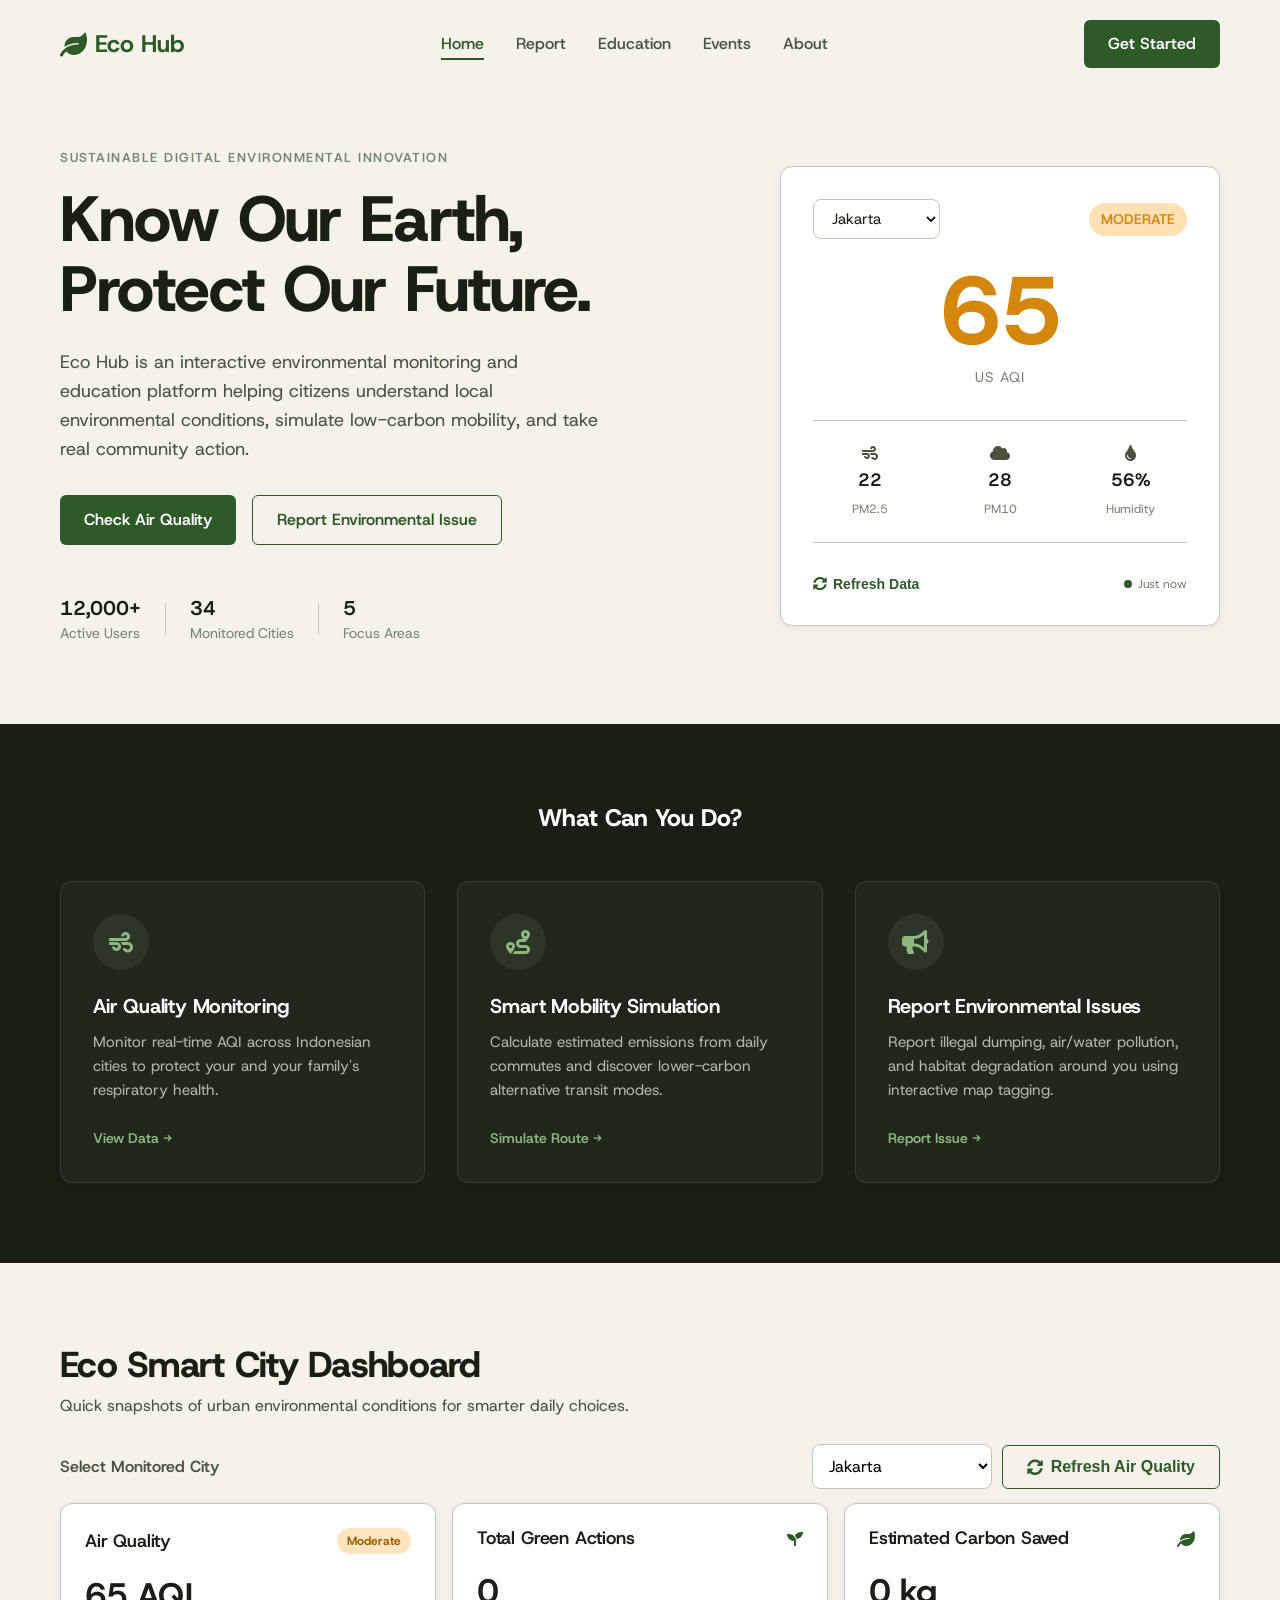
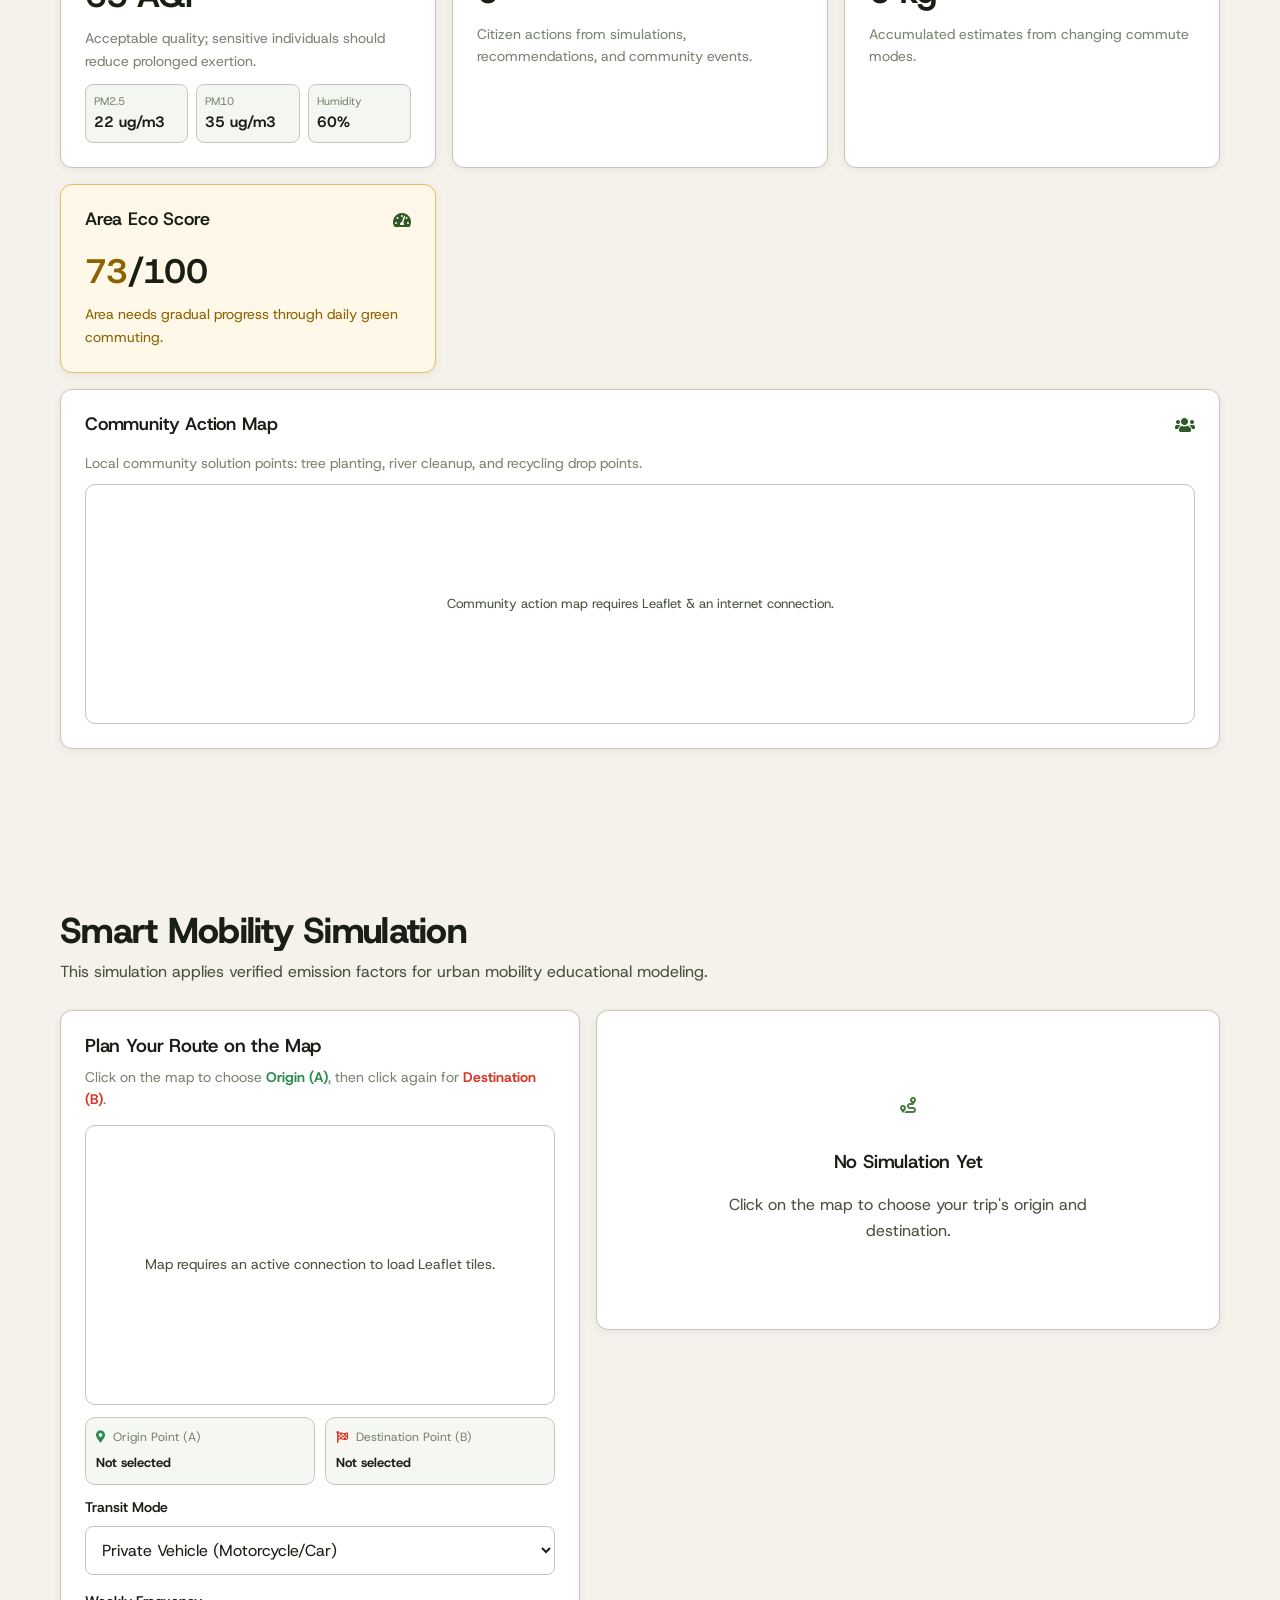
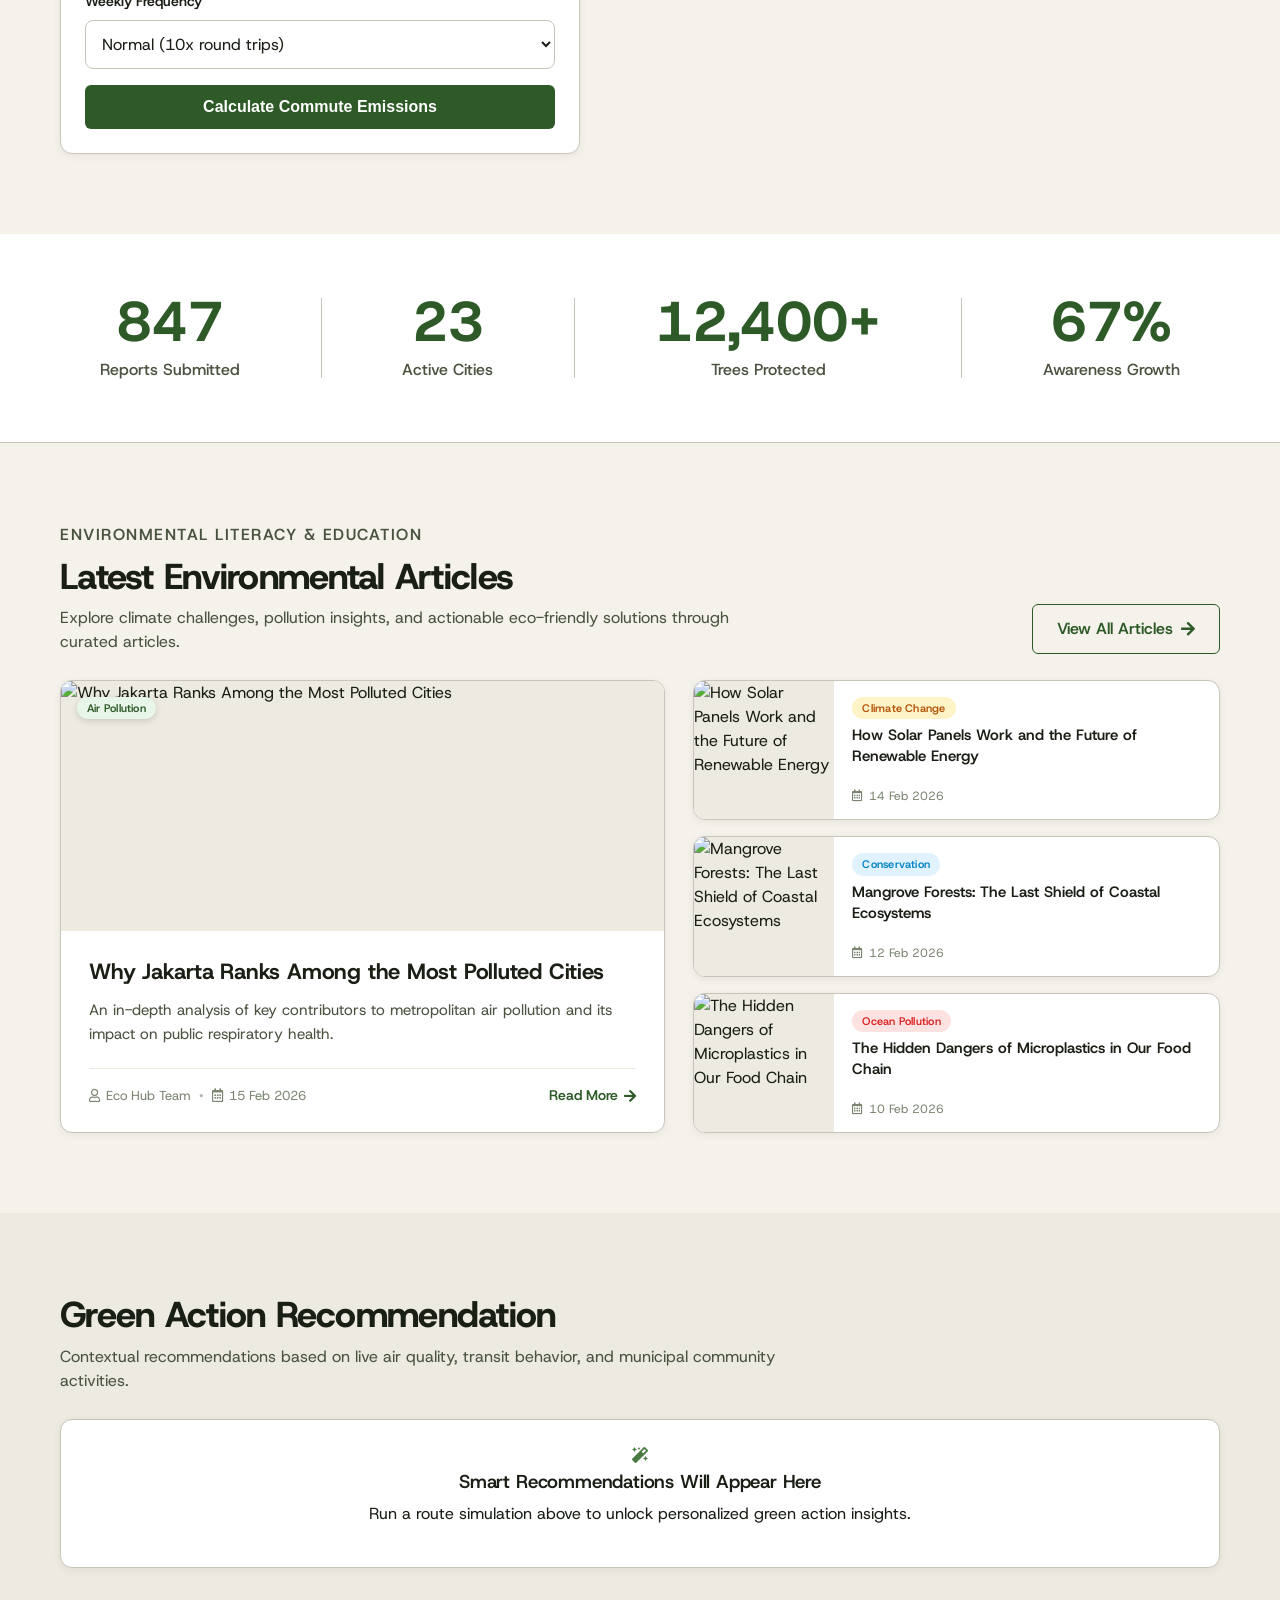
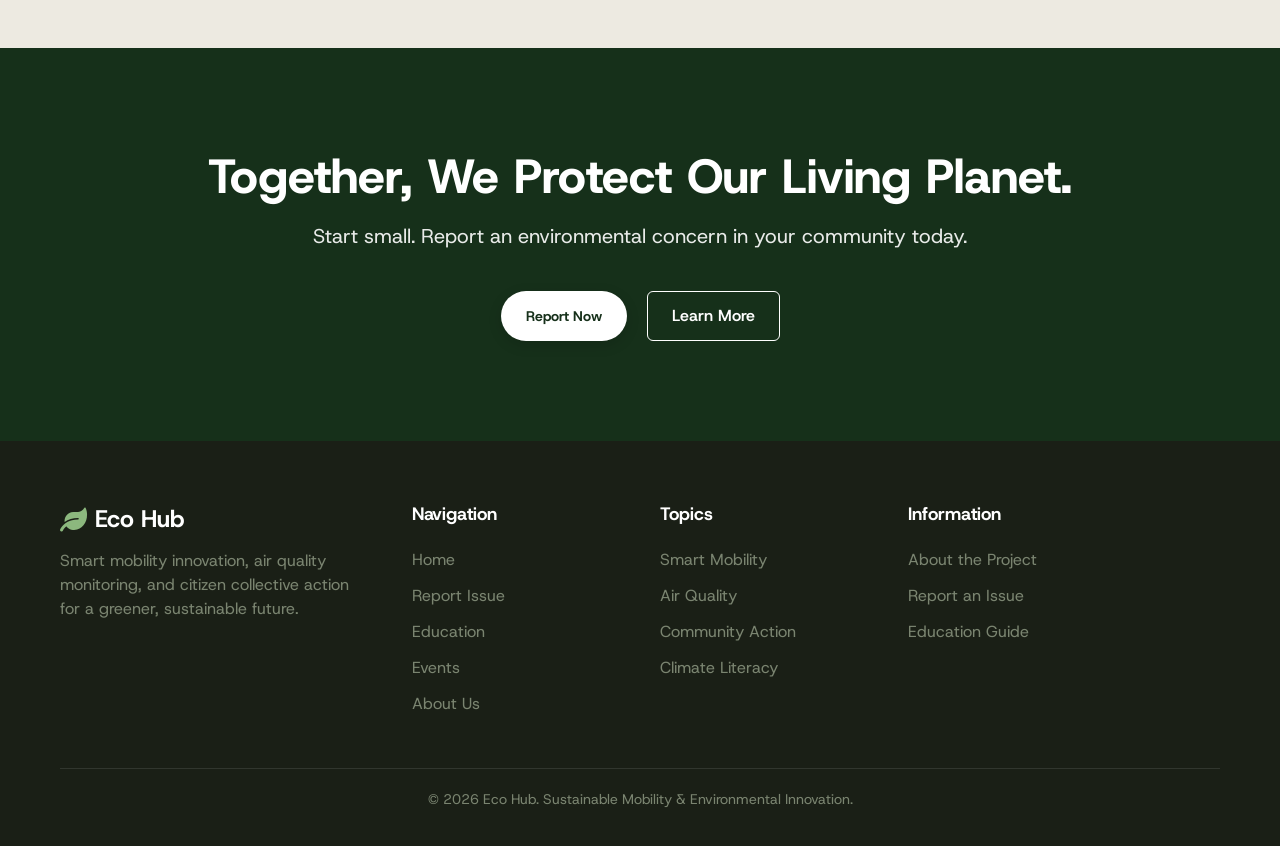
==== commit d84b0838: "chore: bump asset cachebuster to v2 across all HTML files to flush cached scripts" ====
--- a/index.html
+++ b/index.html
@@ -43,10 +43,10 @@
     />
 
     <!-- Stylesheets -->
-    <link rel="stylesheet" href="css/main.css?v=20261104_release" />
-    <link rel="stylesheet" href="css/components.css?v=20261104_release" />
-    <link rel="stylesheet" href="css/pages/home.css?v=20261104_release" />
-    <link rel="stylesheet" href="css/pages/mobility.css?v=20261104_release" />
+    <link rel="stylesheet" href="css/main.css?v=20261104_v2" />
+    <link rel="stylesheet" href="css/components.css?v=20261104_v2" />
+    <link rel="stylesheet" href="css/pages/home.css?v=20261104_v2" />
+    <link rel="stylesheet" href="css/pages/mobility.css?v=20261104_v2" />
   </head>
 
   <body>
@@ -702,8 +702,8 @@
     ></script>
 
     <!-- Scripts -->
-    <script src="js/aqi.js?v=20261104_release"></script>
-    <script src="js/main.js?v=20261104_release"></script>
-    <script src="js/mobility.js?v=20261104_release"></script>
+    <script src="js/aqi.js?v=20261104_v2"></script>
+    <script src="js/main.js?v=20261104_v2"></script>
+    <script src="js/mobility.js?v=20261104_v2"></script>
   </body>
 </html>
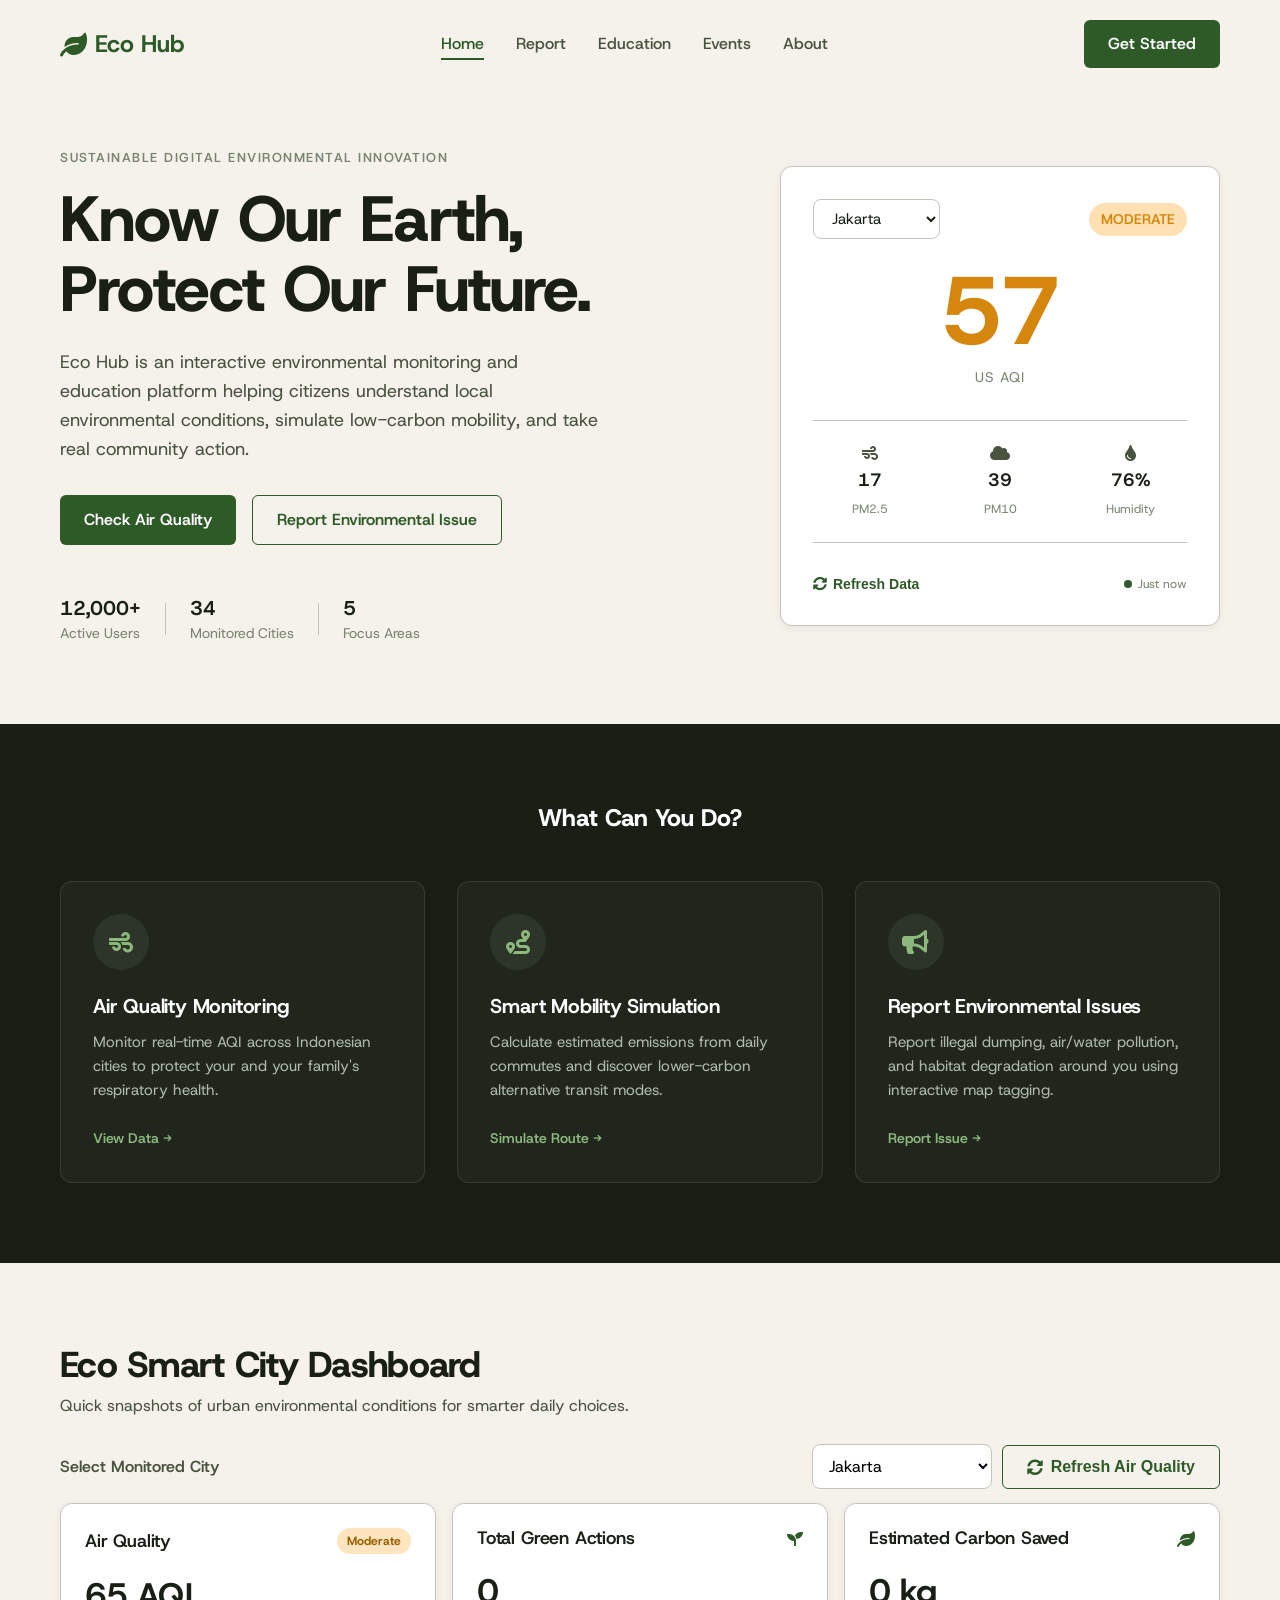
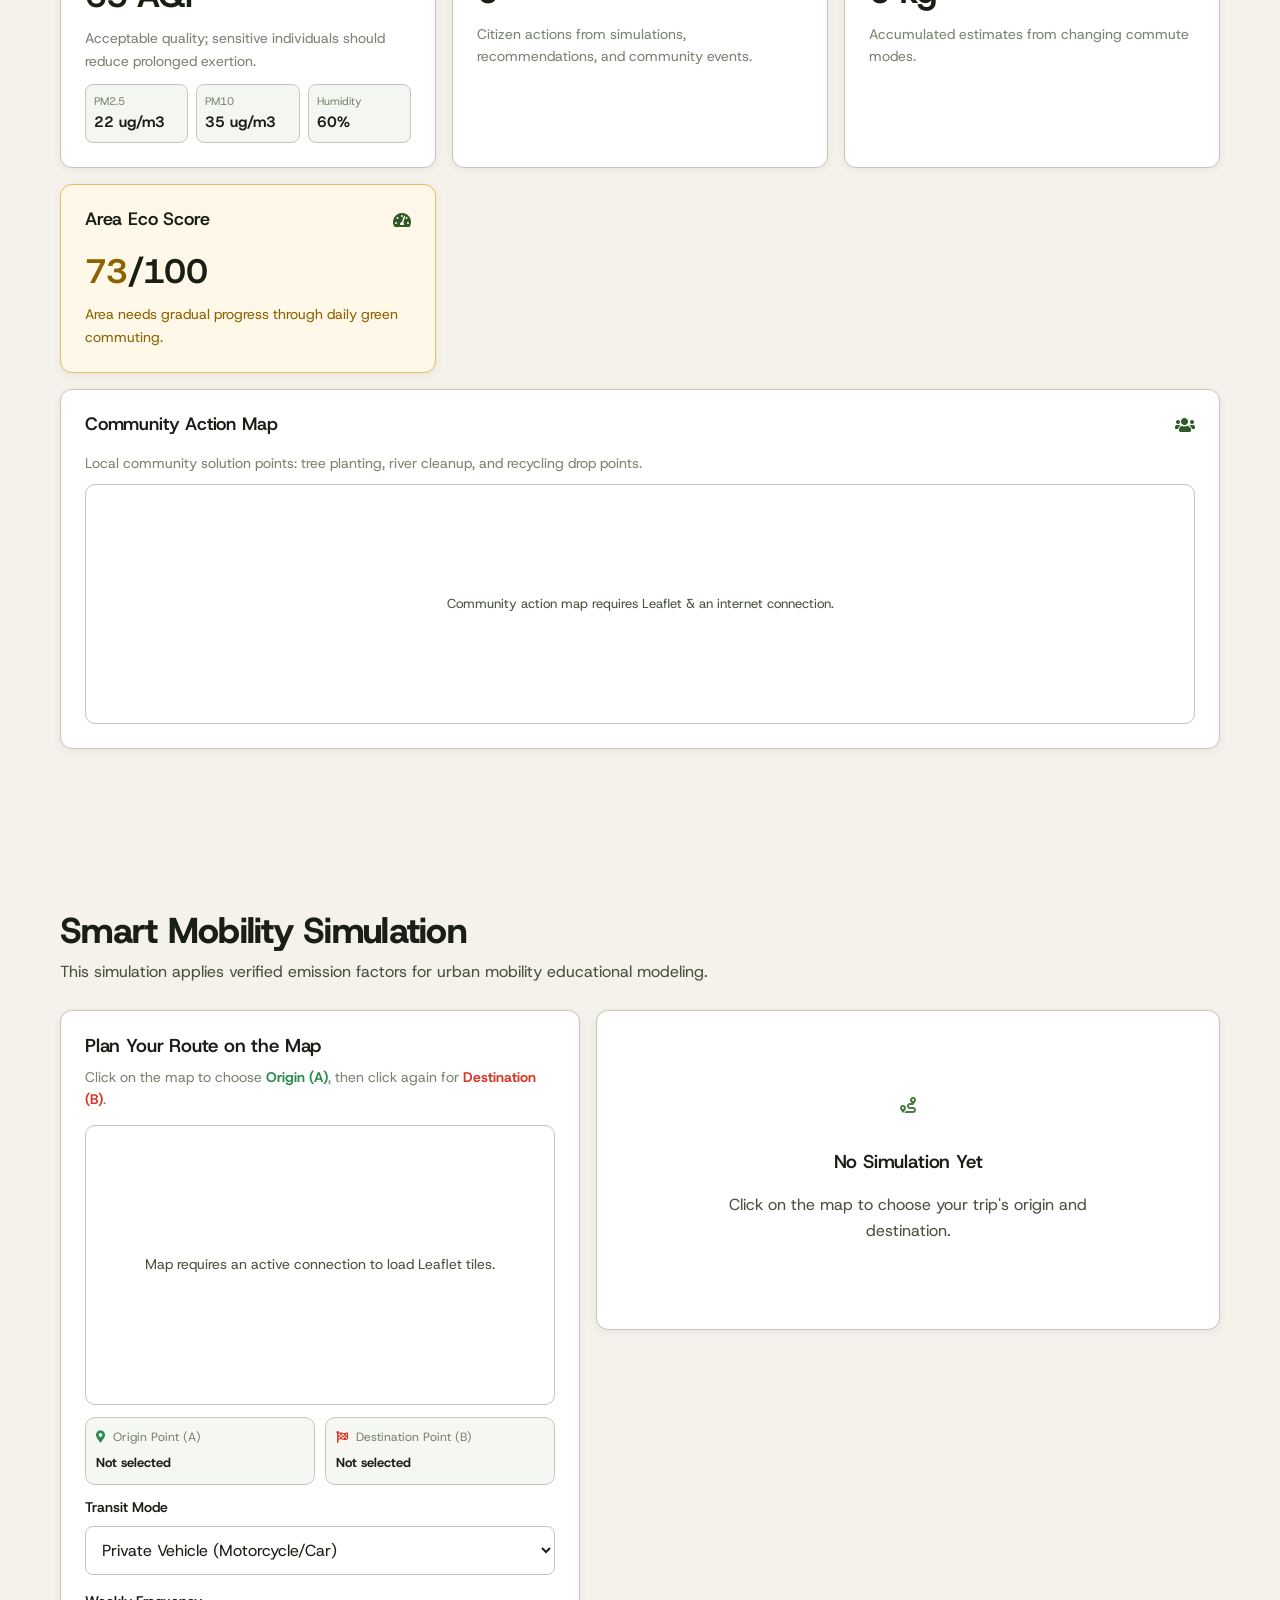
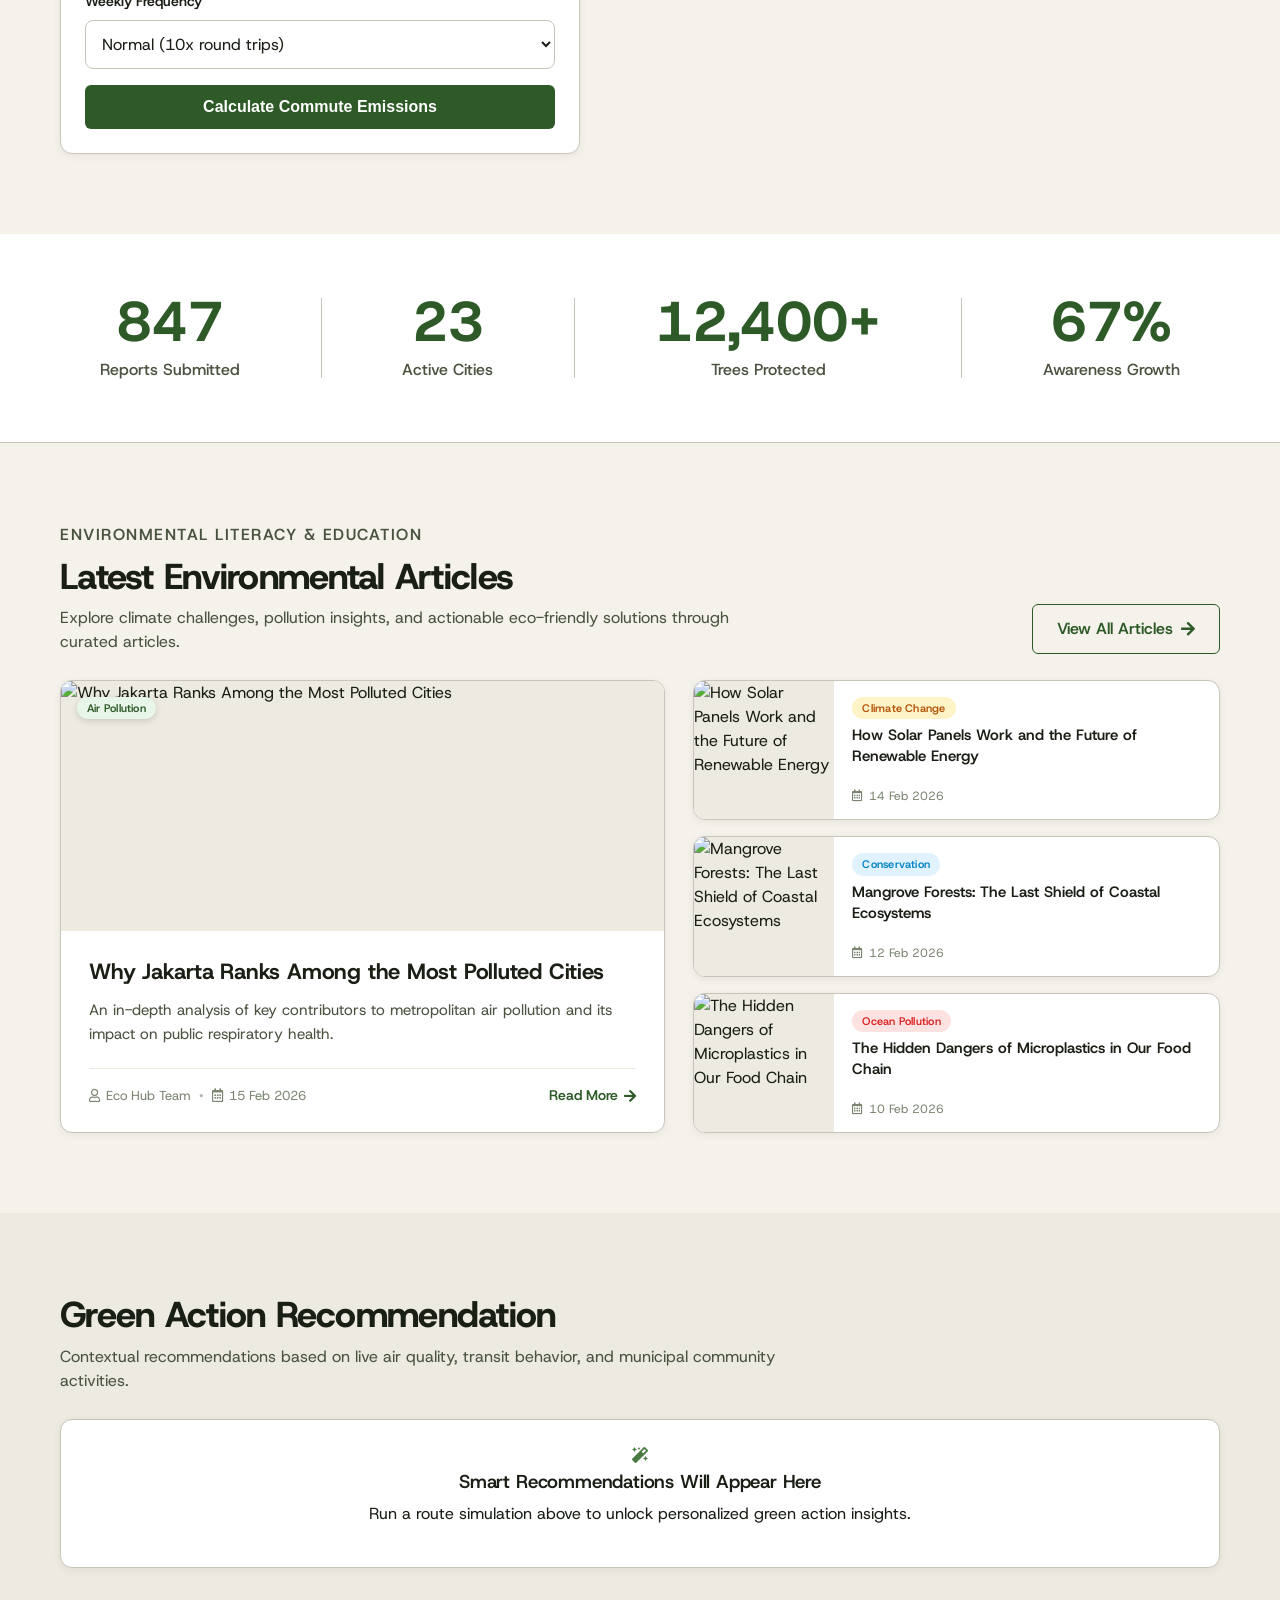
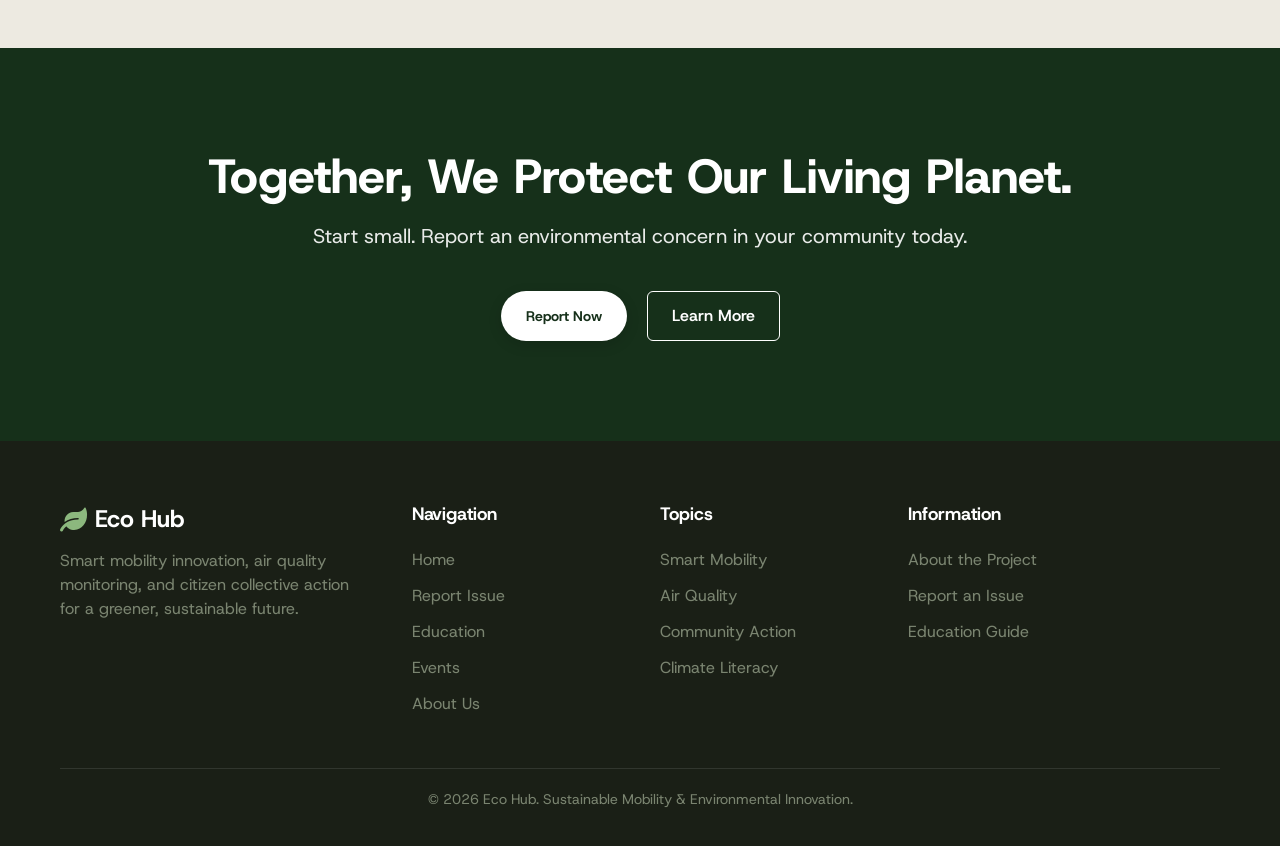
==== commit 0778a46b: "feat(assets): update favicon and app icons to match navbar leaf logo" ====
--- a/index.html
+++ b/index.html
@@ -10,7 +10,8 @@
     />
 
     <!-- Favicon & PWA -->
-    <link rel="icon" type="image/png" href="assets/icon-192.png" />
+    <link rel="icon" type="image/svg+xml" href="assets/favicon.svg" />
+    <link rel="icon" type="image/x-icon" href="assets/favicon.ico" />
     <link rel="apple-touch-icon" href="assets/icon-192.png" />
     <link rel="manifest" href="manifest.json" />
     <meta name="theme-color" content="#16301a" />
--- a/css/main.css
+++ b/css/main.css
@@ -503,7 +503,7 @@
   box-shadow: 0 6px 18px rgba(0, 0, 0, 0.18) !important;
 }
 
-/* Hero Search Container (for Edukasi) */
+/* Hero Search Container (for Education) */
 .page-hero-search,
 .search-container {
   max-width: 580px !important;
--- a/css/components.css
+++ b/css/components.css
@@ -665,7 +665,7 @@
   box-shadow: 0 6px 18px rgba(0, 0, 0, 0.18) !important;
 }
 
-/* Hero Search Container (for Edukasi) */
+/* Hero Search Container (for Education) */
 .page-hero-search,
 .search-container {
   max-width: 580px !important;
